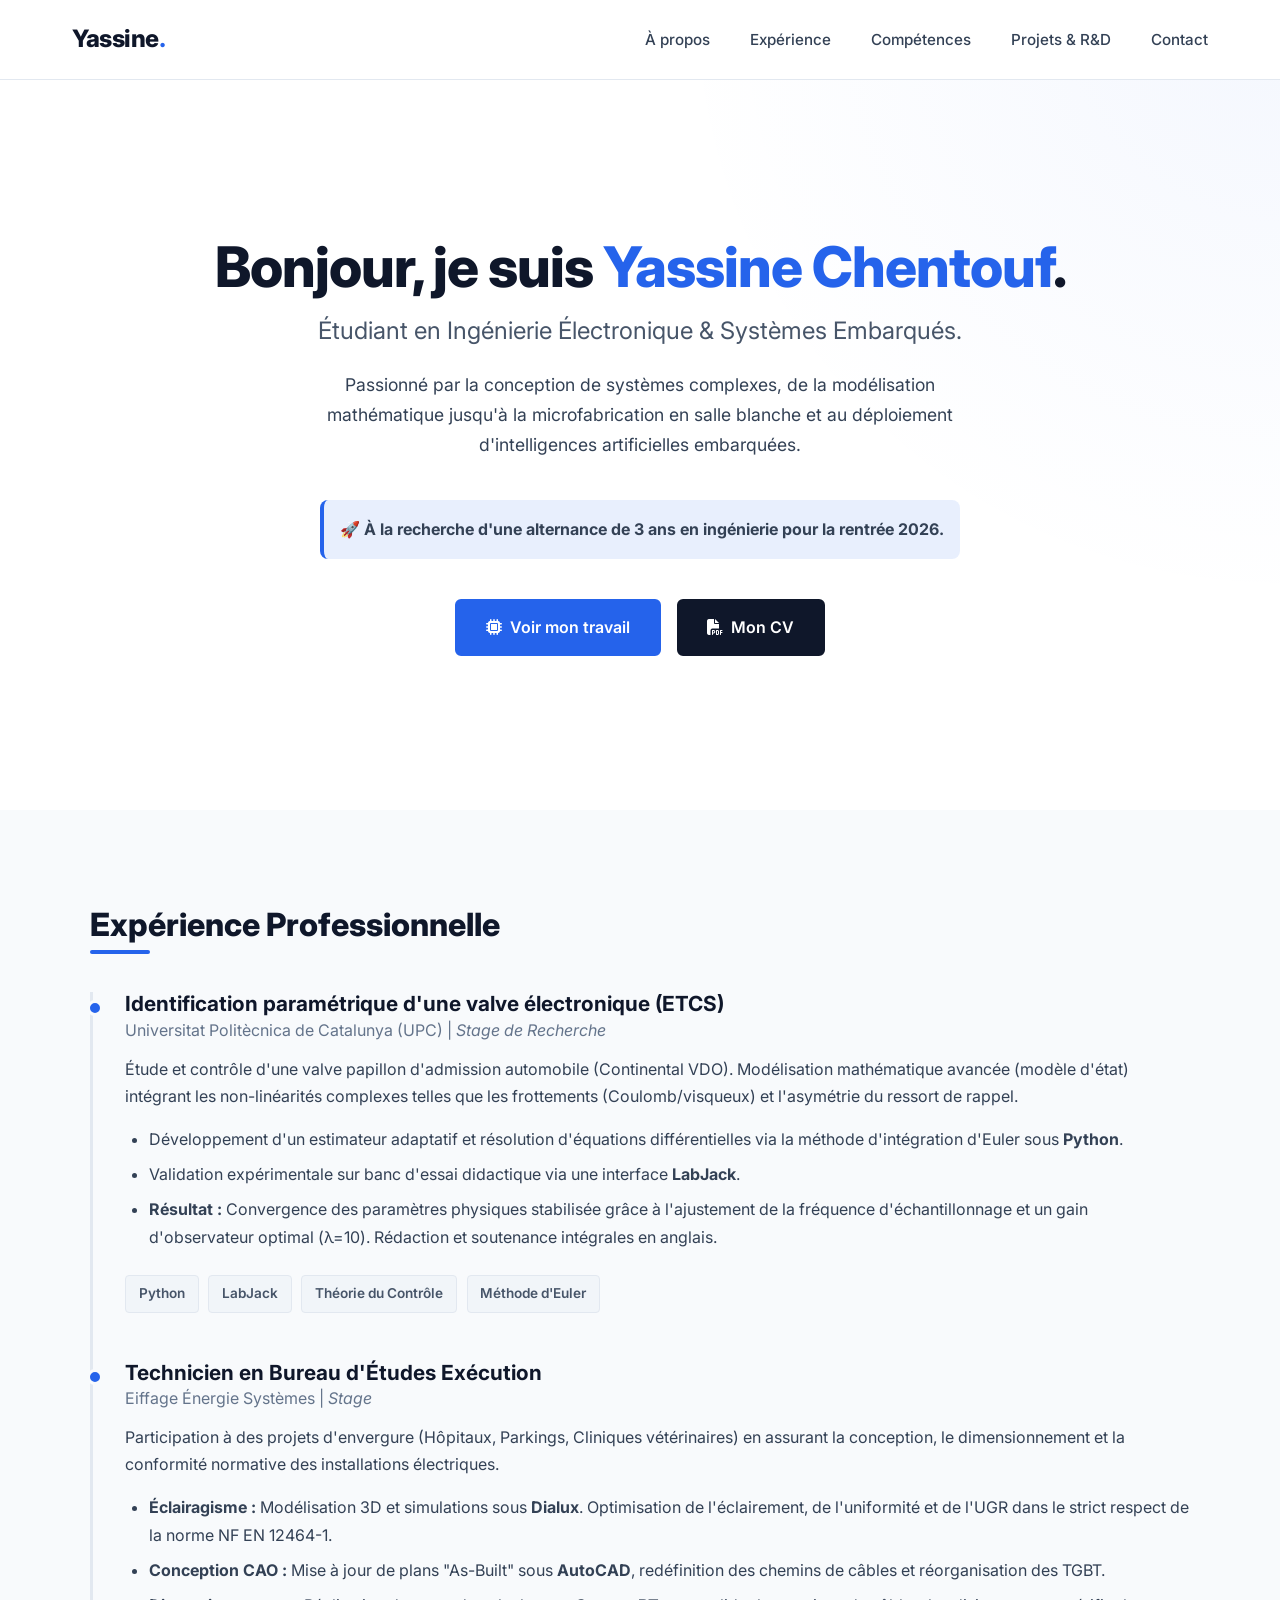
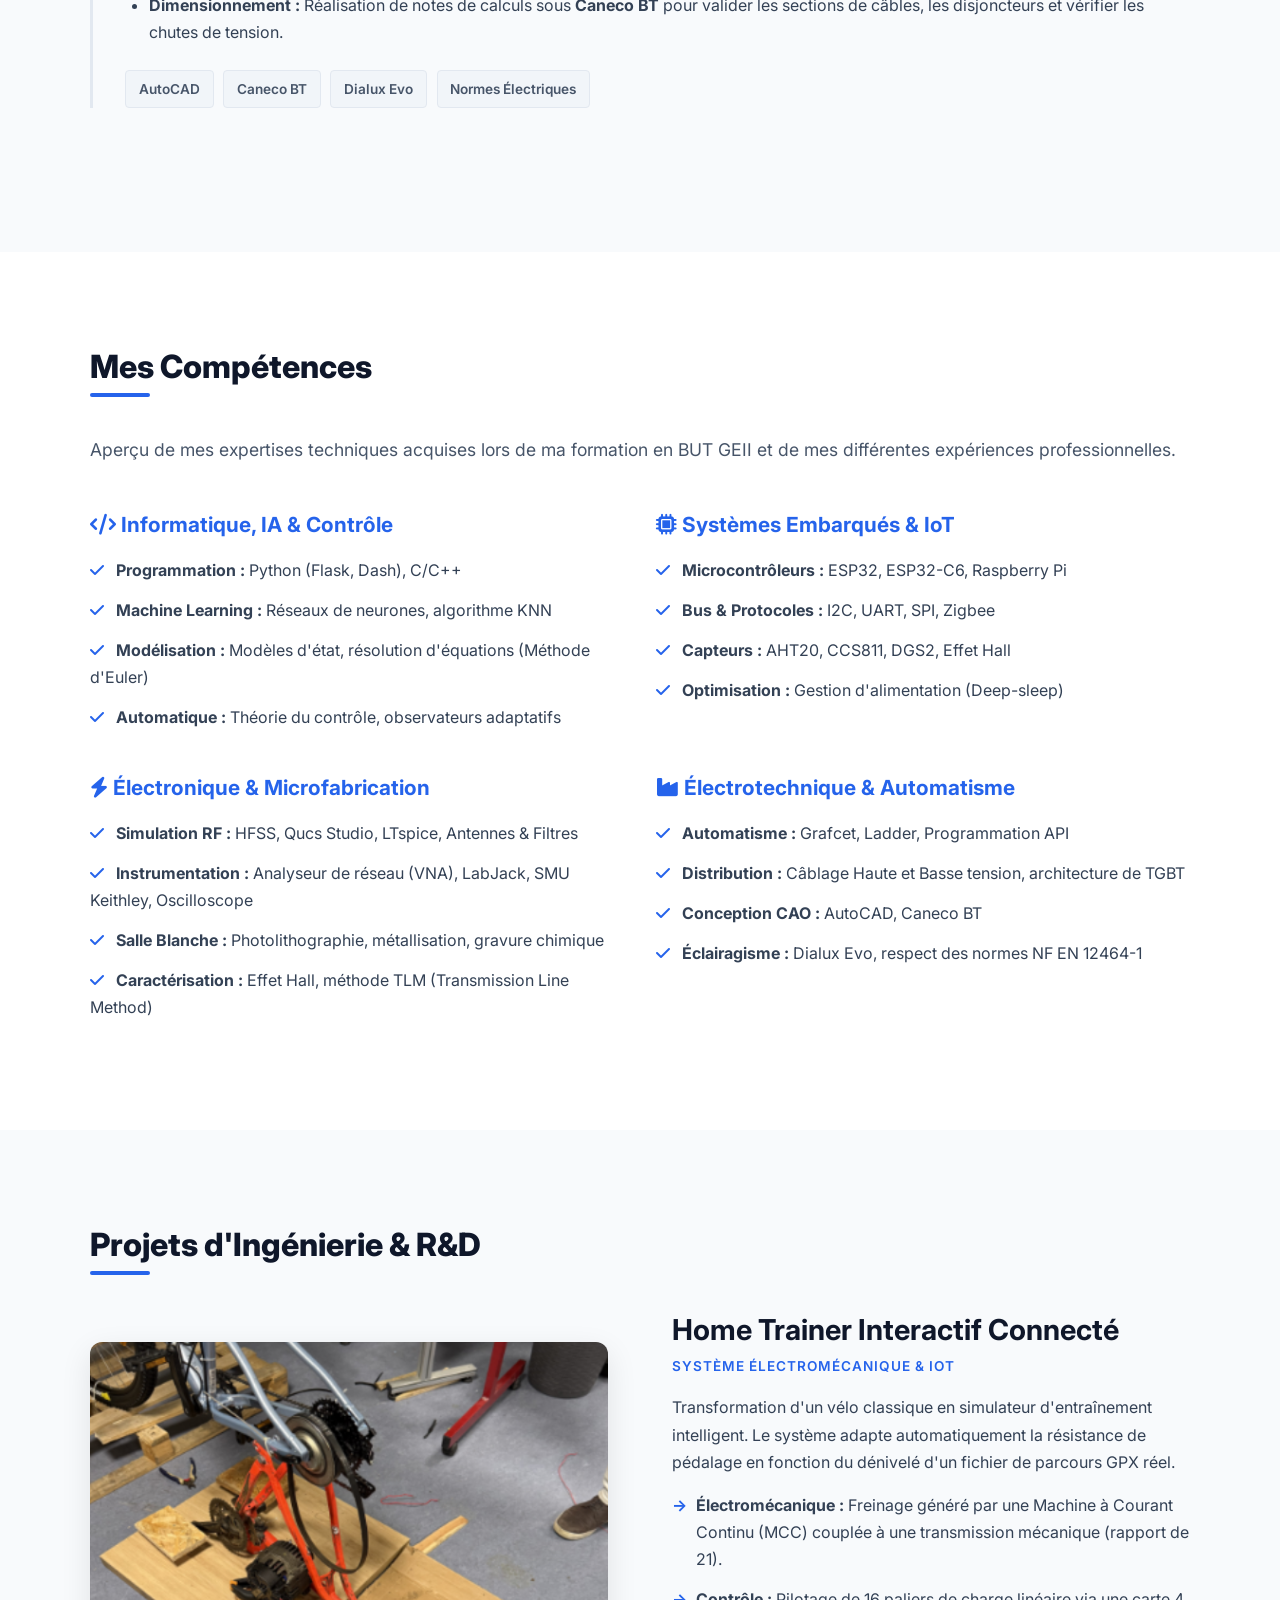
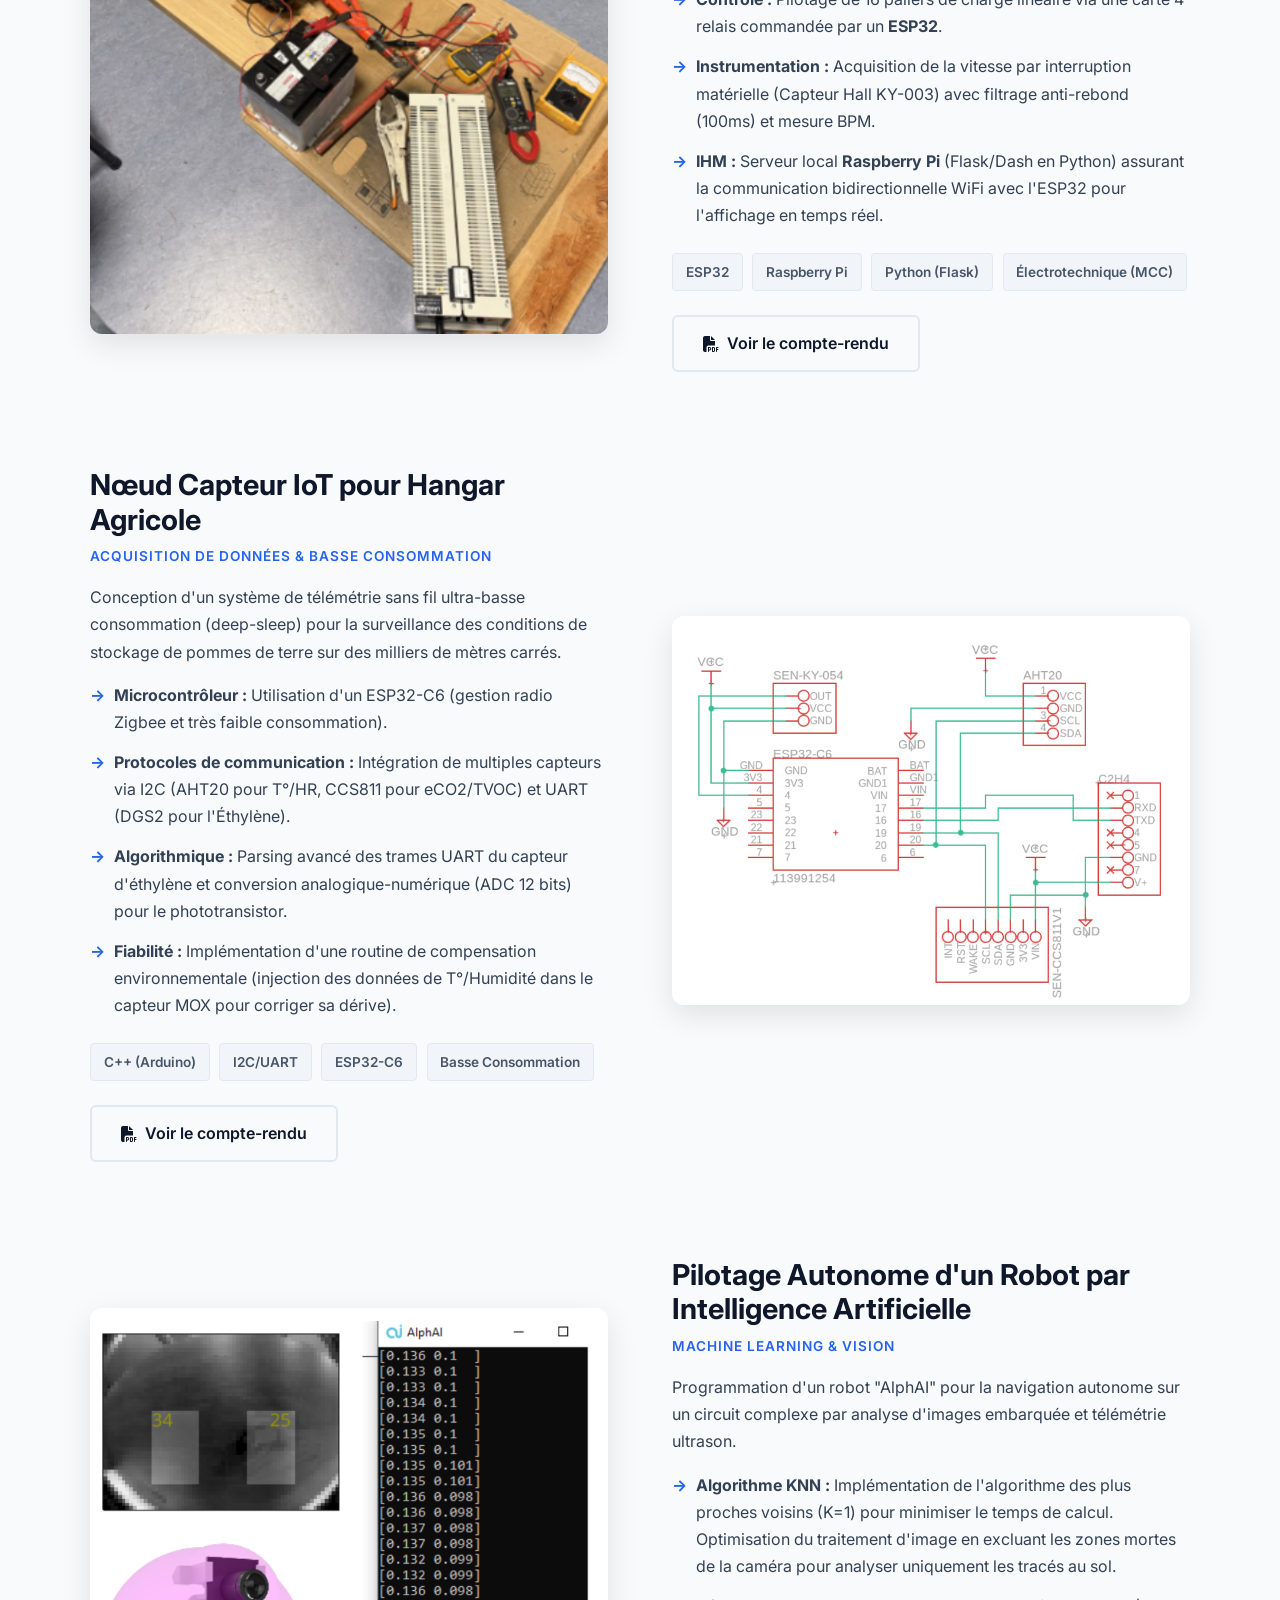
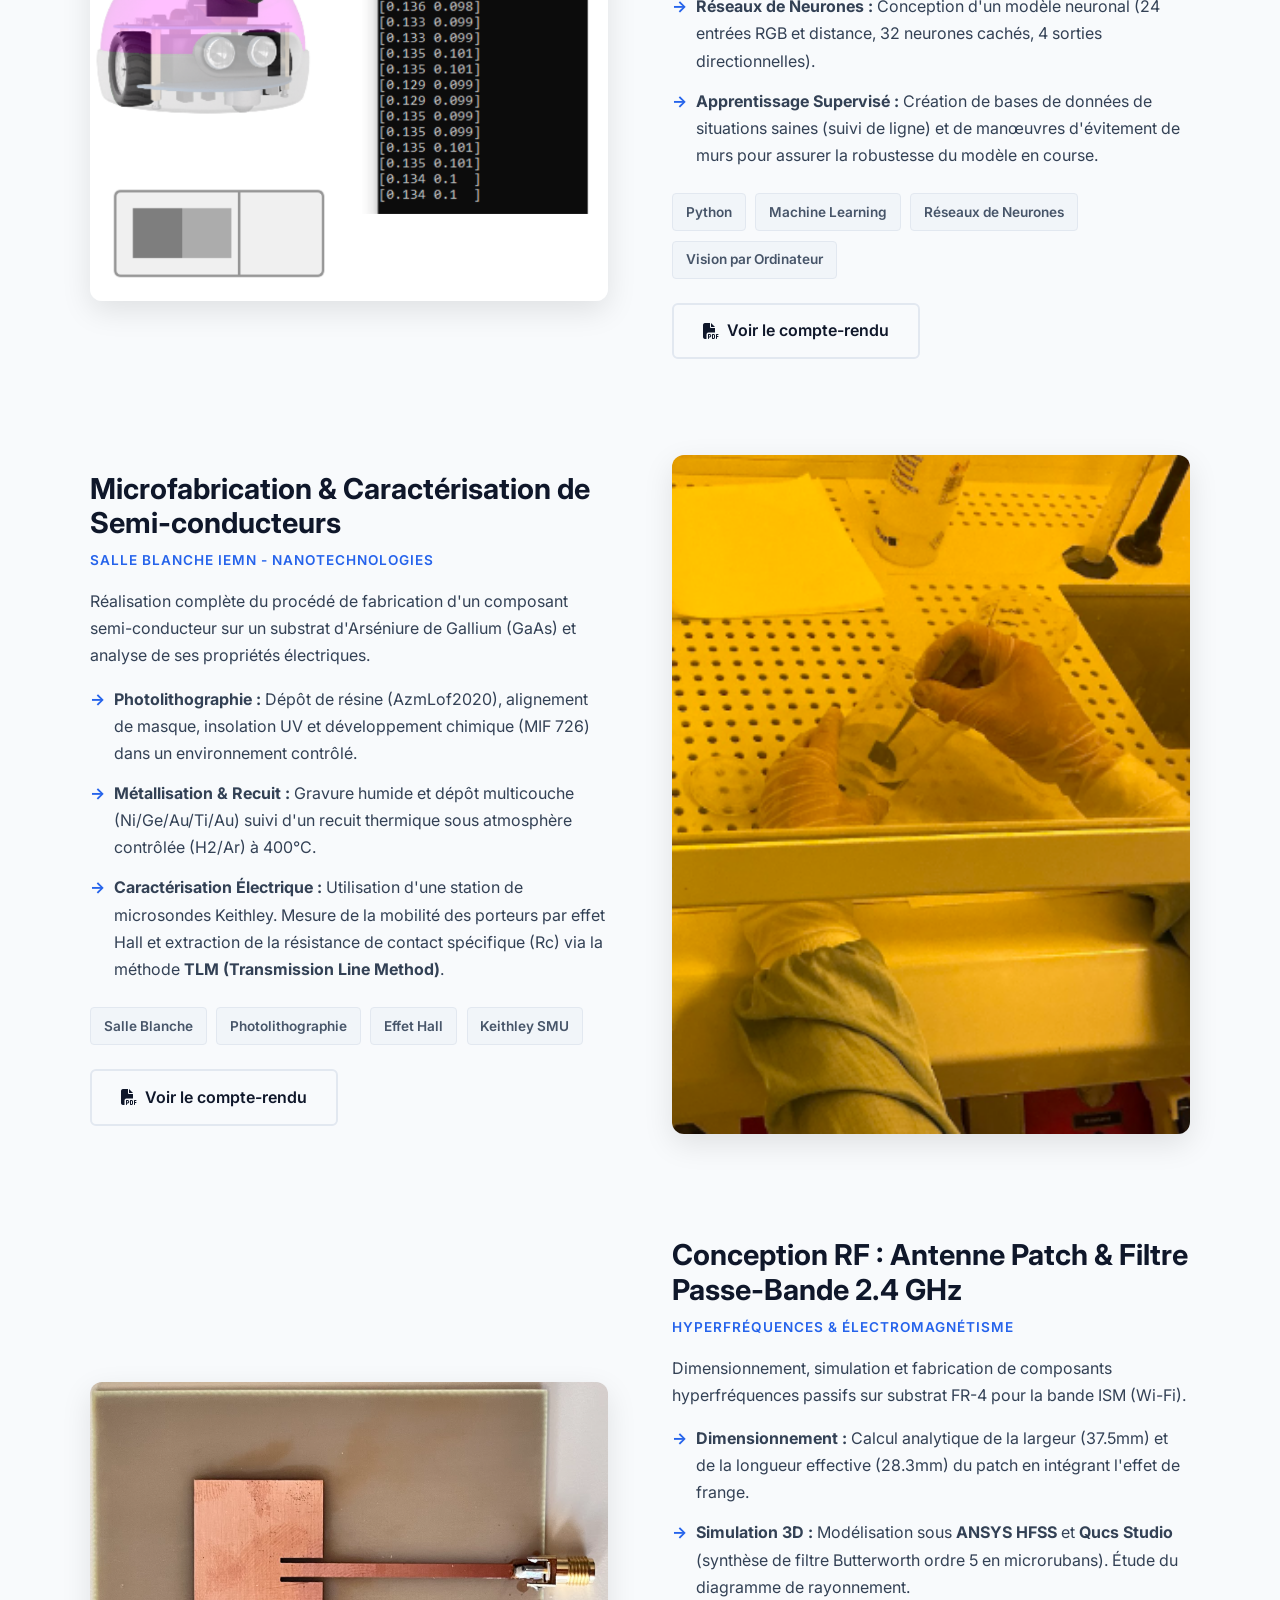
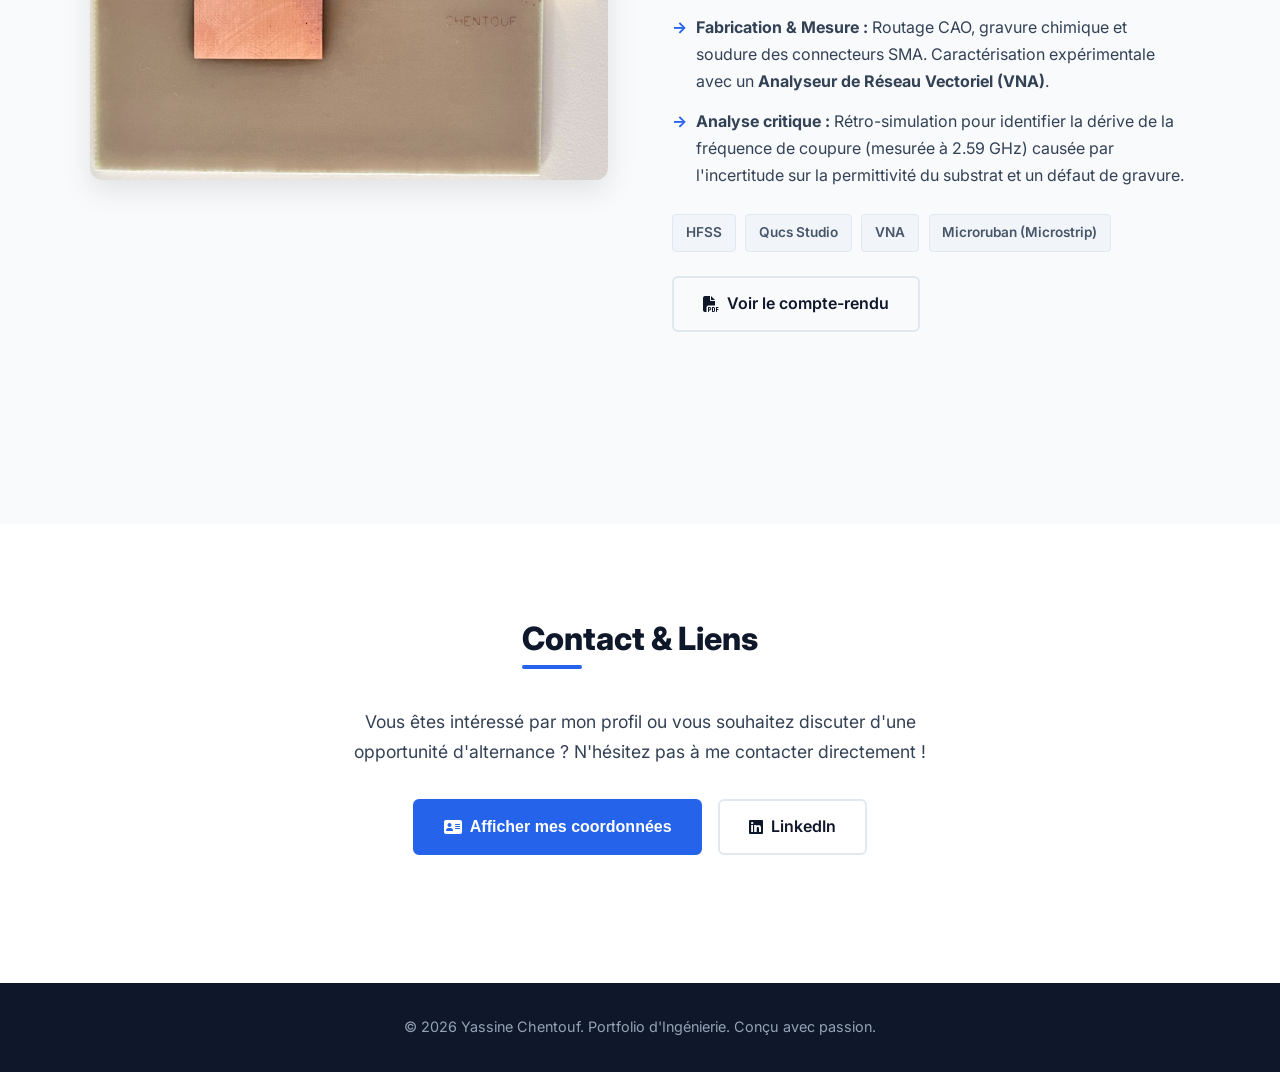
==== index.html @ f40adfb7 "Update index.html" ====
<!DOCTYPE html>
<html lang="fr">
<head>
    <meta charset="UTF-8">
    <meta name="viewport" content="width=device-width, initial-scale=1.0">
    <title>Yassine Chentouf | Portfolio Ingénierie</title>
    <!-- Police d'écriture moderne -->
    <link href="https://fonts.googleapis.com/css2?family=Inter:wght@300;400;600;800&display=swap" rel="stylesheet">
    <!-- Icônes -->
    <link rel="stylesheet" href="https://cdnjs.cloudflare.com/ajax/libs/font-awesome/6.4.0/css/all.min.css">
    <link rel="stylesheet" href="style.css">
</head>
<body>

    <!-- Navigation -->
    <nav class="navbar">
        <div class="nav-container">
            <a href="#home" class="logo">Yassine<span>.</span></a>
            <ul class="nav-links">
                <li><a href="#about">À propos</a></li>
                <li><a href="#experience">Expérience</a></li>
                <li><a href="#skills">Compétences</a></li>
                <li><a href="#projects">Projets & R&D</a></li>
                <li><a href="#contact">Contact</a></li>
            </ul>
        </div>
    </nav>

    <!-- Hero Section -->
    <section id="home" class="hero">
        <div class="hero-content">
            <h1>Bonjour, je suis <span class="highlight">Yassine Chentouf</span>.</h1>
            <h2>Étudiant en Ingénierie Électronique & Systèmes Embarqués.</h2>
            <p>
                Passionné par la conception de systèmes complexes, de la modélisation mathématique jusqu'à la microfabrication en salle blanche et au déploiement d'intelligences artificielles embarquées.
            </p>
            <div style="background: rgba(37, 99, 235, 0.1); padding: 1rem; border-radius: 8px; border-left: 4px solid var(--accent-color); margin-bottom: 2.5rem; display: inline-block; text-align: left;">
                <strong>🚀 À la recherche d'une alternance de 3 ans en ingénierie pour la rentrée 2026.</strong>
            </div>
            <div class="hero-actions">
                <a href="#projects" class="btn btn-primary"><i class="fa-solid fa-microchip"></i> Voir mon travail</a>
                <a href="CV_Yassine_Chentouf.pdf" target="_blank" class="btn btn-secondary"><i class="fa-solid fa-file-pdf"></i> Mon CV</a>
            </div>
        </div>
    </section>

    <!-- Expériences Section -->
    <section id="experience" class="section bg-light">
        <div class="section-container">
            <h3 class="section-title">Expérience Professionnelle</h3>
            
            <div class="timeline">
                <!-- Expérience 1 -->
                <div class="timeline-item">
                    <div class="timeline-dot"></div>
                    <div class="timeline-content">
                        <h4>Identification paramétrique d'une valve électronique (ETCS)</h4>
                        <h5>Universitat Politècnica de Catalunya (UPC) | <em>Stage de Recherche</em></h5>
                        <p>Étude et contrôle d'une valve papillon d'admission automobile (Continental VDO). Modélisation mathématique avancée (modèle d'état) intégrant les non-linéarités complexes telles que les frottements (Coulomb/visqueux) et l'asymétrie du ressort de rappel.</p>
                        <ul>
                            <li>Développement d'un estimateur adaptatif et résolution d'équations différentielles via la méthode d'intégration d'Euler sous <strong>Python</strong>.</li>
                            <li>Validation expérimentale sur banc d'essai didactique via une interface <strong>LabJack</strong>.</li>
                            <li><strong>Résultat :</strong> Convergence des paramètres physiques stabilisée grâce à l'ajustement de la fréquence d'échantillonnage et un gain d'observateur optimal (λ=10). Rédaction et soutenance intégrales en anglais.</li>
                        </ul>
                        <div class="tech-stack">
                            <span>Python</span><span>LabJack</span><span>Théorie du Contrôle</span><span>Méthode d'Euler</span>
                        </div>
                    </div>
                </div>

                <!-- Expérience 2 -->
                <div class="timeline-item">
                    <div class="timeline-dot"></div>
                    <div class="timeline-content">
                        <h4>Technicien en Bureau d'Études Exécution</h4>
                        <h5>Eiffage Énergie Systèmes | <em>Stage</em></h5>
                        <p>Participation à des projets d'envergure (Hôpitaux, Parkings, Cliniques vétérinaires) en assurant la conception, le dimensionnement et la conformité normative des installations électriques.</p>
                        <ul>
                            <li><strong>Éclairagisme :</strong> Modélisation 3D et simulations sous <strong>Dialux</strong>. Optimisation de l'éclairement, de l'uniformité et de l'UGR dans le strict respect de la norme NF EN 12464-1.</li>
                            <li><strong>Conception CAO :</strong> Mise à jour de plans "As-Built" sous <strong>AutoCAD</strong>, redéfinition des chemins de câbles et réorganisation des TGBT.</li>
                            <li><strong>Dimensionnement :</strong> Réalisation de notes de calculs sous <strong>Caneco BT</strong> pour valider les sections de câbles, les disjoncteurs et vérifier les chutes de tension.</li>
                        </ul>
                        <div class="tech-stack">
                            <span>AutoCAD</span><span>Caneco BT</span><span>Dialux Evo</span><span>Normes Électriques</span>
                        </div>
                    </div>
                </div>
            </div>
        </div>
    </section>

    <!-- Compétences Section -->
    <section id="skills" class="section">
        <div class="section-container">
            <h3 class="section-title">Mes Compétences</h3>
            <p style="margin-bottom: 3rem; font-size: 1.1rem; color: #475569;">
                Aperçu de mes expertises techniques acquises lors de ma formation en BUT GEII et de mes différentes expériences professionnelles.
            </p>
            
            <!-- Affichage en grille symétrique -->
            <div style="display: grid; grid-template-columns: repeat(auto-fit, minmax(350px, 1fr)); gap: 2rem;">
                
                <!-- Carte 1 : Informatique & IA -->
                <div class="card" style="margin-bottom: 0;">
                    <h4 style="margin-bottom: 1.2rem; color: var(--accent-color); font-size: 1.3rem;"><i class="fa-solid fa-code"></i> Informatique, IA & Contrôle</h4>
                    <ul style="list-style-type: none; padding: 0;">
                        <li style="margin-bottom: 0.8rem;"><i class="fa-solid fa-check" style="color: var(--accent-color); margin-right: 8px;"></i> <strong>Programmation :</strong> Python (Flask, Dash), C/C++</li>
                        <li style="margin-bottom: 0.8rem;"><i class="fa-solid fa-check" style="color: var(--accent-color); margin-right: 8px;"></i> <strong>Machine Learning :</strong> Réseaux de neurones, algorithme KNN</li>
                        <li style="margin-bottom: 0.8rem;"><i class="fa-solid fa-check" style="color: var(--accent-color); margin-right: 8px;"></i> <strong>Modélisation :</strong> Modèles d'état, résolution d'équations (Méthode d'Euler)</li>
                        <li style="margin-bottom: 0.8rem;"><i class="fa-solid fa-check" style="color: var(--accent-color); margin-right: 8px;"></i> <strong>Automatique :</strong> Théorie du contrôle, observateurs adaptatifs</li>
                    </ul>
                </div>

                <!-- Carte 2 : Systèmes Embarqués -->
                <div class="card" style="margin-bottom: 0;">
                    <h4 style="margin-bottom: 1.2rem; color: var(--accent-color); font-size: 1.3rem;"><i class="fa-solid fa-microchip"></i> Systèmes Embarqués & IoT</h4>
                    <ul style="list-style-type: none; padding: 0;">
                        <li style="margin-bottom: 0.8rem;"><i class="fa-solid fa-check" style="color: var(--accent-color); margin-right: 8px;"></i> <strong>Microcontrôleurs :</strong> ESP32, ESP32-C6, Raspberry Pi</li>
                        <li style="margin-bottom: 0.8rem;"><i class="fa-solid fa-check" style="color: var(--accent-color); margin-right: 8px;"></i> <strong>Bus & Protocoles :</strong> I2C, UART, SPI, Zigbee</li>
                        <li style="margin-bottom: 0.8rem;"><i class="fa-solid fa-check" style="color: var(--accent-color); margin-right: 8px;"></i> <strong>Capteurs :</strong> AHT20, CCS811, DGS2, Effet Hall</li>
                        <li style="margin-bottom: 0.8rem;"><i class="fa-solid fa-check" style="color: var(--accent-color); margin-right: 8px;"></i> <strong>Optimisation :</strong> Gestion d'alimentation (Deep-sleep)</li>
                    </ul>
                </div>

                <!-- Carte 3 : Électronique RF -->
                <div class="card" style="margin-bottom: 0;">
                    <h4 style="margin-bottom: 1.2rem; color: var(--accent-color); font-size: 1.3rem;"><i class="fa-solid fa-bolt"></i> Électronique & Microfabrication</h4>
                    <ul style="list-style-type: none; padding: 0;">
                        <li style="margin-bottom: 0.8rem;"><i class="fa-solid fa-check" style="color: var(--accent-color); margin-right: 8px;"></i> <strong>Simulation RF :</strong> HFSS, Qucs Studio, LTspice, Antennes & Filtres</li>
                        <li style="margin-bottom: 0.8rem;"><i class="fa-solid fa-check" style="color: var(--accent-color); margin-right: 8px;"></i> <strong>Instrumentation :</strong> Analyseur de réseau (VNA), LabJack, SMU Keithley, Oscilloscope</li>
                        <li style="margin-bottom: 0.8rem;"><i class="fa-solid fa-check" style="color: var(--accent-color); margin-right: 8px;"></i> <strong>Salle Blanche :</strong> Photolithographie, métallisation, gravure chimique</li>
                        <li style="margin-bottom: 0.8rem;"><i class="fa-solid fa-check" style="color: var(--accent-color); margin-right: 8px;"></i> <strong>Caractérisation :</strong> Effet Hall, méthode TLM (Transmission Line Method)</li>
                    </ul>
                </div>

                <!-- Carte 4 : Électrotechnique -->
                <div class="card" style="margin-bottom: 0;">
                    <h4 style="margin-bottom: 1.2rem; color: var(--accent-color); font-size: 1.3rem;"><i class="fa-solid fa-industry"></i> Électrotechnique & Automatisme</h4>
                    <ul style="list-style-type: none; padding: 0;">
                        <li style="margin-bottom: 0.8rem;"><i class="fa-solid fa-check" style="color: var(--accent-color); margin-right: 8px;"></i> <strong>Automatisme :</strong> Grafcet, Ladder, Programmation API</li>
                        <li style="margin-bottom: 0.8rem;"><i class="fa-solid fa-check" style="color: var(--accent-color); margin-right: 8px;"></i> <strong>Distribution :</strong> Câblage Haute et Basse tension, architecture de TGBT</li>
                        <li style="margin-bottom: 0.8rem;"><i class="fa-solid fa-check" style="color: var(--accent-color); margin-right: 8px;"></i> <strong>Conception CAO :</strong> AutoCAD, Caneco BT</li>
                        <li style="margin-bottom: 0.8rem;"><i class="fa-solid fa-check" style="color: var(--accent-color); margin-right: 8px;"></i> <strong>Éclairagisme :</strong> Dialux Evo, respect des normes NF EN 12464-1</li>
                    </ul>
                </div>
                
            </div>
        </div>
    </section>

    <!-- Projets Section -->
    <section id="projects" class="section bg-light">
        <div class="section-container">
            <h3 class="section-title">Projets d'Ingénierie & R&D</h3>

            <!-- Projet 1 : Home Trainer -->
            <div class="project-showcase">
                <div class="project-image">
                    <img src="projet-hometrainer.png" alt="Home Trainer Interactif" style="width: 100%; border-radius: 12px; box-shadow: 0 10px 30px rgba(0,0,0,0.1);">
                </div>
                <div class="project-info">
                    <h4>Home Trainer Interactif Connecté</h4>
                    <p class="project-subtitle">Système Électromécanique & IoT</p>
                    <p>Transformation d'un vélo classique en simulateur d'entraînement intelligent. Le système adapte automatiquement la résistance de pédalage en fonction du dénivelé d'un fichier de parcours GPX réel.</p>
                    <ul class="project-details">
                        <li><strong>Électromécanique :</strong> Freinage généré par une Machine à Courant Continu (MCC) couplée à une transmission mécanique (rapport de 21).</li>
                        <li><strong>Contrôle :</strong> Pilotage de 16 paliers de charge linéaire via une carte 4 relais commandée par un <strong>ESP32</strong>.</li>
                        <li><strong>Instrumentation :</strong> Acquisition de la vitesse par interruption matérielle (Capteur Hall KY-003) avec filtrage anti-rebond (100ms) et mesure BPM.</li>
                        <li><strong>IHM :</strong> Serveur local <strong>Raspberry Pi</strong> (Flask/Dash en Python) assurant la communication bidirectionnelle WiFi avec l'ESP32 pour l'affichage en temps réel.</li>
                    </ul>
                    <div class="tech-stack">
                        <span>ESP32</span><span>Raspberry Pi</span><span>Python (Flask)</span><span>Électrotechnique (MCC)</span>
                    </div>
                    <div style="margin-top: 1.5rem;">
                        <a href="rapport-hometrainer.pdf" target="_blank" class="btn btn-outline"><i class="fa-solid fa-file-pdf"></i> Voir le compte-rendu</a>
                    </div>
                </div>
            </div>

            <!-- Projet 2 : Capteur Hangar -->
            <div class="project-showcase reverse">
                <div class="project-image">
                    <img src="projet-capteur-iot.png" alt="PCB du Capteur IoT" style="width: 100%; border-radius: 12px; box-shadow: 0 10px 30px rgba(0,0,0,0.1);">
                </div>
                <div class="project-info">
                    <h4>Nœud Capteur IoT pour Hangar Agricole</h4>
                    <p class="project-subtitle">Acquisition de données & Basse Consommation</p>
                    <p>Conception d'un système de télémétrie sans fil ultra-basse consommation (deep-sleep) pour la surveillance des conditions de stockage de pommes de terre sur des milliers de mètres carrés.</p>
                    <ul class="project-details">
                        <li><strong>Microcontrôleur :</strong> Utilisation d'un ESP32-C6 (gestion radio Zigbee et très faible consommation).</li>
                        <li><strong>Protocoles de communication :</strong> Intégration de multiples capteurs via I2C (AHT20 pour T°/HR, CCS811 pour eCO2/TVOC) et UART (DGS2 pour l'Éthylène).</li>
                        <li><strong>Algorithmique :</strong> Parsing avancé des trames UART du capteur d'éthylène et conversion analogique-numérique (ADC 12 bits) pour le phototransistor.</li>
                        <li><strong>Fiabilité :</strong> Implémentation d'une routine de compensation environnementale (injection des données de T°/Humidité dans le capteur MOX pour corriger sa dérive).</li>
                    </ul>
                    <div class="tech-stack">
                        <span>C++ (Arduino)</span><span>I2C/UART</span><span>ESP32-C6</span><span>Basse Consommation</span>
                    </div>
                    <div style="margin-top: 1.5rem;">
                        <a href="rapport-capteur-iot.pdf" target="_blank" class="btn btn-outline"><i class="fa-solid fa-file-pdf"></i> Voir le compte-rendu</a>
                    </div>
                </div>
            </div>

            <!-- Projet 3 : Robot IA AlphAI -->
            <div class="project-showcase">
                <div class="project-image">
                    <img src="projet-robot-ia.png" alt="Robot IA AlphAI" style="width: 100%; border-radius: 12px; box-shadow: 0 10px 30px rgba(0,0,0,0.1);">
                </div>
                <div class="project-info">
                    <h4>Pilotage Autonome d'un Robot par Intelligence Artificielle</h4>
                    <p class="project-subtitle">Machine Learning & Vision</p>
                    <p>Programmation d'un robot "AlphAI" pour la navigation autonome sur un circuit complexe par analyse d'images embarquée et télémétrie ultrason.</p>
                    <ul class="project-details">
                        <li><strong>Algorithme KNN :</strong> Implémentation de l'algorithme des plus proches voisins (K=1) pour minimiser le temps de calcul. Optimisation du traitement d'image en excluant les zones mortes de la caméra pour analyser uniquement les tracés au sol.</li>
                        <li><strong>Réseaux de Neurones :</strong> Conception d'un modèle neuronal (24 entrées RGB et distance, 32 neurones cachés, 4 sorties directionnelles).</li>
                        <li><strong>Apprentissage Supervisé :</strong> Création de bases de données de situations saines (suivi de ligne) et de manœuvres d'évitement de murs pour assurer la robustesse du modèle en course.</li>
                    </ul>
                    <div class="tech-stack">
                        <span>Python</span><span>Machine Learning</span><span>Réseaux de Neurones</span><span>Vision par Ordinateur</span>
                    </div>
                    <div style="margin-top: 1.5rem;">
                        <a href="rapport-robot-ia.pdf" target="_blank" class="btn btn-outline"><i class="fa-solid fa-file-pdf"></i> Voir le compte-rendu</a>
                    </div>
                </div>
            </div>

            <!-- Projet 4 : Salle Blanche (Télémètre) -->
            <div class="project-showcase reverse">
                <div class="project-image">
                    <img src="projet-microfabrication.png" alt="Microfabrication en salle blanche" style="width: 100%; border-radius: 12px; box-shadow: 0 10px 30px rgba(0,0,0,0.1);">
                </div>
                <div class="project-info">
                    <h4>Microfabrication & Caractérisation de Semi-conducteurs</h4>
                    <p class="project-subtitle">Salle Blanche IEMN - Nanotechnologies</p>
                    <p>Réalisation complète du procédé de fabrication d'un composant semi-conducteur sur un substrat d'Arséniure de Gallium (GaAs) et analyse de ses propriétés électriques.</p>
                    <ul class="project-details">
                        <li><strong>Photolithographie :</strong> Dépôt de résine (AzmLof2020), alignement de masque, insolation UV et développement chimique (MIF 726) dans un environnement contrôlé.</li>
                        <li><strong>Métallisation & Recuit :</strong> Gravure humide et dépôt multicouche (Ni/Ge/Au/Ti/Au) suivi d'un recuit thermique sous atmosphère contrôlée (H2/Ar) à 400°C.</li>
                        <li><strong>Caractérisation Électrique :</strong> Utilisation d'une station de microsondes Keithley. Mesure de la mobilité des porteurs par effet Hall et extraction de la résistance de contact spécifique (Rc) via la méthode <strong>TLM (Transmission Line Method)</strong>.</li>
                    </ul>
                    <div class="tech-stack">
                        <span>Salle Blanche</span><span>Photolithographie</span><span>Effet Hall</span><span>Keithley SMU</span>
                    </div>
                    <div style="margin-top: 1.5rem;">
                        <a href="rapport-microfabrication.pdf" target="_blank" class="btn btn-outline"><i class="fa-solid fa-file-pdf"></i> Voir le compte-rendu</a>
                    </div>
                </div>
            </div>

            <!-- Projet 5 : Antenne RF & Filtre -->
            <div class="project-showcase">
                <div class="project-image">
                    <img src="projet-antenne-rf.png" alt="Conception Antenne HFSS" style="width: 100%; border-radius: 12px; box-shadow: 0 10px 30px rgba(0,0,0,0.1);">
                </div>
                <div class="project-info">
                    <h4>Conception RF : Antenne Patch & Filtre Passe-Bande 2.4 GHz</h4>
                    <p class="project-subtitle">Hyperfréquences & Électromagnétisme</p>
                    <p>Dimensionnement, simulation et fabrication de composants hyperfréquences passifs sur substrat FR-4 pour la bande ISM (Wi-Fi).</p>
                    <ul class="project-details">
                        <li><strong>Dimensionnement :</strong> Calcul analytique de la largeur (37.5mm) et de la longueur effective (28.3mm) du patch en intégrant l'effet de frange.</li>
                        <li><strong>Simulation 3D :</strong> Modélisation sous <strong>ANSYS HFSS</strong> et <strong>Qucs Studio</strong> (synthèse de filtre Butterworth ordre 5 en microrubans). Étude du diagramme de rayonnement.</li>
                        <li><strong>Fabrication & Mesure :</strong> Routage CAO, gravure chimique et soudure des connecteurs SMA. Caractérisation expérimentale avec un <strong>Analyseur de Réseau Vectoriel (VNA)</strong>.</li>
                        <li><strong>Analyse critique :</strong> Rétro-simulation pour identifier la dérive de la fréquence de coupure (mesurée à 2.59 GHz) causée par l'incertitude sur la permittivité du substrat et un défaut de gravure.</li>
                    </ul>
                    <div class="tech-stack">
                        <span>HFSS</span><span>Qucs Studio</span><span>VNA</span><span>Microruban (Microstrip)</span>
                    </div>
                    <div style="margin-top: 1.5rem;">
                        <a href="rapport-antenne-rf.pdf" target="_blank" class="btn btn-outline"><i class="fa-solid fa-file-pdf"></i> Voir le compte-rendu</a>
                    </div>
                </div>
            </div>

        </div>
    </section>

    <!-- Contact Section -->
    <section id="contact" class="section">
        <div class="section-container" style="text-align: center;">
            <h3 class="section-title">Contact & Liens</h3>
            <p style="max-width: 600px; margin: 0 auto 2rem auto; font-size: 1.1rem;">
                Vous êtes intéressé par mon profil ou vous souhaitez discuter d'une opportunité d'alternance ? N'hésitez pas à me contacter directement !
            </p>
            
            <div class="contact-links" style="margin-bottom: 2rem;">
                <!-- Bouton qui révèle les informations de contact -->
                <button onclick="document.getElementById('contact-info').style.display='block'" class="btn btn-primary"><i class="fa-solid fa-address-card"></i> Afficher mes coordonnées</button>
                <a href="https://www.linkedin.com/in/yassine-chen/" target="_blank" class="btn btn-outline"><i class="fa-brands fa-linkedin"></i> LinkedIn</a>
            </div>

            <!-- La zone d'information masquée qui apparaîtra au clic -->
            <div id="contact-info" style="display: none; background: #f8fafc; padding: 1.5rem; border-radius: 8px; box-shadow: 0 4px 6px rgba(0,0,0,0.05); max-width: 400px; margin: 0 auto; border: 1px solid #e2e8f0; text-align: left;">
                <p style="margin-bottom: 0.8rem; font-size: 1.1rem;"><i class="fa-solid fa-envelope" style="color: #2563eb; margin-right: 10px;"></i> <strong>Email :</strong> <a href="mailto:yassine2004chentouf@gmail.com" style="color: #334155; text-decoration: none;">yassine2004chentouf@gmail.com</a></p>
                <p style="font-size: 1.1rem;"><i class="fa-solid fa-phone" style="color: #2563eb; margin-right: 10px;"></i> <strong>Téléphone :</strong> 07 45 64 99 28</p>
            </div>
        </div>
    </section>

    <!-- Footer -->
    <footer>
        <p>&copy; 2026 Yassine Chentouf. Portfolio d'Ingénierie. Conçu avec passion.</p>
    </footer>

    <!-- Script pour le menu sticky et le scroll doux -->
    <script>
        window.addEventListener('scroll', function() {
            const navbar = document.querySelector('.navbar');
            if (window.scrollY > 50) {
                navbar.style.background = 'rgba(255, 255, 255, 0.98)';
                navbar.style.boxShadow = '0 2px 10px rgba(0,0,0,0.1)';
            } else {
                navbar.style.background = '#ffffff';
                navbar.style.boxShadow = 'none';
            }
        });
    </script>
</body>
</html>
---- style.css ----
/* Variables CSS */
:root {
    --primary-color: #0f172a;      /* Bleu nuit très sombre (texte principal) */
    --accent-color: #2563eb;       /* Bleu roi technique */
    --accent-hover: #1d4ed8;
    --bg-color: #ffffff;
    --bg-light: #f8fafc;           /* Gris très très clair pour séparer les sections */
    --text-color: #334155;         /* Gris ardoise pour les paragraphes (lisibilité) */
    --border-color: #e2e8f0;
    --placeholder-bg: #f1f5f9;
    --placeholder-border: #cbd5e1;
    --transition: all 0.3s ease;
}

* {
    margin: 0;
    padding: 0;
    box-sizing: border-box;
    scroll-behavior: smooth; /* Pour le défilement fluide */
}

body {
    font-family: 'Inter', sans-serif;
    color: var(--text-color);
    background-color: var(--bg-color);
    line-height: 1.7;
    overflow-x: hidden;
}

/* Typographie de base */
h1, h2, h3, h4, h5 {
    color: var(--primary-color);
    line-height: 1.2;
}

/* NAVBAR */
.navbar {
    position: fixed;
    top: 0;
    width: 100%;
    background: var(--bg-color);
    z-index: 1000;
    transition: var(--transition);
    border-bottom: 1px solid var(--border-color);
}

.nav-container {
    max-width: 1200px;
    margin: 0 auto;
    padding: 1.2rem 2rem;
    display: flex;
    justify-content: space-between;
    align-items: center;
}

.logo {
    font-size: 1.5rem;
    font-weight: 800;
    color: var(--primary-color);
    text-decoration: none;
    letter-spacing: -0.5px;
}

.logo span {
    color: var(--accent-color);
}

.nav-links {
    list-style: none;
    display: flex;
    gap: 2.5rem;
}

.nav-links a {
    text-decoration: none;
    color: var(--text-color);
    font-weight: 500;
    font-size: 0.95rem;
    transition: var(--transition);
}

.nav-links a:hover {
    color: var(--accent-color);
}

/* HERO SECTION */
.hero {
    min-height: 90vh;
    display: flex;
    align-items: center;
    justify-content: center;
    padding: 0 2rem;
    background: radial-gradient(circle at top right, rgba(37, 99, 235, 0.05), transparent 40%);
}

.hero-content {
    max-width: 900px;
    text-align: center;
    margin-top: 5rem;
}

.hero h1 {
    font-size: 3.5rem;
    font-weight: 800;
    margin-bottom: 1rem;
    letter-spacing: -1px;
}

.highlight {
    color: var(--accent-color);
}

.hero h2 {
    font-size: 1.5rem;
    font-weight: 400;
    color: #475569;
    margin-bottom: 1.5rem;
}

.hero p {
    font-size: 1.1rem;
    max-width: 700px;
    margin: 0 auto 2.5rem auto;
    color: var(--text-color);
}

/* BOUTONS */
.btn {
    display: inline-flex;
    align-items: center;
    gap: 0.5rem;
    padding: 0.8rem 1.8rem;
    border-radius: 6px;
    font-weight: 600;
    font-size: 1rem;
    text-decoration: none;
    transition: var(--transition);
    cursor: pointer;
}

.btn-primary {
    background-color: var(--accent-color);
    color: white;
    border: 2px solid var(--accent-color);
}

.btn-primary:hover {
    background-color: var(--accent-hover);
    border-color: var(--accent-hover);
    transform: translateY(-2px);
}

.btn-secondary {
    background-color: var(--primary-color);
    color: white;
    border: 2px solid var(--primary-color);
}

.btn-secondary:hover {
    background-color: #1e293b;
    border-color: #1e293b;
    transform: translateY(-2px);
}

.btn-outline {
    background-color: transparent;
    color: var(--primary-color);
    border: 2px solid var(--border-color);
}

.btn-outline:hover {
    border-color: var(--primary-color);
    transform: translateY(-2px);
}

.hero-actions {
    display: flex;
    justify-content: center;
    gap: 1rem;
}

/* SECTIONS STRUCTURE */
.section {
    padding: 6rem 2rem;
}

.bg-light {
    background-color: var(--bg-light);
}

.section-container {
    max-width: 1100px;
    margin: 0 auto;
}

.section-title {
    font-size: 2rem;
    font-weight: 800;
    margin-bottom: 3rem;
    position: relative;
    display: inline-block;
}

.section-title::after {
    content: '';
    position: absolute;
    bottom: -10px;
    left: 0;
    width: 60px;
    height: 4px;
    background-color: var(--accent-color);
    border-radius: 2px;
}

/* TIMELINE (EXPÉRIENCES) */
.timeline {
    position: relative;
    padding-left: 2rem;
    border-left: 3px solid var(--border-color);
}

.timeline-item {
    position: relative;
    margin-bottom: 3rem;
}

.timeline-dot {
    position: absolute;
    left: -2.4rem;
    top: 0.5rem;
    width: 16px;
    height: 16px;
    background-color: var(--accent-color);
    border-radius: 50%;
    border: 3px solid var(--bg-light);
}

.timeline-content h4 {
    font-size: 1.3rem;
    margin-bottom: 0.2rem;
}

.timeline-content h5 {
    font-size: 1rem;
    font-weight: 400;
    color: #64748b;
    margin-bottom: 1rem;
}

.timeline-content ul {
    margin-top: 1rem;
    margin-left: 1.5rem;
    color: var(--text-color);
}

.timeline-content li {
    margin-bottom: 0.5rem;
}

/* PROJECT SHOWCASE (Le coeur du design de Nathan Hoong) */
.project-showcase {
    display: flex;
    align-items: center;
    gap: 4rem;
    margin-bottom: 6rem;
}

/* Classe pour inverser le layout 1 fois sur 2 */
.project-showcase.reverse {
    flex-direction: row-reverse;
}

.project-image {
    flex: 1;
    width: 100%;
}

/* LA ZONE GRISÉE MAGIQUE POUR TES PHOTOS */
.placeholder-box {
    width: 100%;
    aspect-ratio: 16/10;
    background: linear-gradient(135deg, var(--placeholder-bg) 0%, #e2e8f0 100%);
    border: 2px dashed var(--placeholder-border);
    border-radius: 12px;
    display: flex;
    flex-direction: column;
    align-items: center;
    justify-content: center;
    color: #64748b;
    font-family: monospace;
    font-size: 1.1rem;
    text-align: center;
    padding: 2rem;
    transition: var(--transition);
}

.placeholder-box i {
    font-size: 3rem;
    margin-bottom: 1rem;
    color: var(--placeholder-border);
}

.placeholder-box:hover {
    border-color: var(--accent-color);
    color: var(--accent-color);
}

.project-info {
    flex: 1;
}

.project-info h4 {
    font-size: 1.8rem;
    margin-bottom: 0.5rem;
}

.project-subtitle {
    font-weight: 600;
    color: var(--accent-color);
    margin-bottom: 1rem;
    text-transform: uppercase;
    letter-spacing: 1px;
    font-size: 0.85rem;
}

.project-details {
    list-style: none;
    margin-top: 1rem;
    margin-bottom: 1.5rem;
}

.project-details li {
    position: relative;
    padding-left: 1.5rem;
    margin-bottom: 0.8rem;
}

.project-details li::before {
    content: '→';
    position: absolute;
    left: 0;
    color: var(--accent-color);
    font-weight: bold;
}

/* TECH STACK TAGS */
.tech-stack {
    display: flex;
    flex-wrap: wrap;
    gap: 0.6rem;
    margin-top: 1.5rem;
}

.tech-stack span {
    background-color: #f1f5f9;
    color: #475569;
    padding: 0.4rem 0.8rem;
    border-radius: 4px;
    font-size: 0.85rem;
    font-weight: 600;
    border: 1px solid var(--border-color);
}

/* CONTACT LINKS */
.contact-links {
    display: flex;
    justify-content: center;
    gap: 1rem;
    flex-wrap: wrap;
}

/* FOOTER */
footer {
    background-color: var(--primary-color);
    color: #94a3b8;
    text-align: center;
    padding: 2rem;
    font-size: 0.9rem;
}

/* RESPONSIVE DESIGN (Mobile & Tablet) */
@media (max-width: 900px) {
    .project-showcase, .project-showcase.reverse {
        flex-direction: column;
        gap: 2rem;
    }
    
    .hero h1 {
        font-size: 2.5rem;
    }
    
    .hero-actions {
        flex-direction: column;
    }
}

@media (max-width: 768px) {
    .nav-links {
        display: none; /* Cache le menu sur smartphone pour l'instant */
    }
    
    .section {
        padding: 4rem 1.5rem;
    }
}
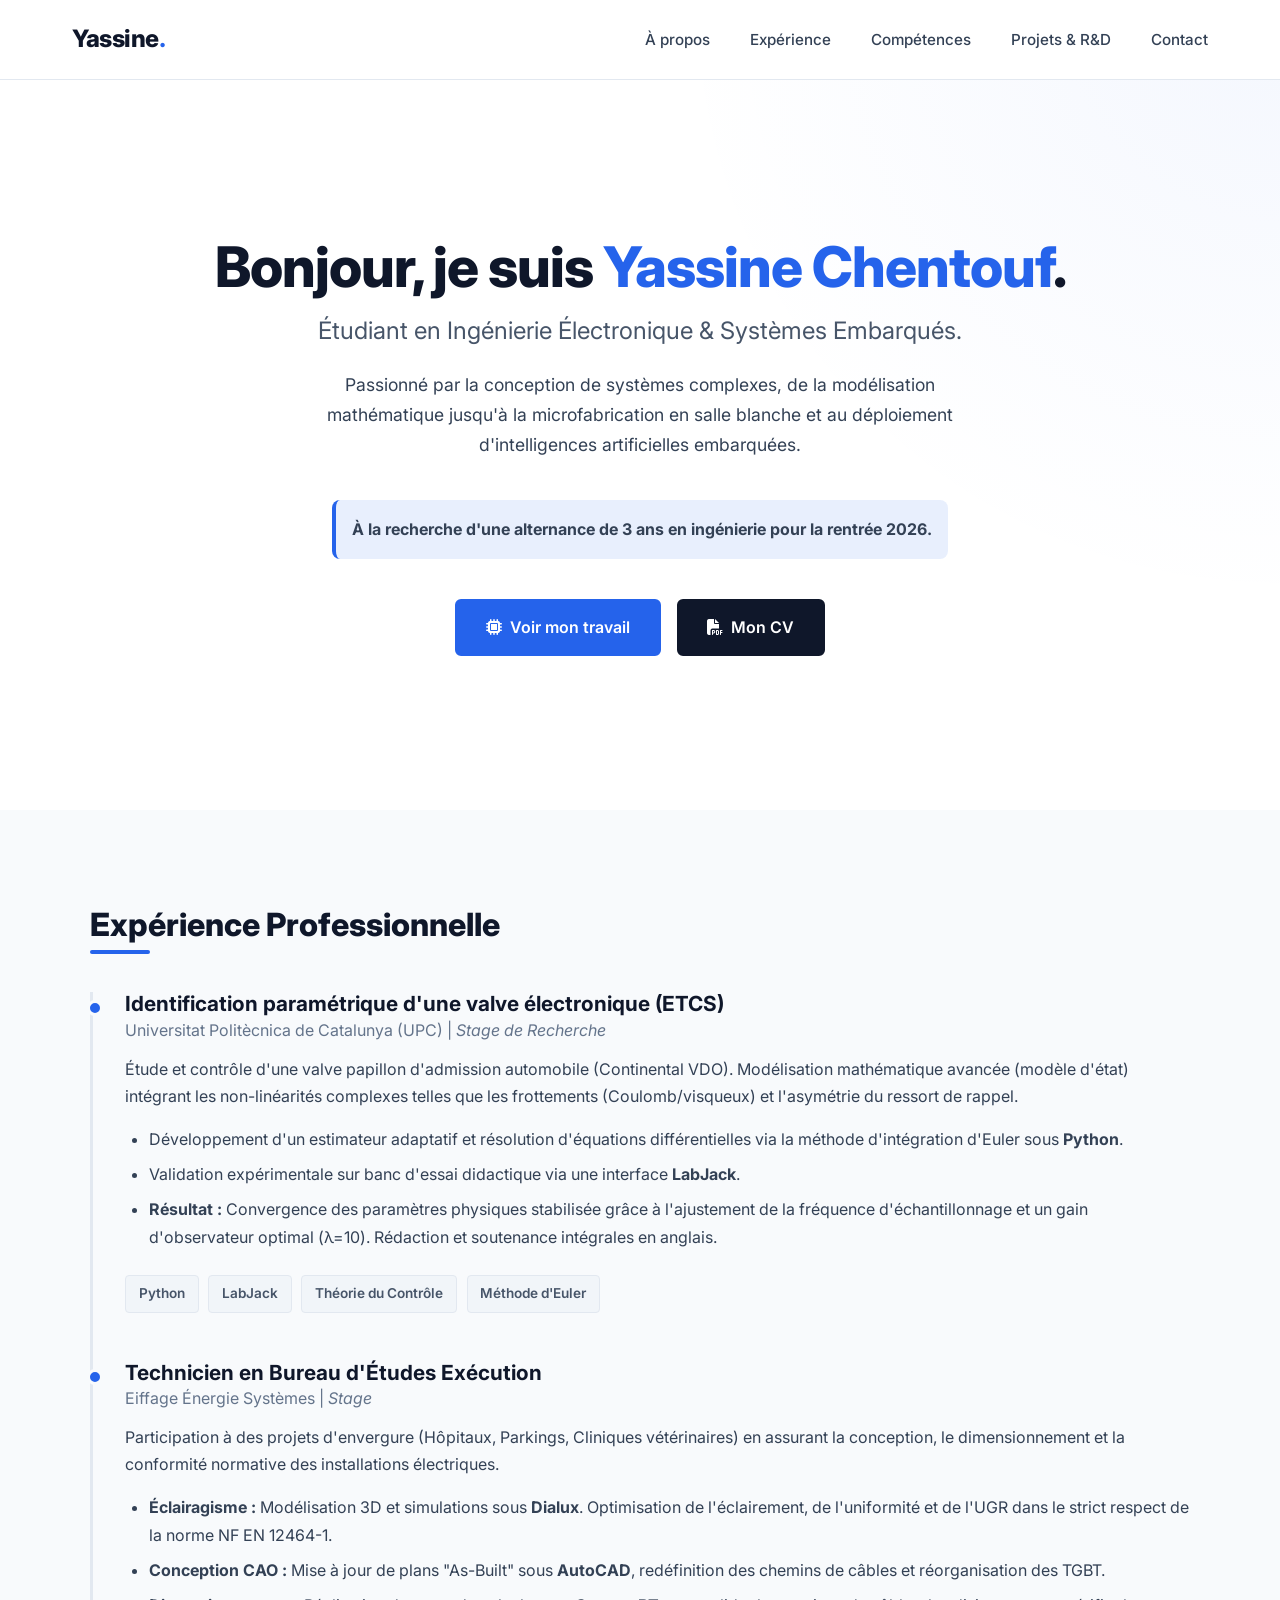
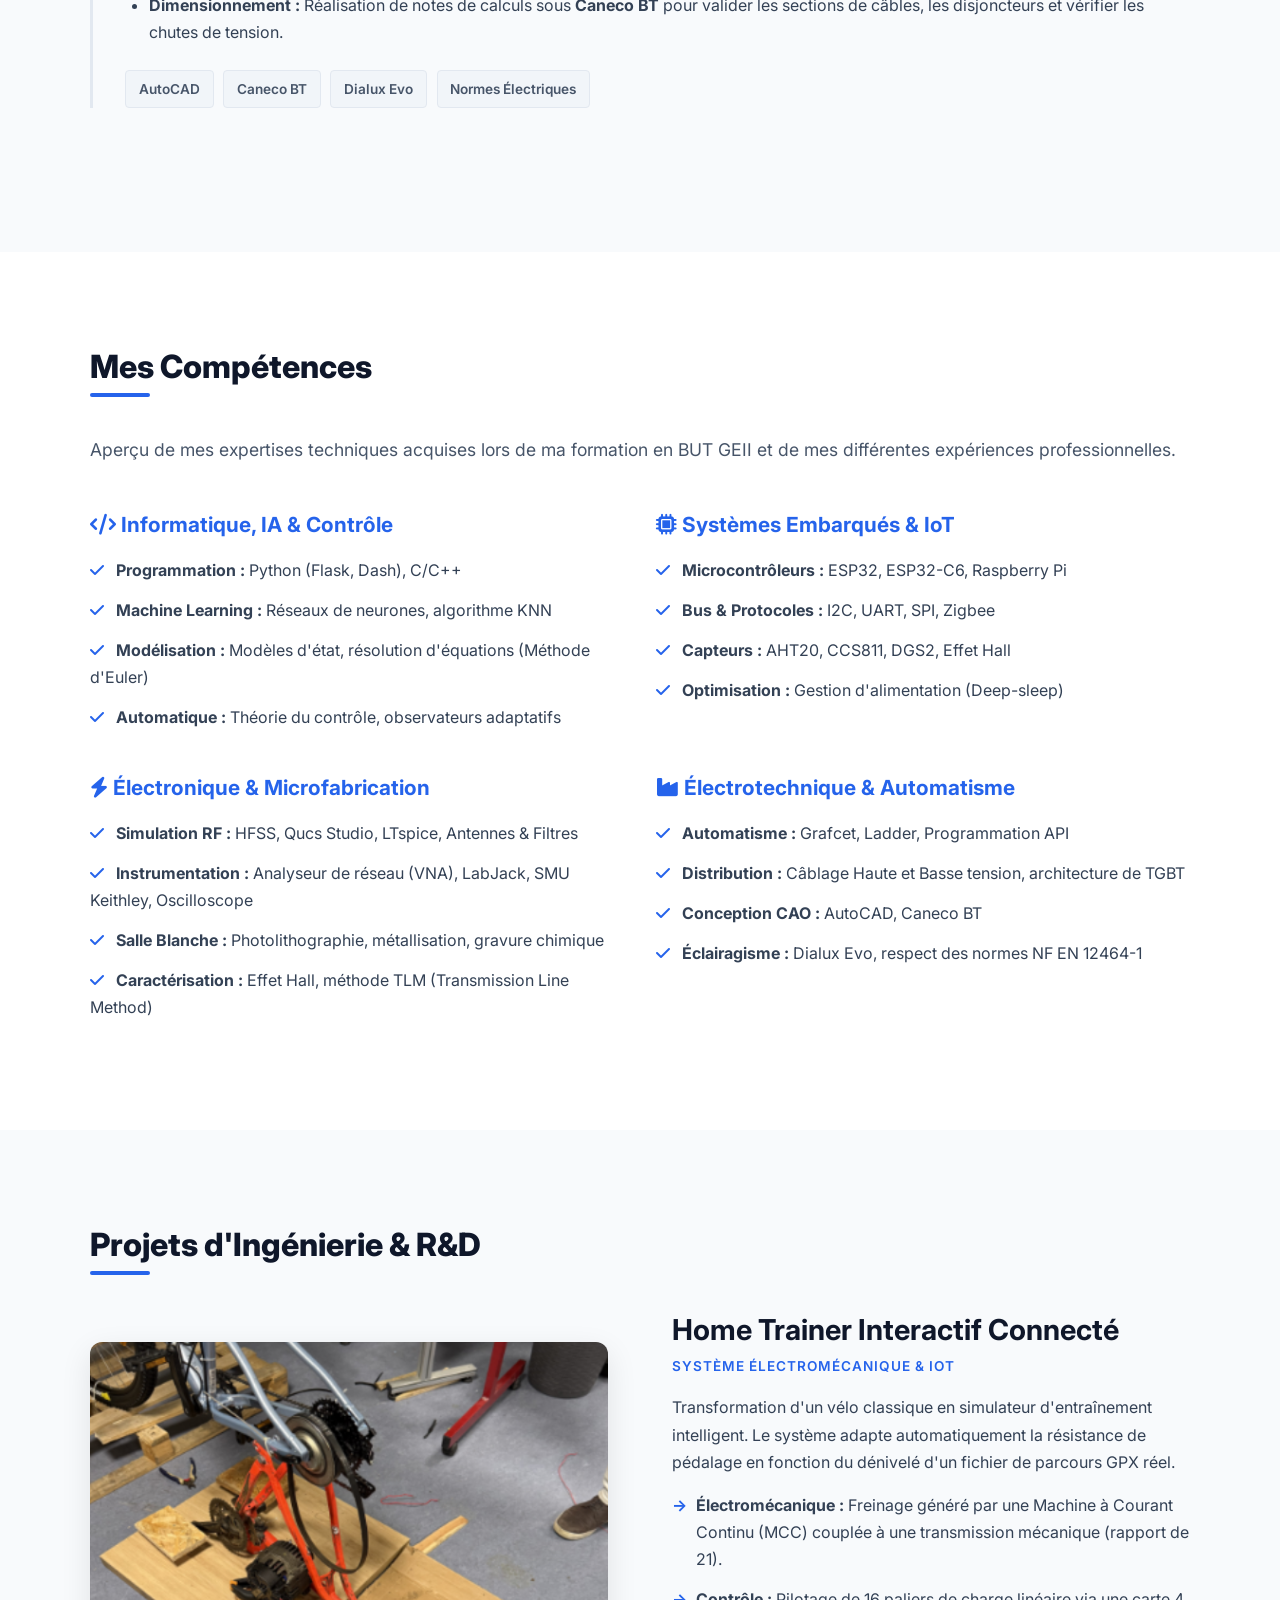
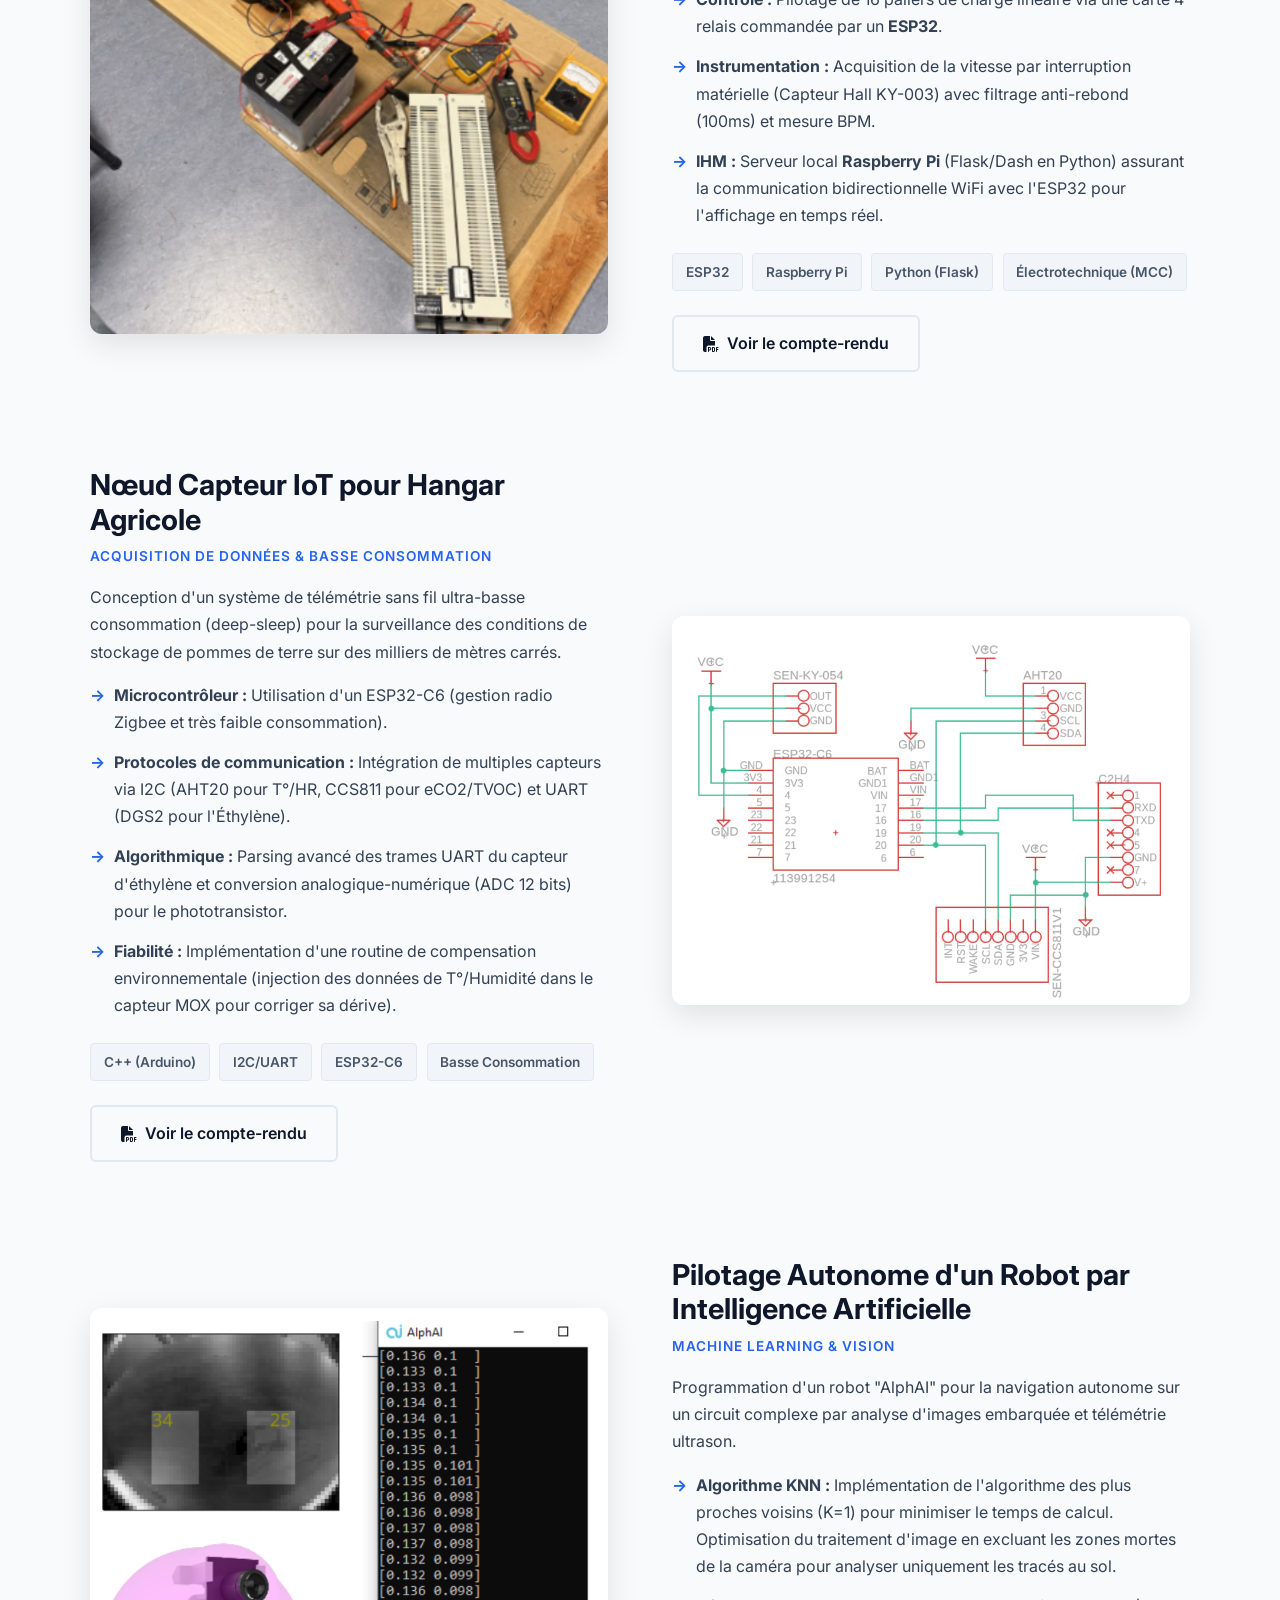
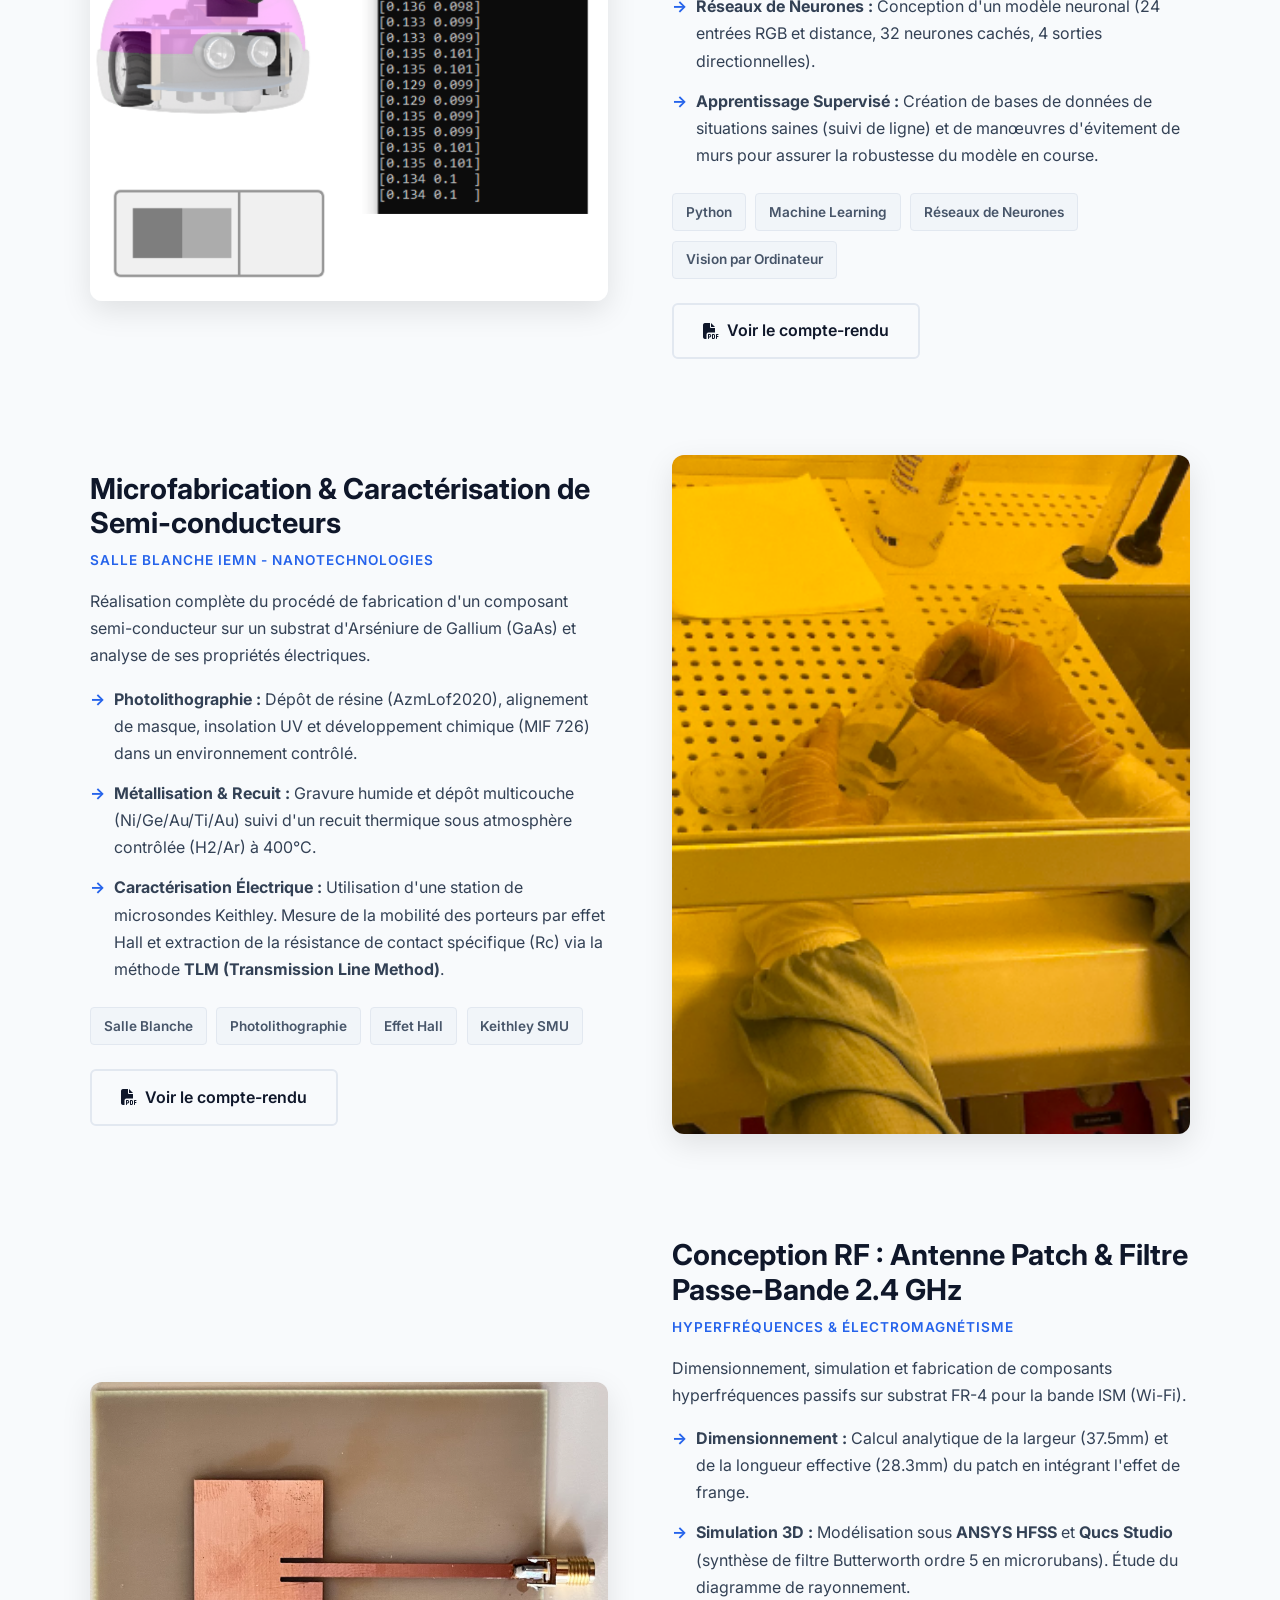
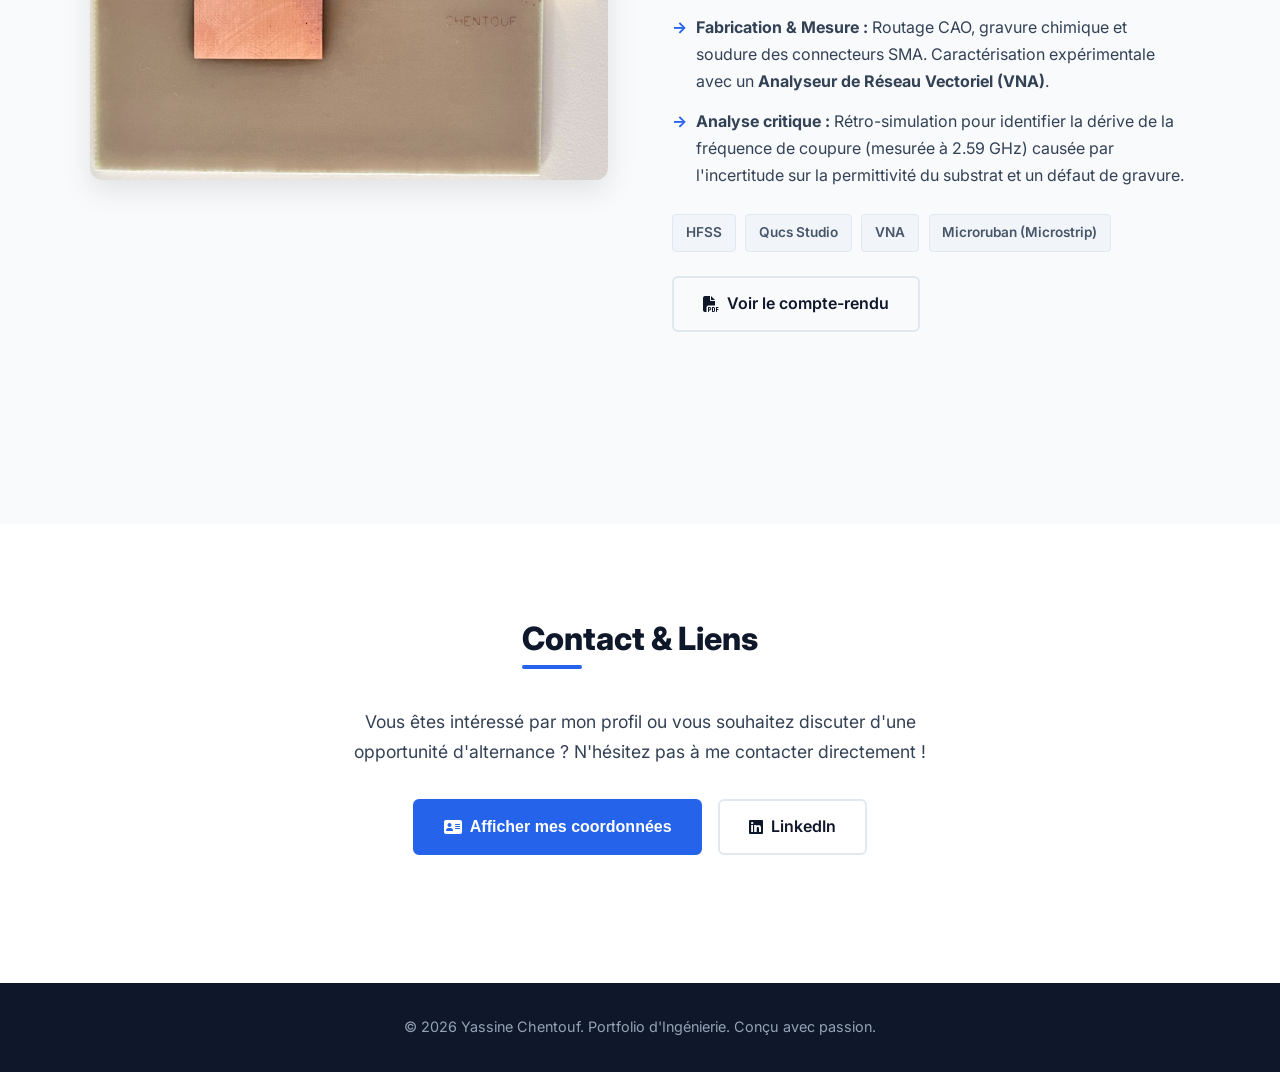
==== commit 78ef5489: "Update index.html" ====
--- a/index.html
+++ b/index.html
@@ -35,7 +35,7 @@
                 Passionné par la conception de systèmes complexes, de la modélisation mathématique jusqu'à la microfabrication en salle blanche et au déploiement d'intelligences artificielles embarquées.
             </p>
             <div style="background: rgba(37, 99, 235, 0.1); padding: 1rem; border-radius: 8px; border-left: 4px solid var(--accent-color); margin-bottom: 2.5rem; display: inline-block; text-align: left;">
-                <strong>🚀 À la recherche d'une alternance de 3 ans en ingénierie pour la rentrée 2026.</strong>
+                <strong>À la recherche d'une alternance de 3 ans en ingénierie pour la rentrée 2026.</strong>
             </div>
             <div class="hero-actions">
                 <a href="#projects" class="btn btn-primary"><i class="fa-solid fa-microchip"></i> Voir mon travail</a>
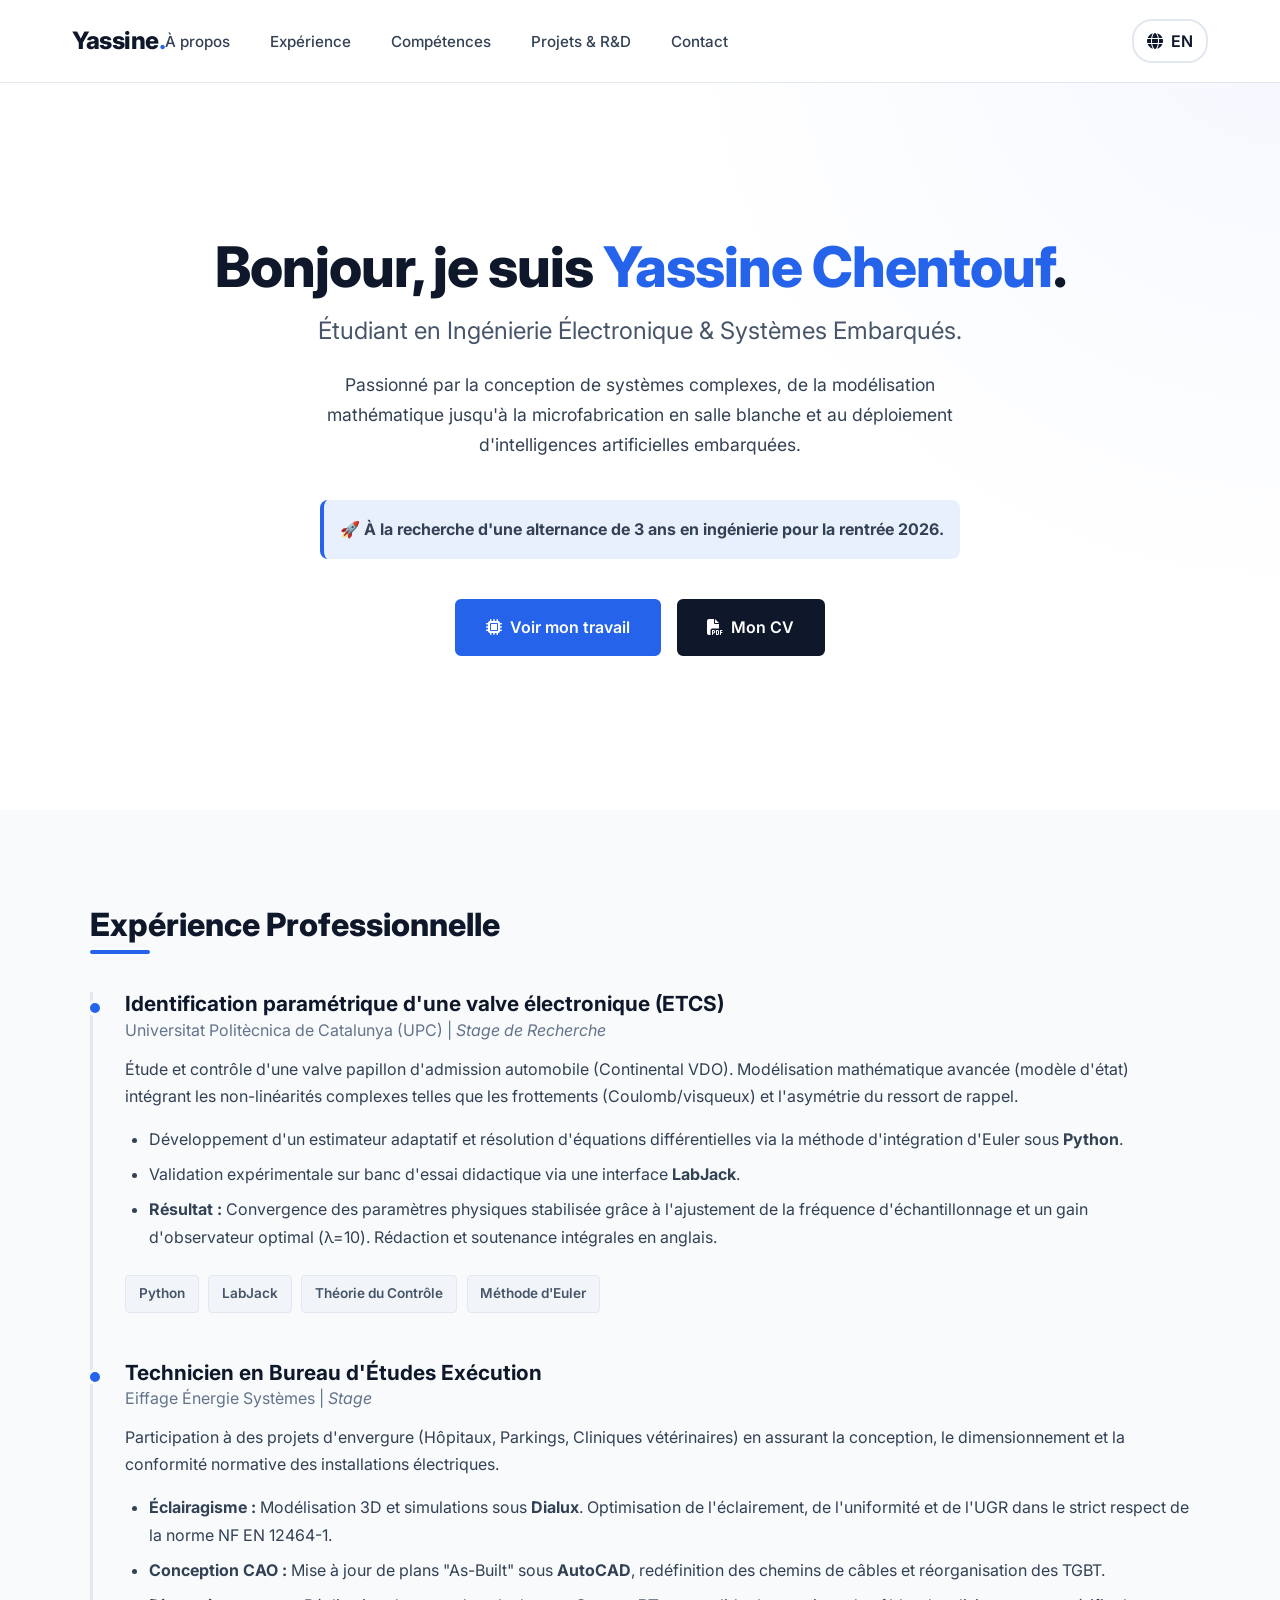
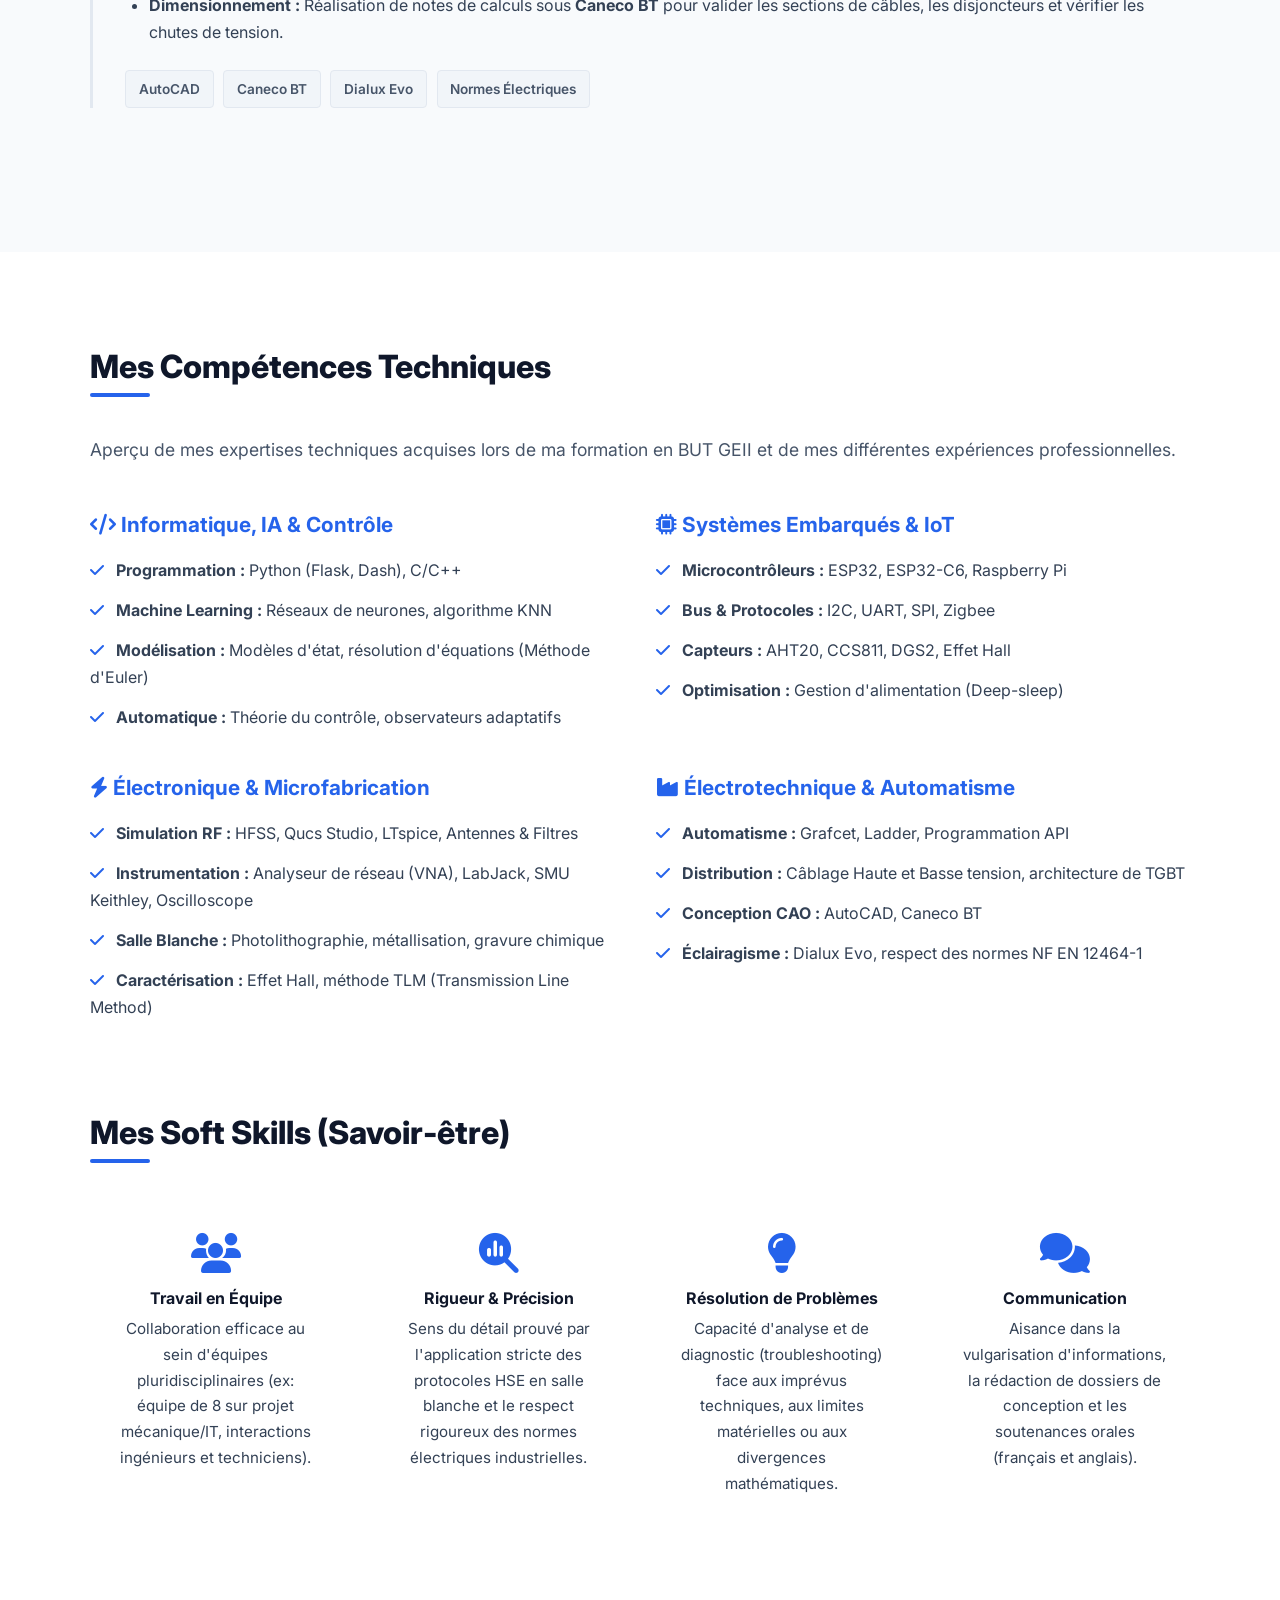
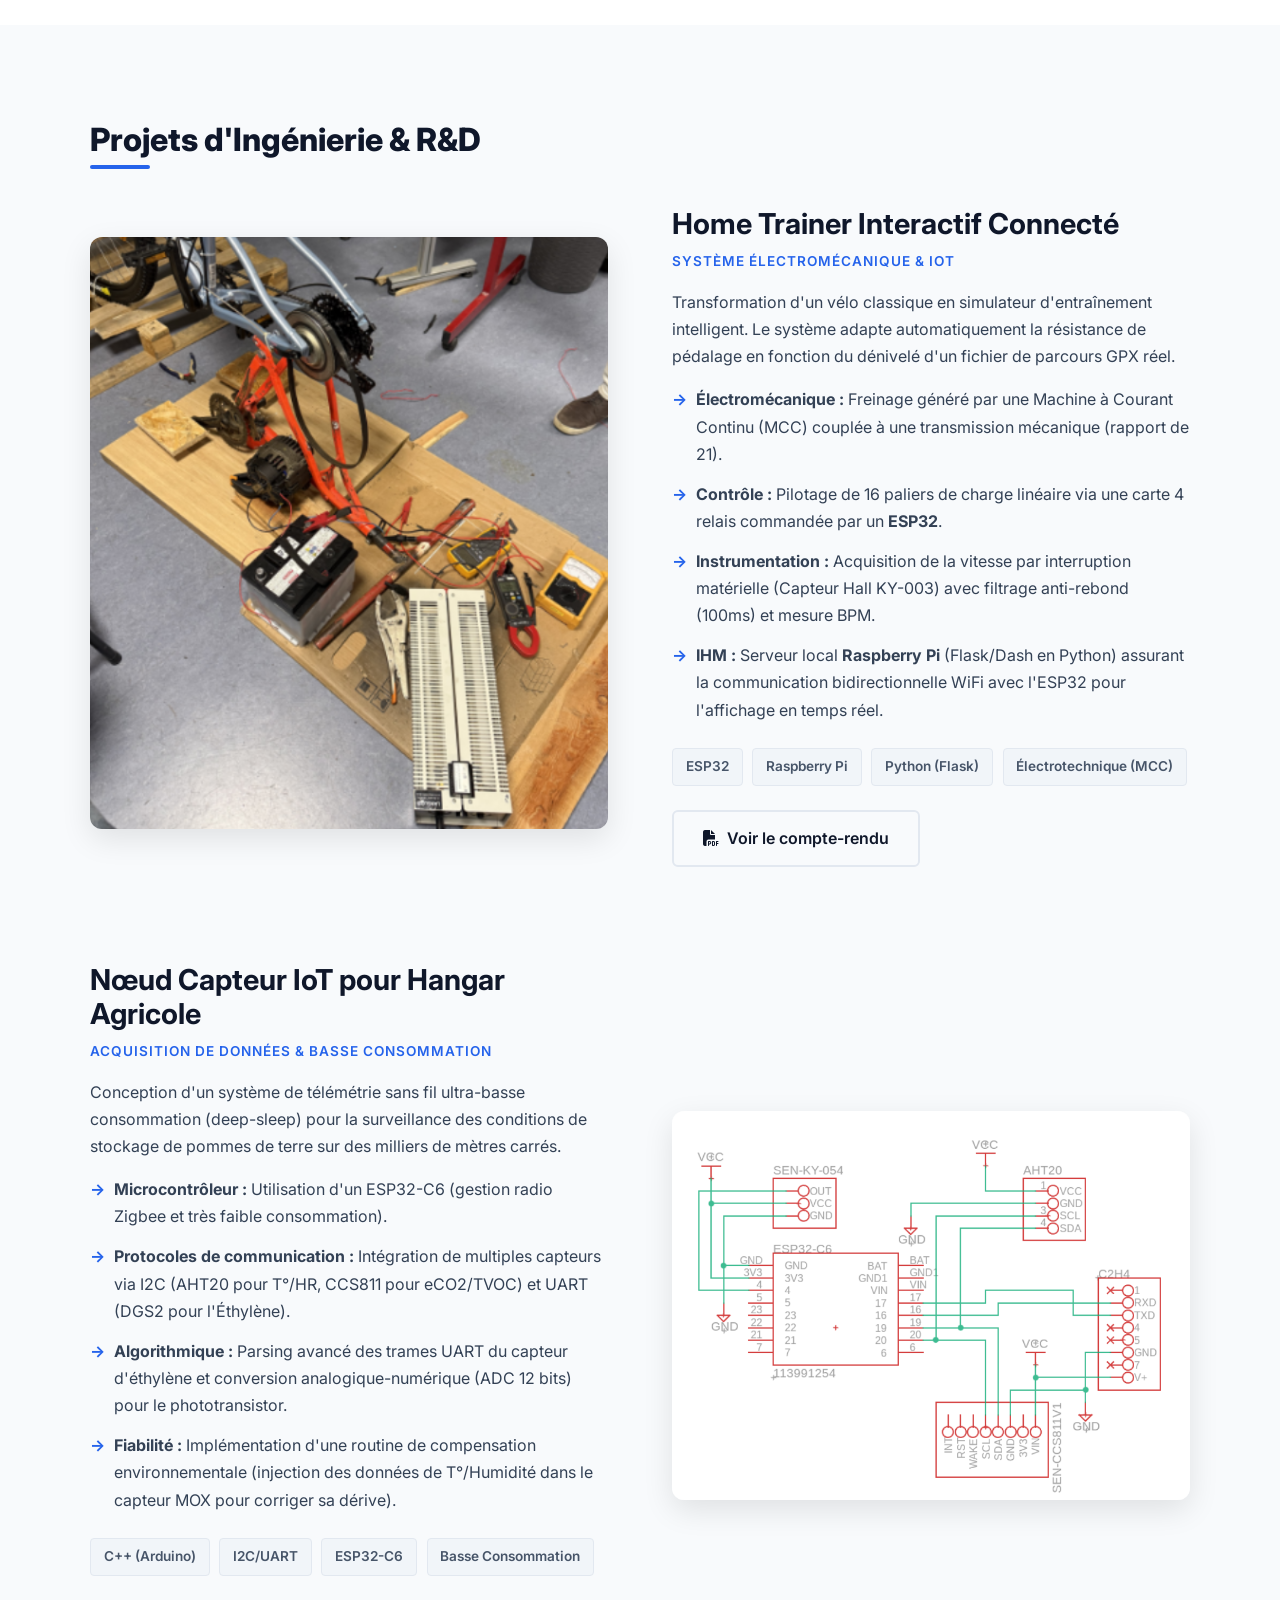
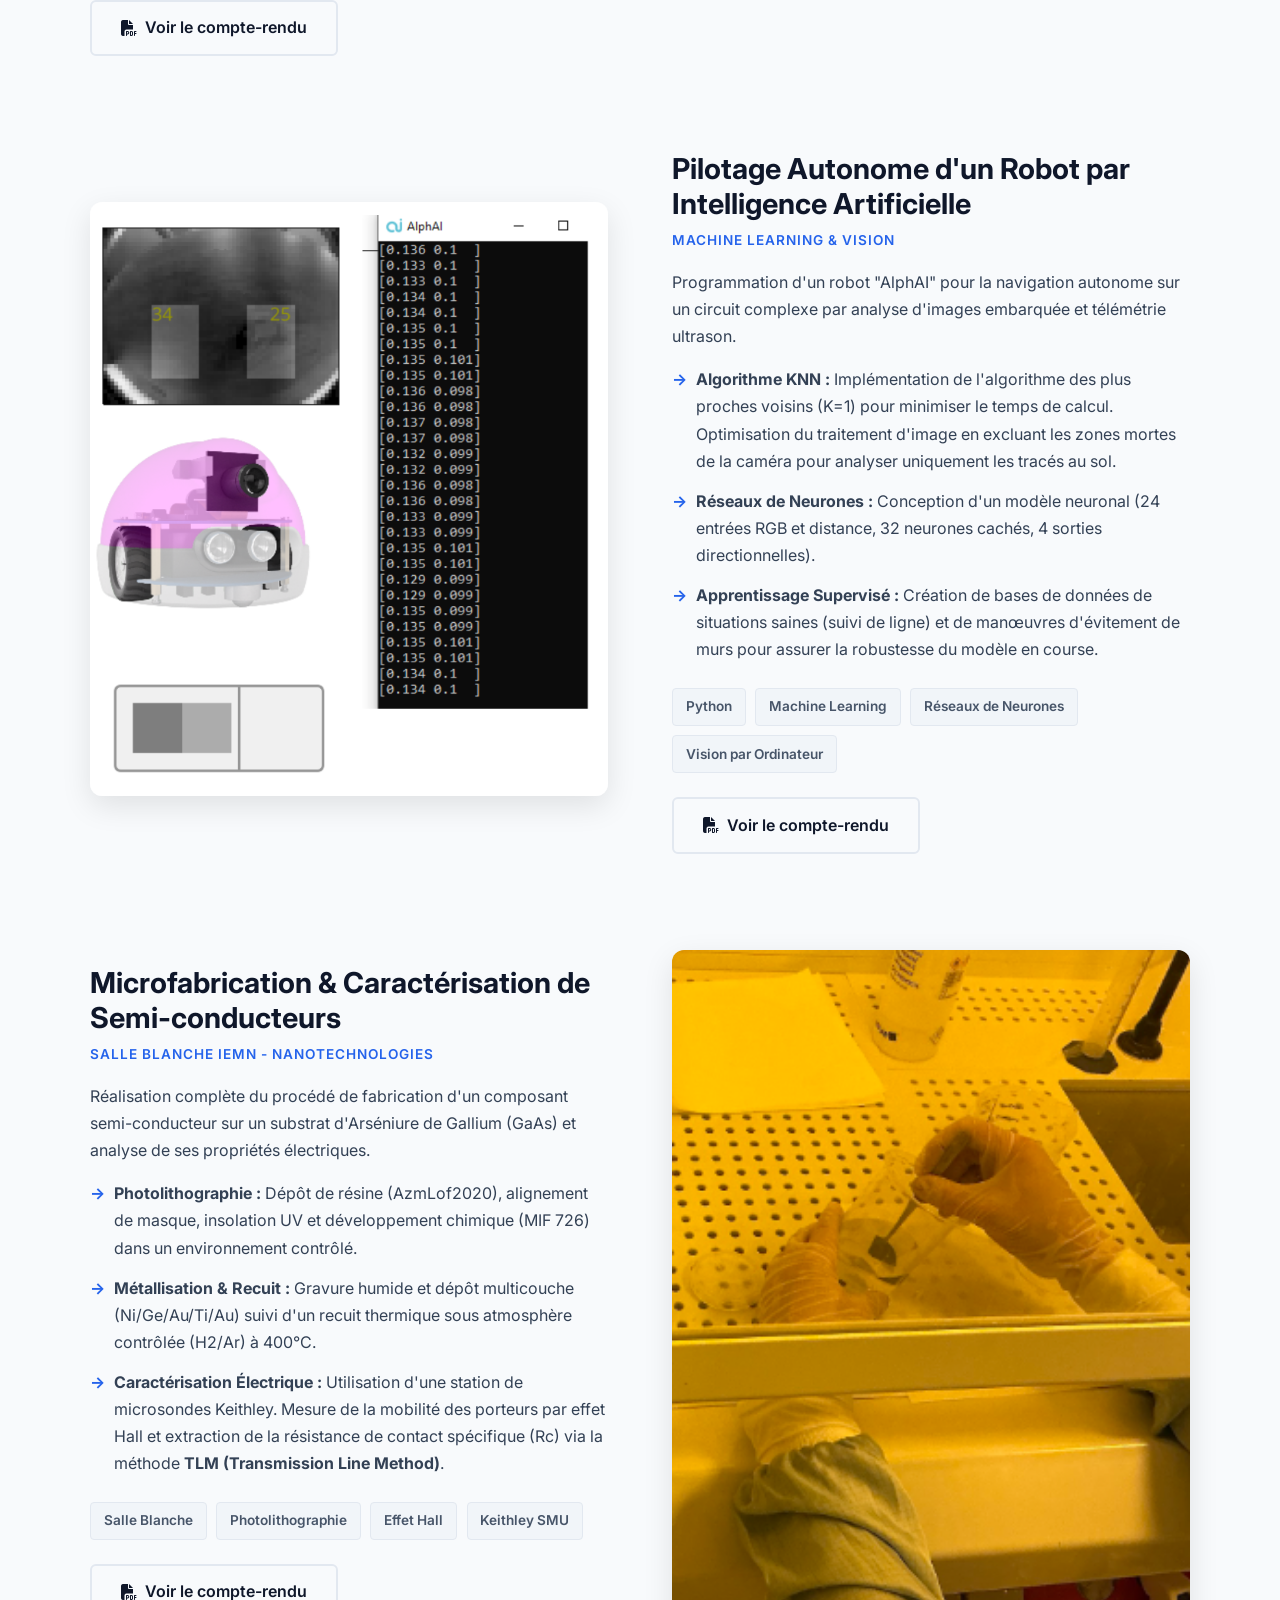
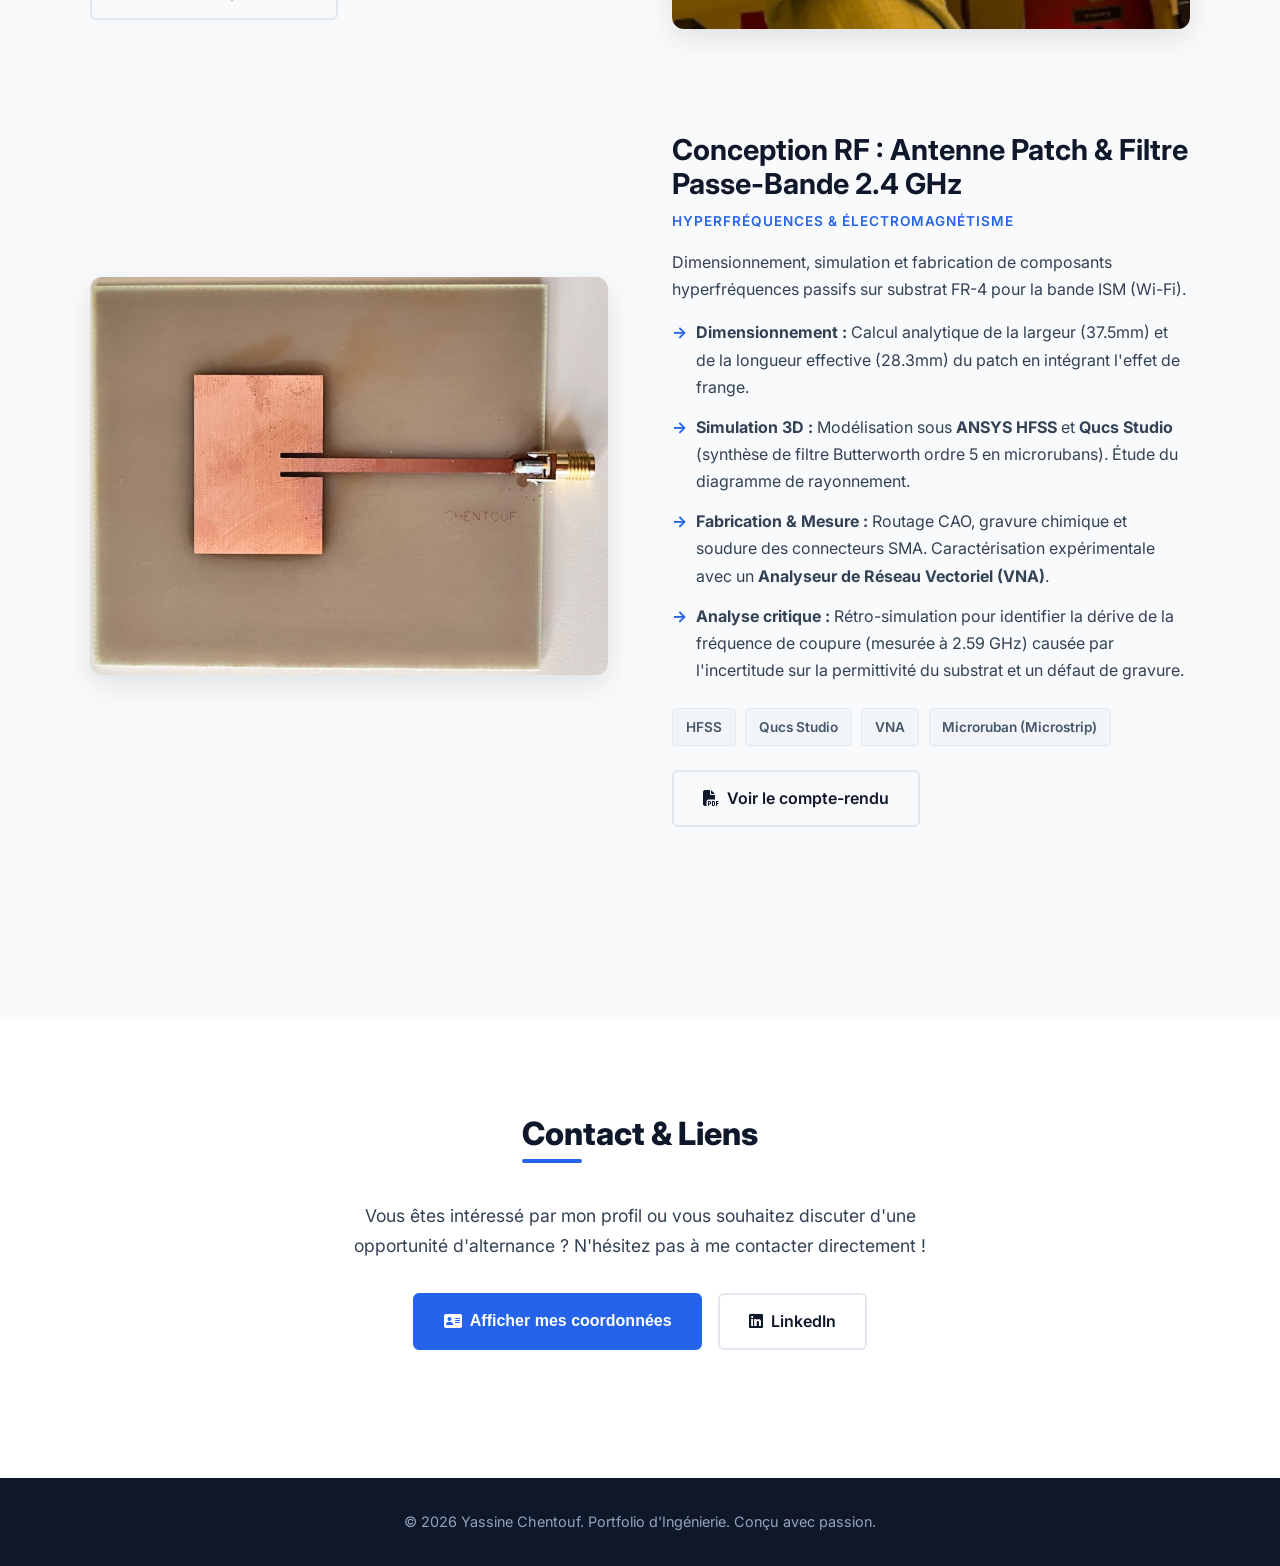
==== commit 7f77f077: "Update index.html" ====
--- a/index.html
+++ b/index.html
@@ -9,6 +9,29 @@
     <!-- Icônes -->
     <link rel="stylesheet" href="https://cdnjs.cloudflare.com/ajax/libs/font-awesome/6.4.0/css/all.min.css">
     <link rel="stylesheet" href="style.css">
+    <style>
+        /* Style ajouté pour le bouton de langue */
+        .lang-toggle {
+            display: flex;
+            align-items: center;
+            gap: 0.5rem;
+            text-decoration: none;
+            color: var(--primary-color);
+            font-weight: 600;
+            padding: 0.4rem 0.8rem;
+            border: 2px solid var(--border-color);
+            border-radius: 20px;
+            transition: var(--transition);
+            margin-left: auto; /* Pousse le bouton à droite */
+        }
+        .lang-toggle:hover {
+            border-color: var(--accent-color);
+            color: var(--accent-color);
+        }
+        @media (max-width: 768px) {
+            .lang-toggle { margin-left: 1rem; }
+        }
+    </style>
 </head>
 <body>
 
@@ -23,6 +46,8 @@
                 <li><a href="#projects">Projets & R&D</a></li>
                 <li><a href="#contact">Contact</a></li>
             </ul>
+            <!-- Bouton Langue -->
+            <a href="#" class="lang-toggle" title="Switch to English version"><i class="fa-solid fa-globe"></i> EN</a>
         </div>
     </nav>
 
@@ -35,7 +60,7 @@
                 Passionné par la conception de systèmes complexes, de la modélisation mathématique jusqu'à la microfabrication en salle blanche et au déploiement d'intelligences artificielles embarquées.
             </p>
             <div style="background: rgba(37, 99, 235, 0.1); padding: 1rem; border-radius: 8px; border-left: 4px solid var(--accent-color); margin-bottom: 2.5rem; display: inline-block; text-align: left;">
-                <strong>À la recherche d'une alternance de 3 ans en ingénierie pour la rentrée 2026.</strong>
+                <strong>🚀 À la recherche d'une alternance de 3 ans en ingénierie pour la rentrée 2026.</strong>
             </div>
             <div class="hero-actions">
                 <a href="#projects" class="btn btn-primary"><i class="fa-solid fa-microchip"></i> Voir mon travail</a>
@@ -92,7 +117,7 @@
     <!-- Compétences Section -->
     <section id="skills" class="section">
         <div class="section-container">
-            <h3 class="section-title">Mes Compétences</h3>
+            <h3 class="section-title">Mes Compétences Techniques</h3>
             <p style="margin-bottom: 3rem; font-size: 1.1rem; color: #475569;">
                 Aperçu de mes expertises techniques acquises lors de ma formation en BUT GEII et de mes différentes expériences professionnelles.
             </p>
@@ -143,6 +168,36 @@
                         <li style="margin-bottom: 0.8rem;"><i class="fa-solid fa-check" style="color: var(--accent-color); margin-right: 8px;"></i> <strong>Éclairagisme :</strong> Dialux Evo, respect des normes NF EN 12464-1</li>
                     </ul>
                 </div>
+            </div>
+
+            <!-- Ajout des Soft Skills -->
+            <h3 class="section-title" style="margin-top: 5rem;">Mes Soft Skills (Savoir-être)</h3>
+            
+            <div style="display: grid; grid-template-columns: repeat(auto-fit, minmax(220px, 1fr)); gap: 2rem;">
+                
+                <div class="card" style="text-align: center; padding: 2rem 1.5rem; margin-bottom: 0;">
+                    <i class="fa-solid fa-users" style="font-size: 2.5rem; color: var(--accent-color); margin-bottom: 1rem;"></i>
+                    <h4 style="margin-bottom: 0.5rem; color: var(--primary-color);">Travail en Équipe</h4>
+                    <p style="font-size: 0.95rem; color: var(--text-color);">Collaboration efficace au sein d'équipes pluridisciplinaires (ex: équipe de 8 sur projet mécanique/IT, interactions ingénieurs et techniciens).</p>
+                </div>
+
+                <div class="card" style="text-align: center; padding: 2rem 1.5rem; margin-bottom: 0;">
+                    <i class="fa-solid fa-magnifying-glass-chart" style="font-size: 2.5rem; color: var(--accent-color); margin-bottom: 1rem;"></i>
+                    <h4 style="margin-bottom: 0.5rem; color: var(--primary-color);">Rigueur & Précision</h4>
+                    <p style="font-size: 0.95rem; color: var(--text-color);">Sens du détail prouvé par l'application stricte des protocoles HSE en salle blanche et le respect rigoureux des normes électriques industrielles.</p>
+                </div>
+
+                <div class="card" style="text-align: center; padding: 2rem 1.5rem; margin-bottom: 0;">
+                    <i class="fa-solid fa-lightbulb" style="font-size: 2.5rem; color: var(--accent-color); margin-bottom: 1rem;"></i>
+                    <h4 style="margin-bottom: 0.5rem; color: var(--primary-color);">Résolution de Problèmes</h4>
+                    <p style="font-size: 0.95rem; color: var(--text-color);">Capacité d'analyse et de diagnostic (troubleshooting) face aux imprévus techniques, aux limites matérielles ou aux divergences mathématiques.</p>
+                </div>
+
+                <div class="card" style="text-align: center; padding: 2rem 1.5rem; margin-bottom: 0;">
+                    <i class="fa-solid fa-comments" style="font-size: 2.5rem; color: var(--accent-color); margin-bottom: 1rem;"></i>
+                    <h4 style="margin-bottom: 0.5rem; color: var(--primary-color);">Communication</h4>
+                    <p style="font-size: 0.95rem; color: var(--text-color);">Aisance dans la vulgarisation d'informations, la rédaction de dossiers de conception et les soutenances orales (français et anglais).</p>
+                </div>
                 
             </div>
         </div>
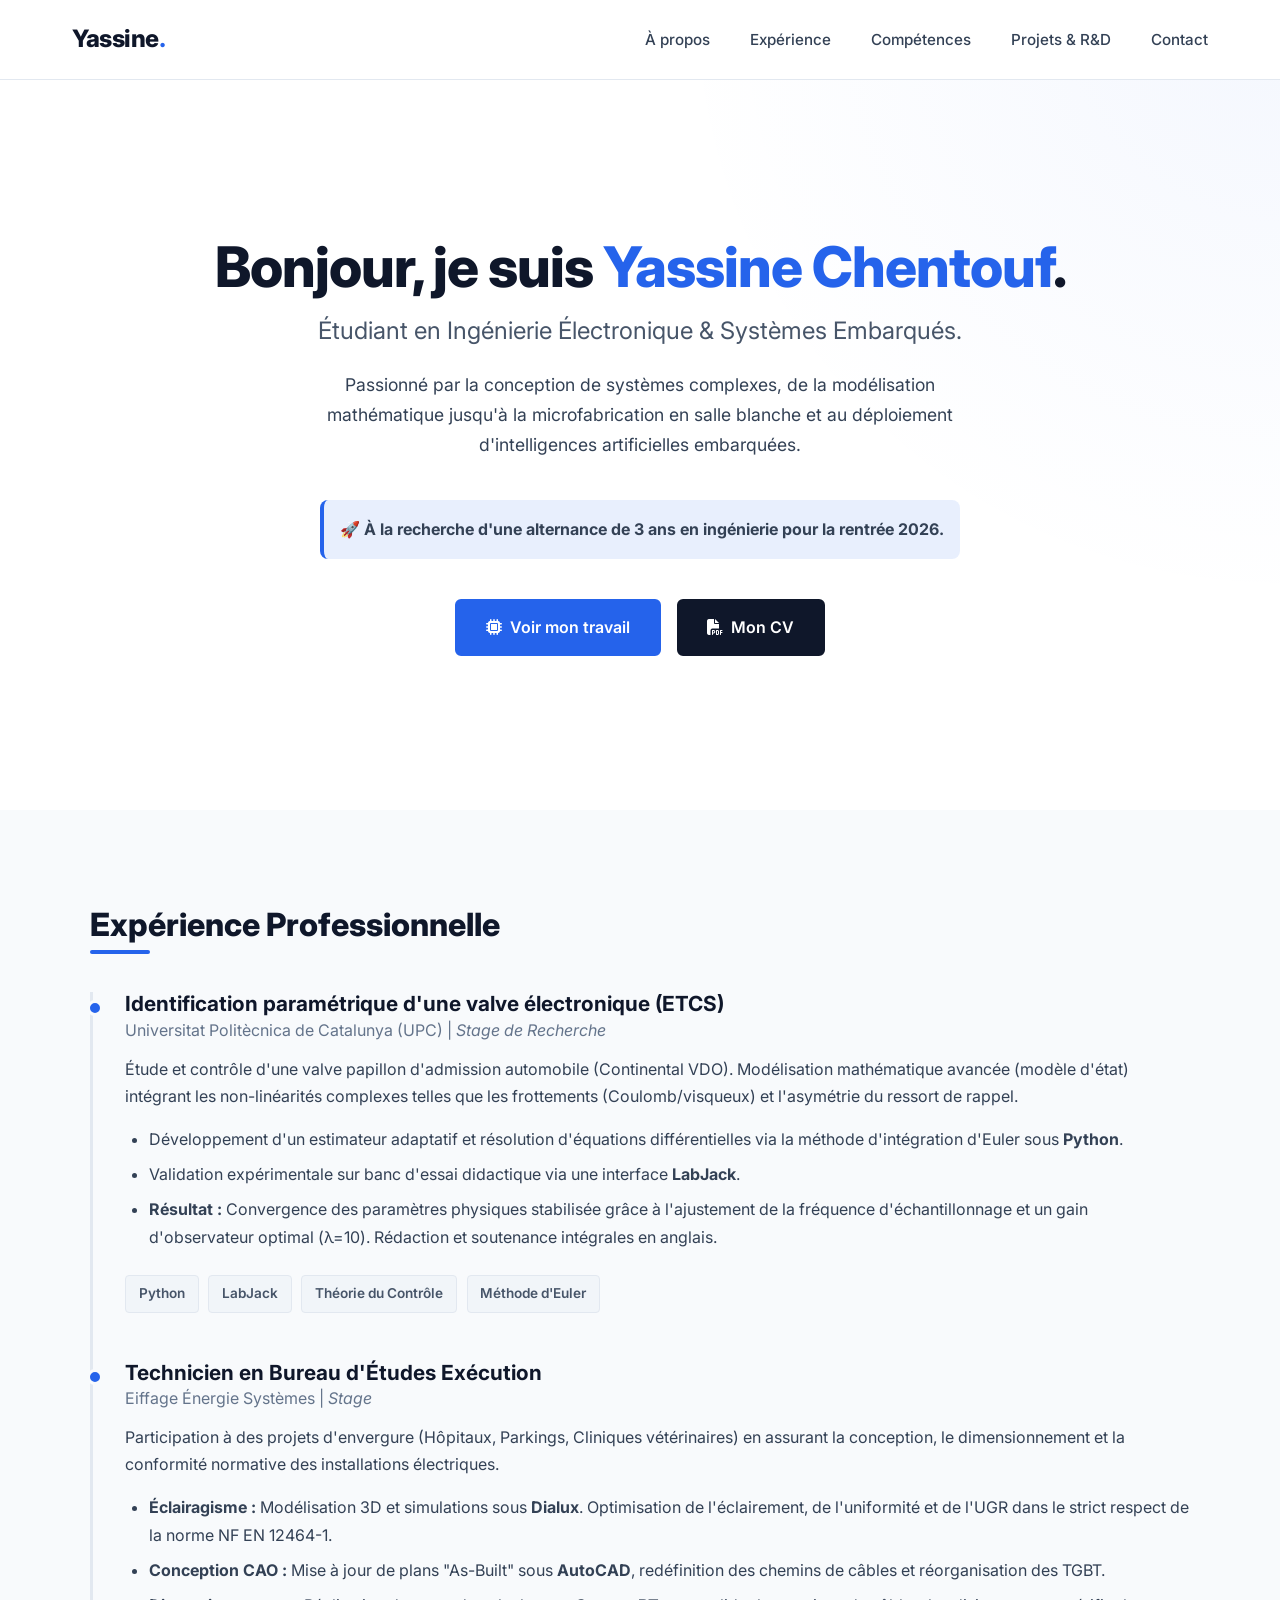
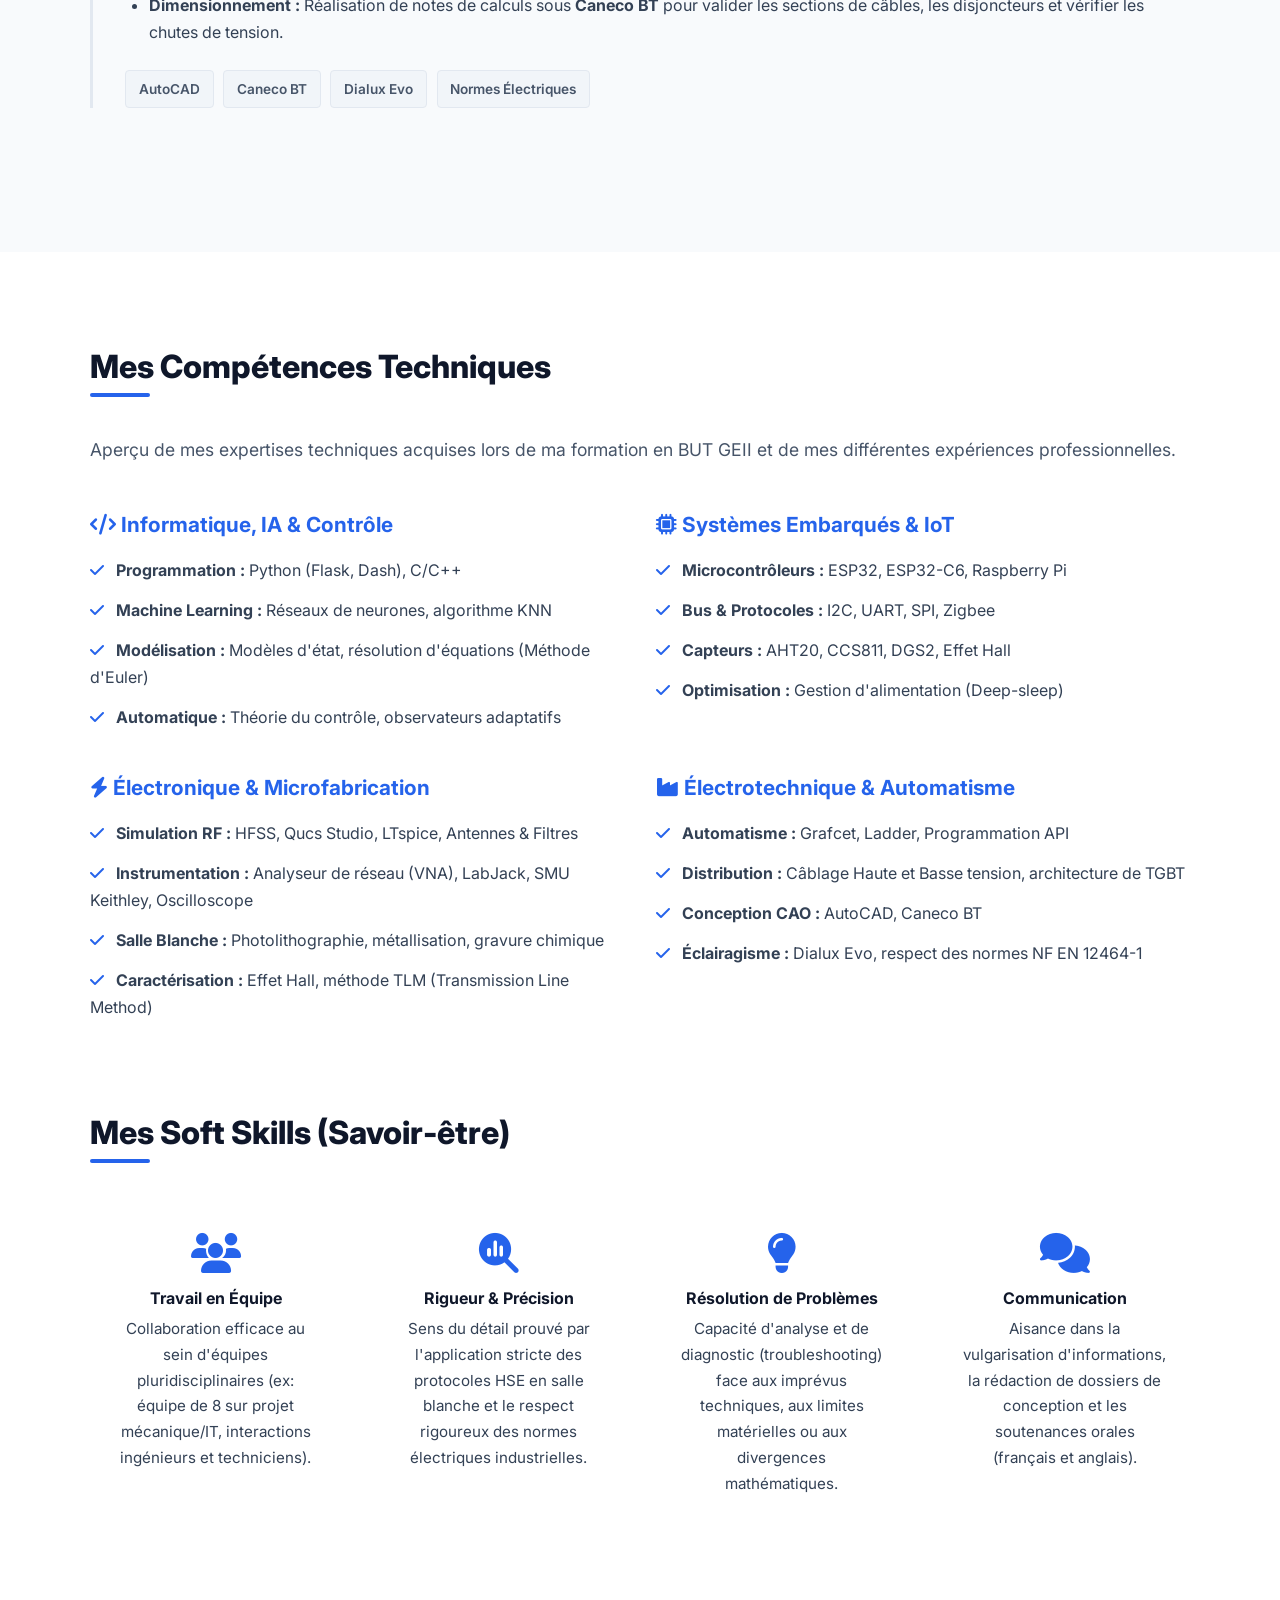
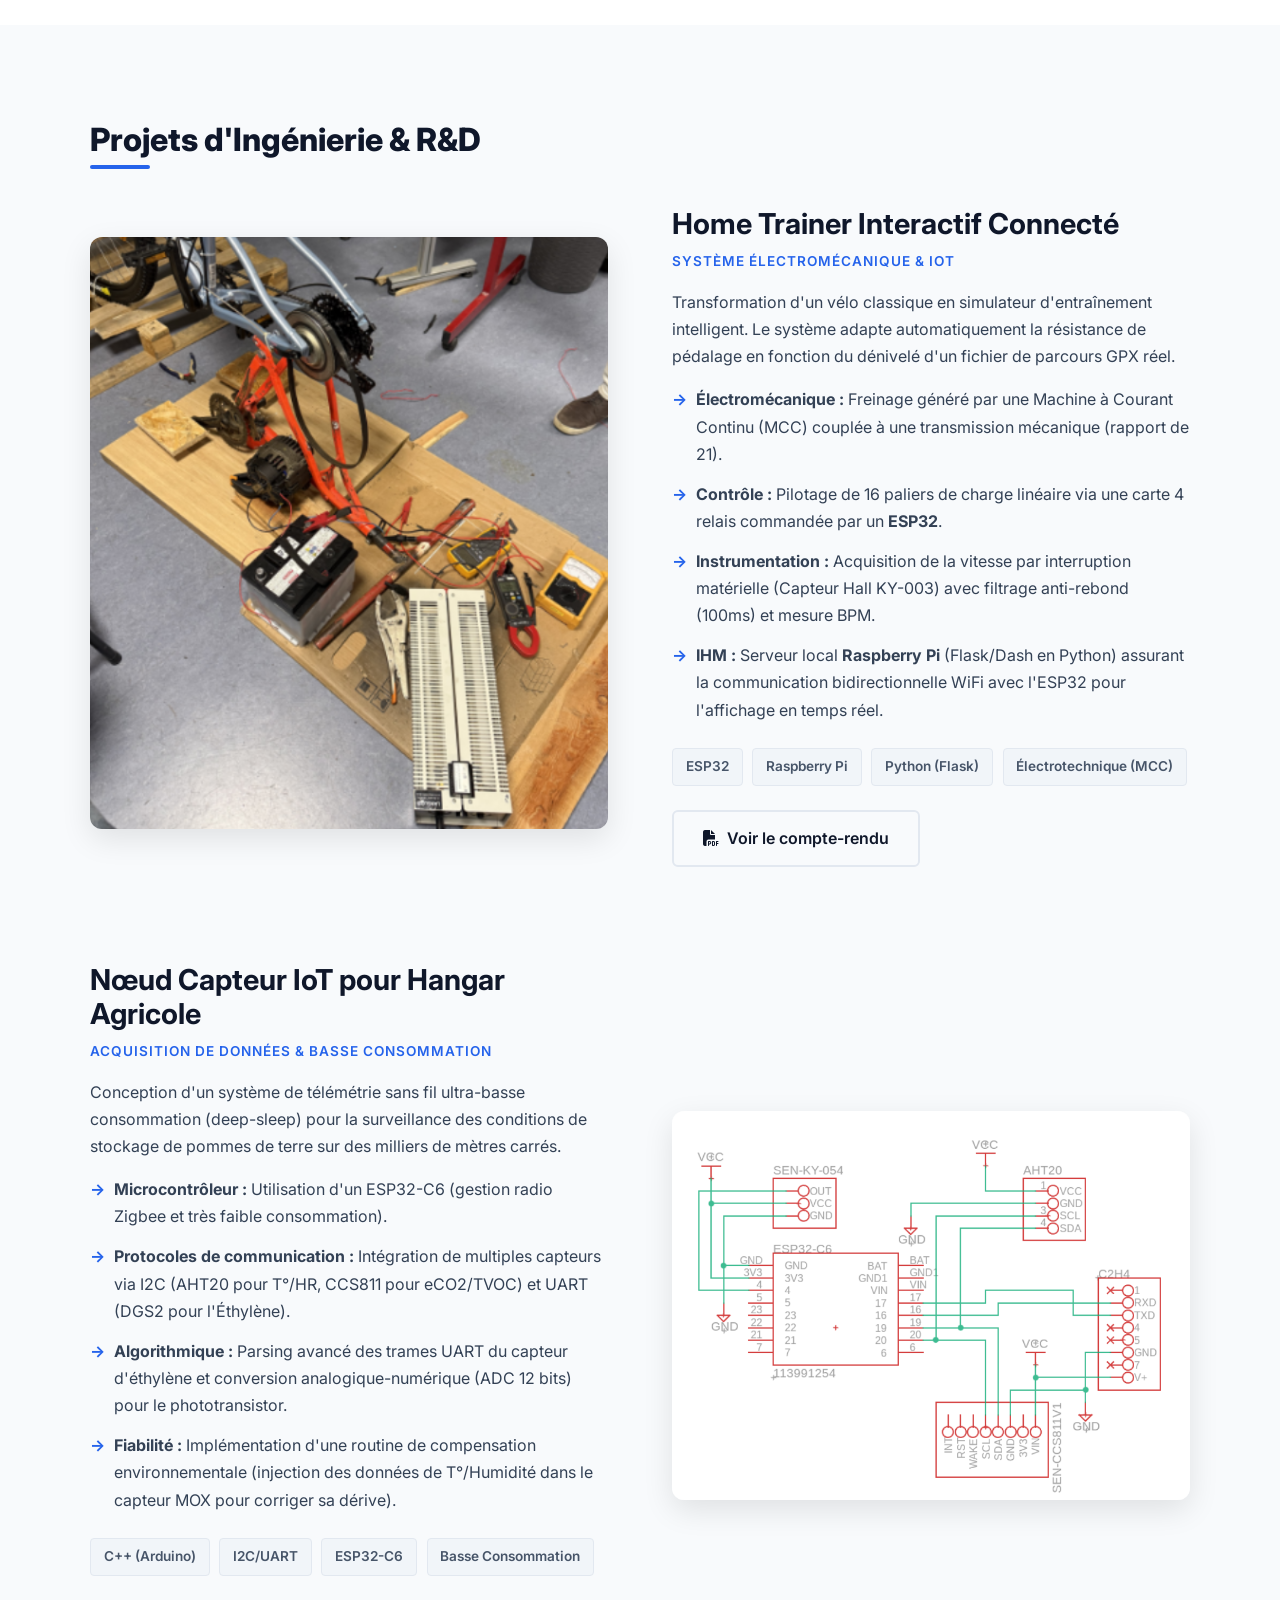
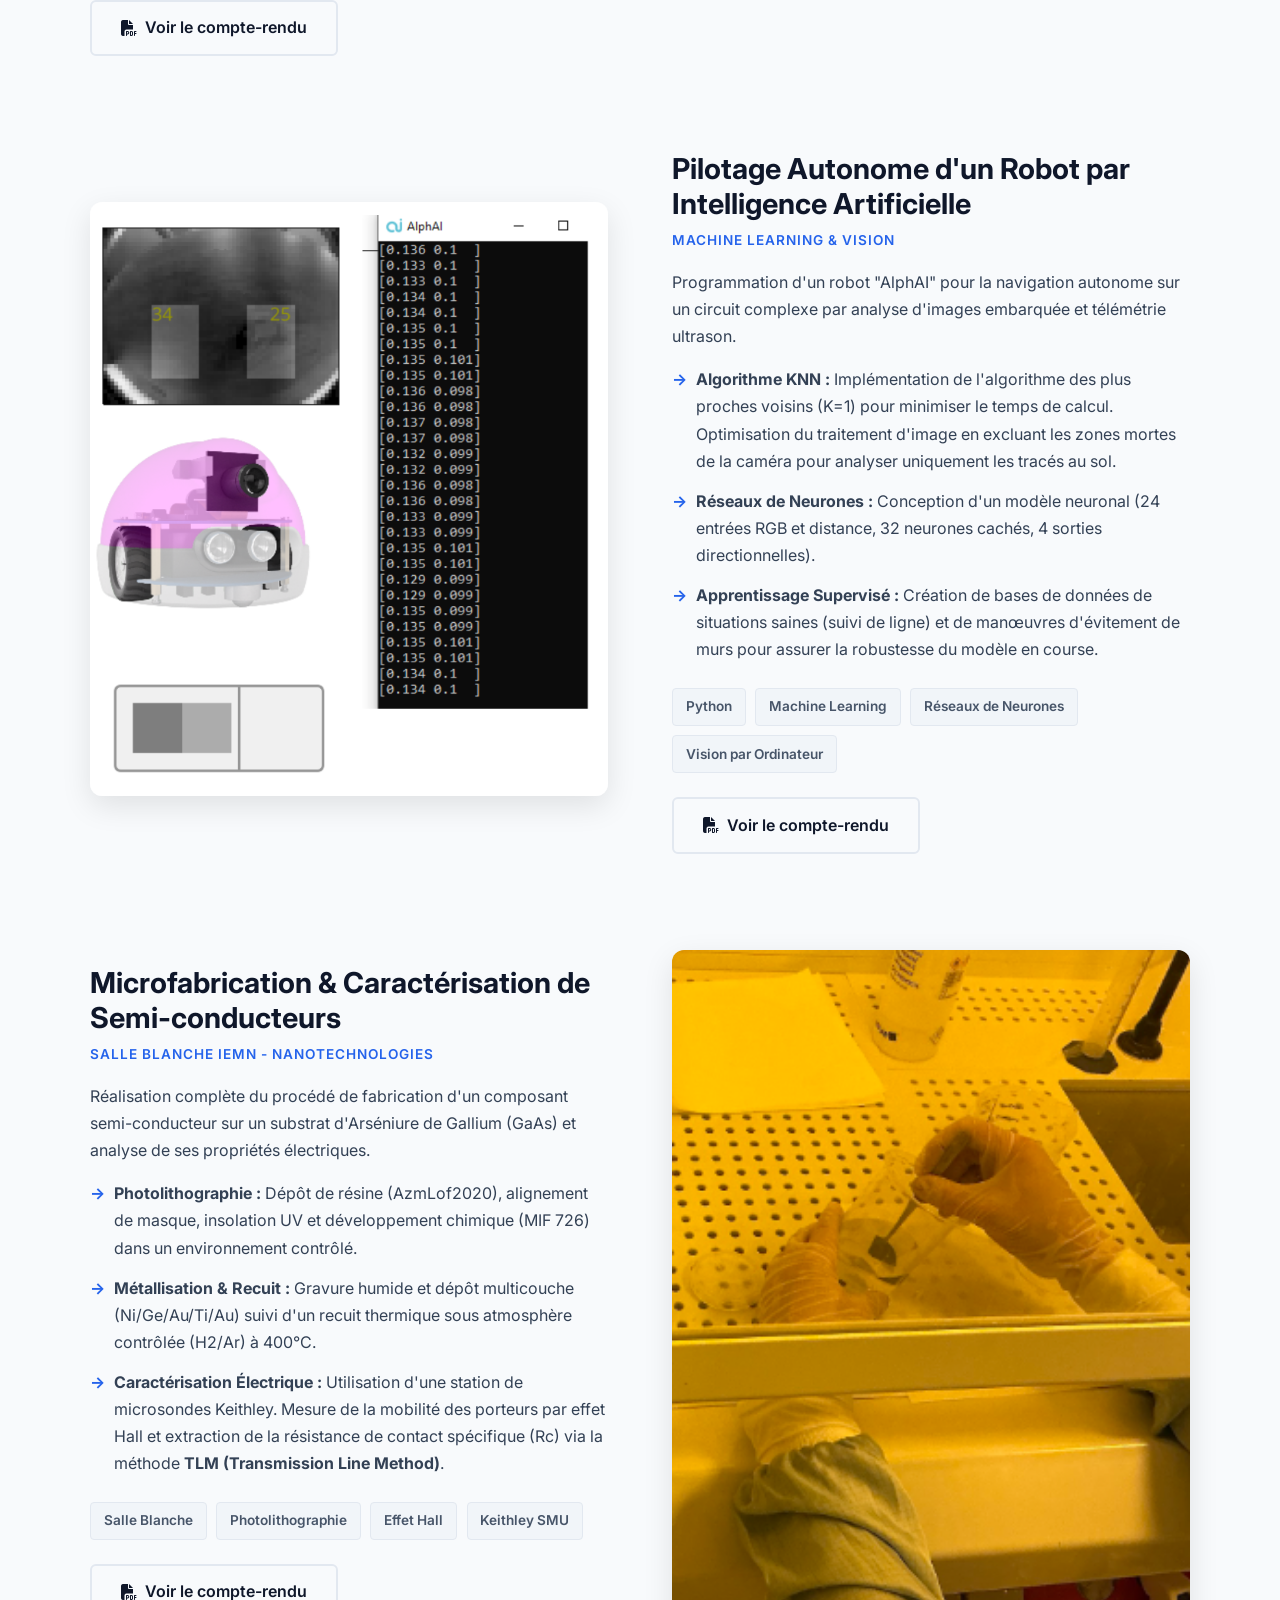
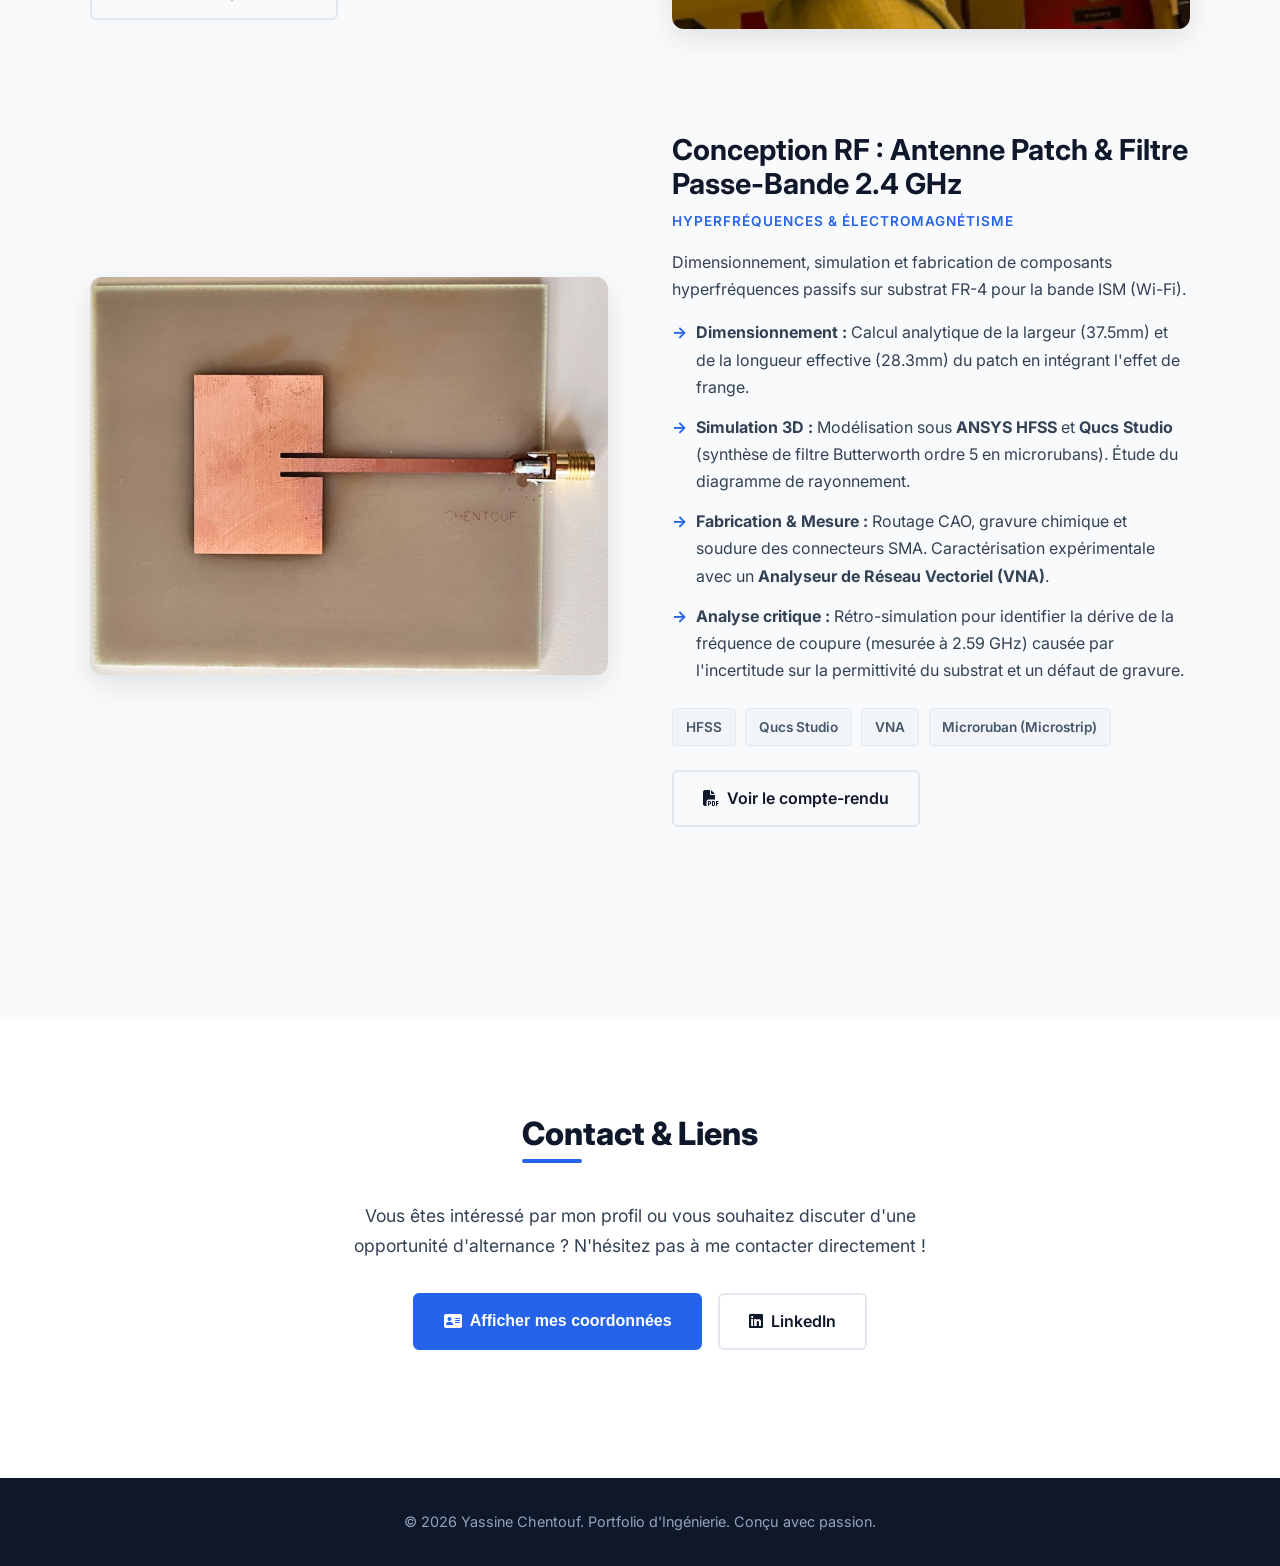
==== commit 92ff7b85: "Update index.html" ====
--- a/index.html
+++ b/index.html
@@ -9,29 +9,6 @@
     <!-- Icônes -->
     <link rel="stylesheet" href="https://cdnjs.cloudflare.com/ajax/libs/font-awesome/6.4.0/css/all.min.css">
     <link rel="stylesheet" href="style.css">
-    <style>
-        /* Style ajouté pour le bouton de langue */
-        .lang-toggle {
-            display: flex;
-            align-items: center;
-            gap: 0.5rem;
-            text-decoration: none;
-            color: var(--primary-color);
-            font-weight: 600;
-            padding: 0.4rem 0.8rem;
-            border: 2px solid var(--border-color);
-            border-radius: 20px;
-            transition: var(--transition);
-            margin-left: auto; /* Pousse le bouton à droite */
-        }
-        .lang-toggle:hover {
-            border-color: var(--accent-color);
-            color: var(--accent-color);
-        }
-        @media (max-width: 768px) {
-            .lang-toggle { margin-left: 1rem; }
-        }
-    </style>
 </head>
 <body>
 
@@ -46,8 +23,6 @@
                 <li><a href="#projects">Projets & R&D</a></li>
                 <li><a href="#contact">Contact</a></li>
             </ul>
-            <!-- Bouton Langue -->
-            <a href="#" class="lang-toggle" title="Switch to English version"><i class="fa-solid fa-globe"></i> EN</a>
         </div>
     </nav>
 
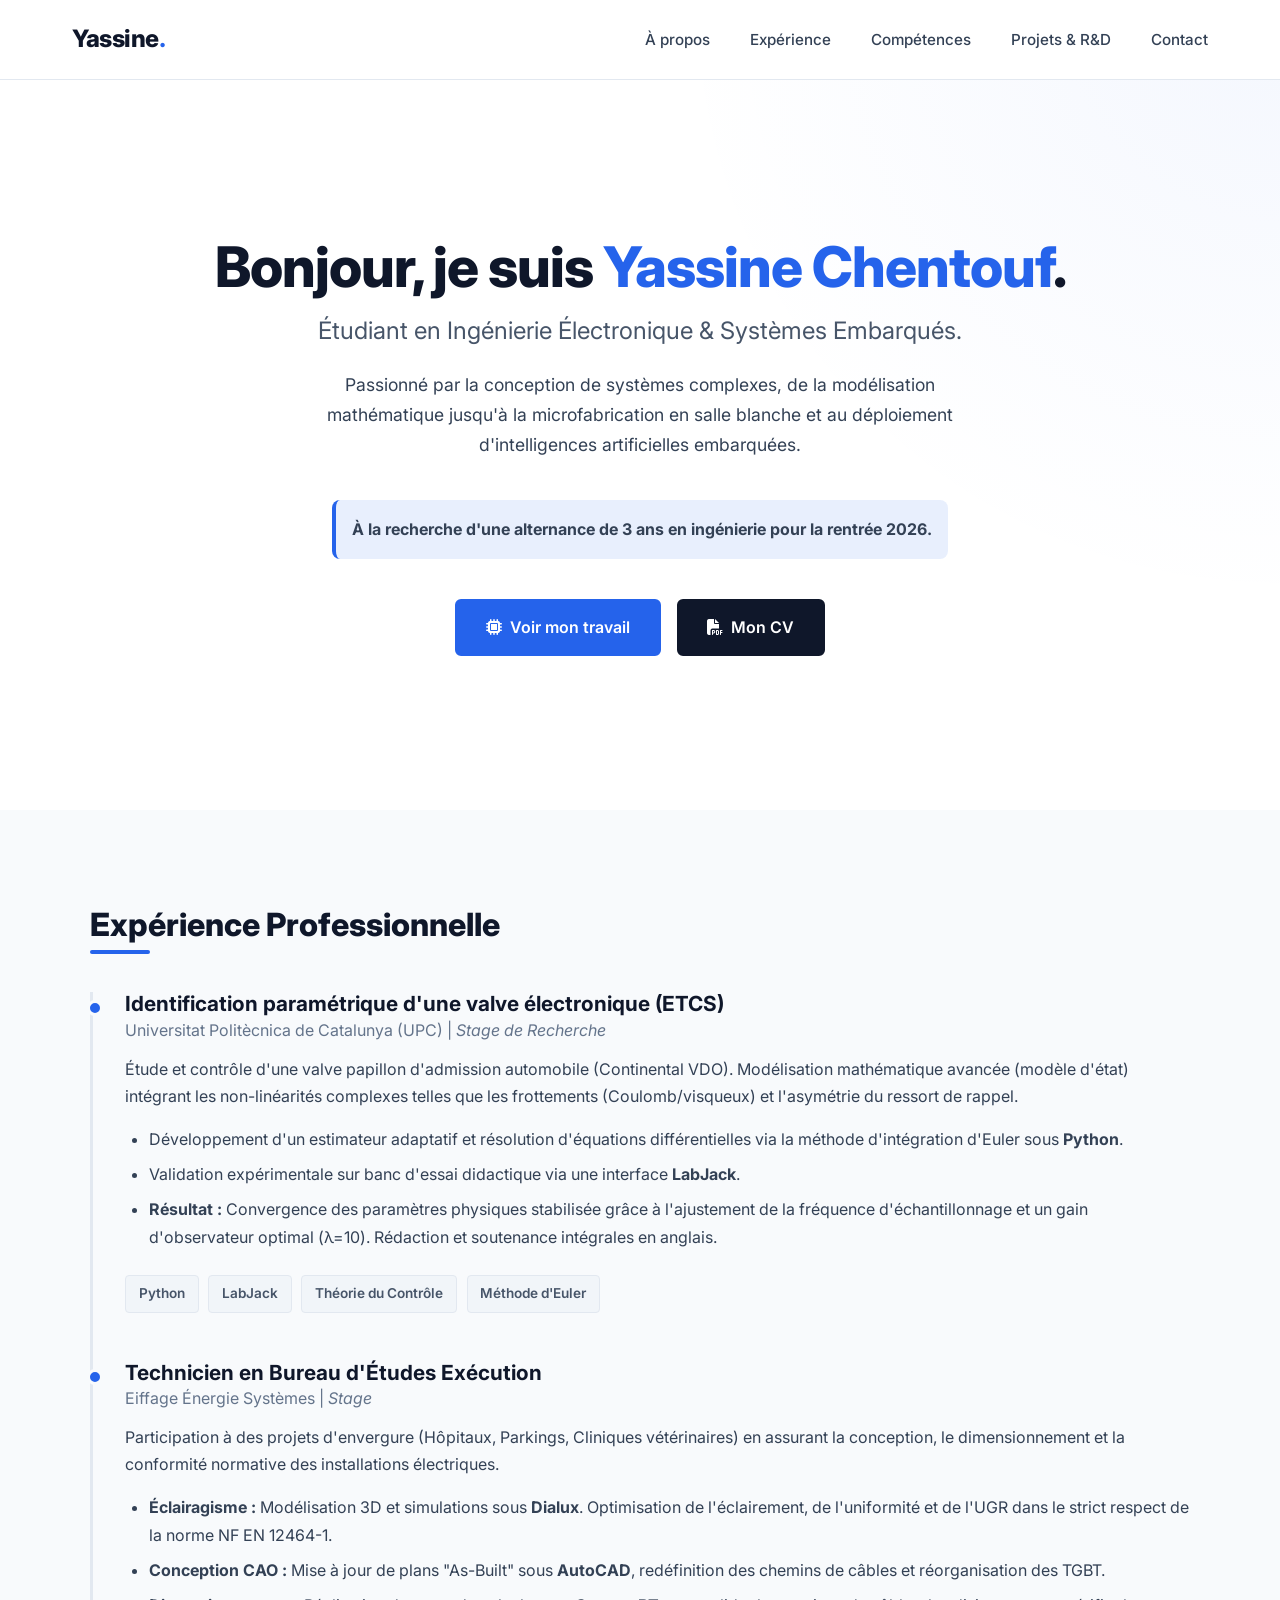
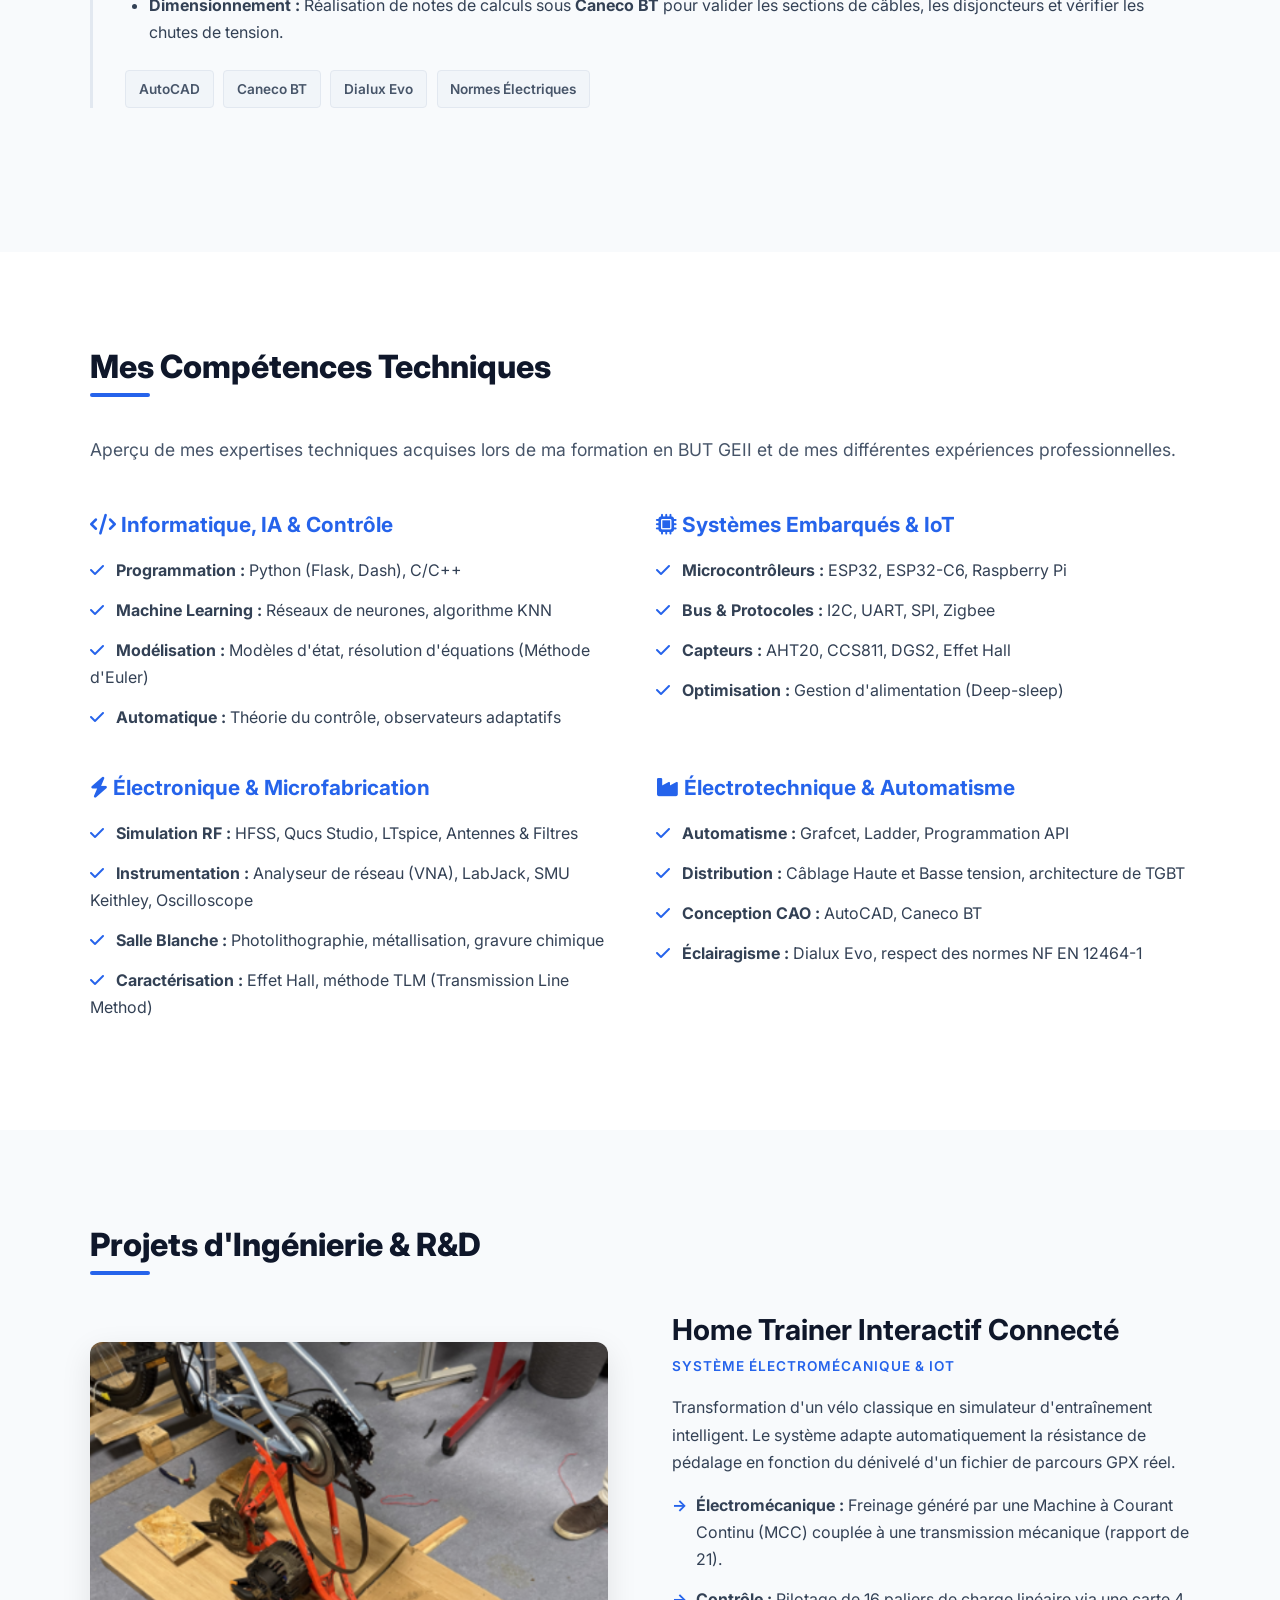
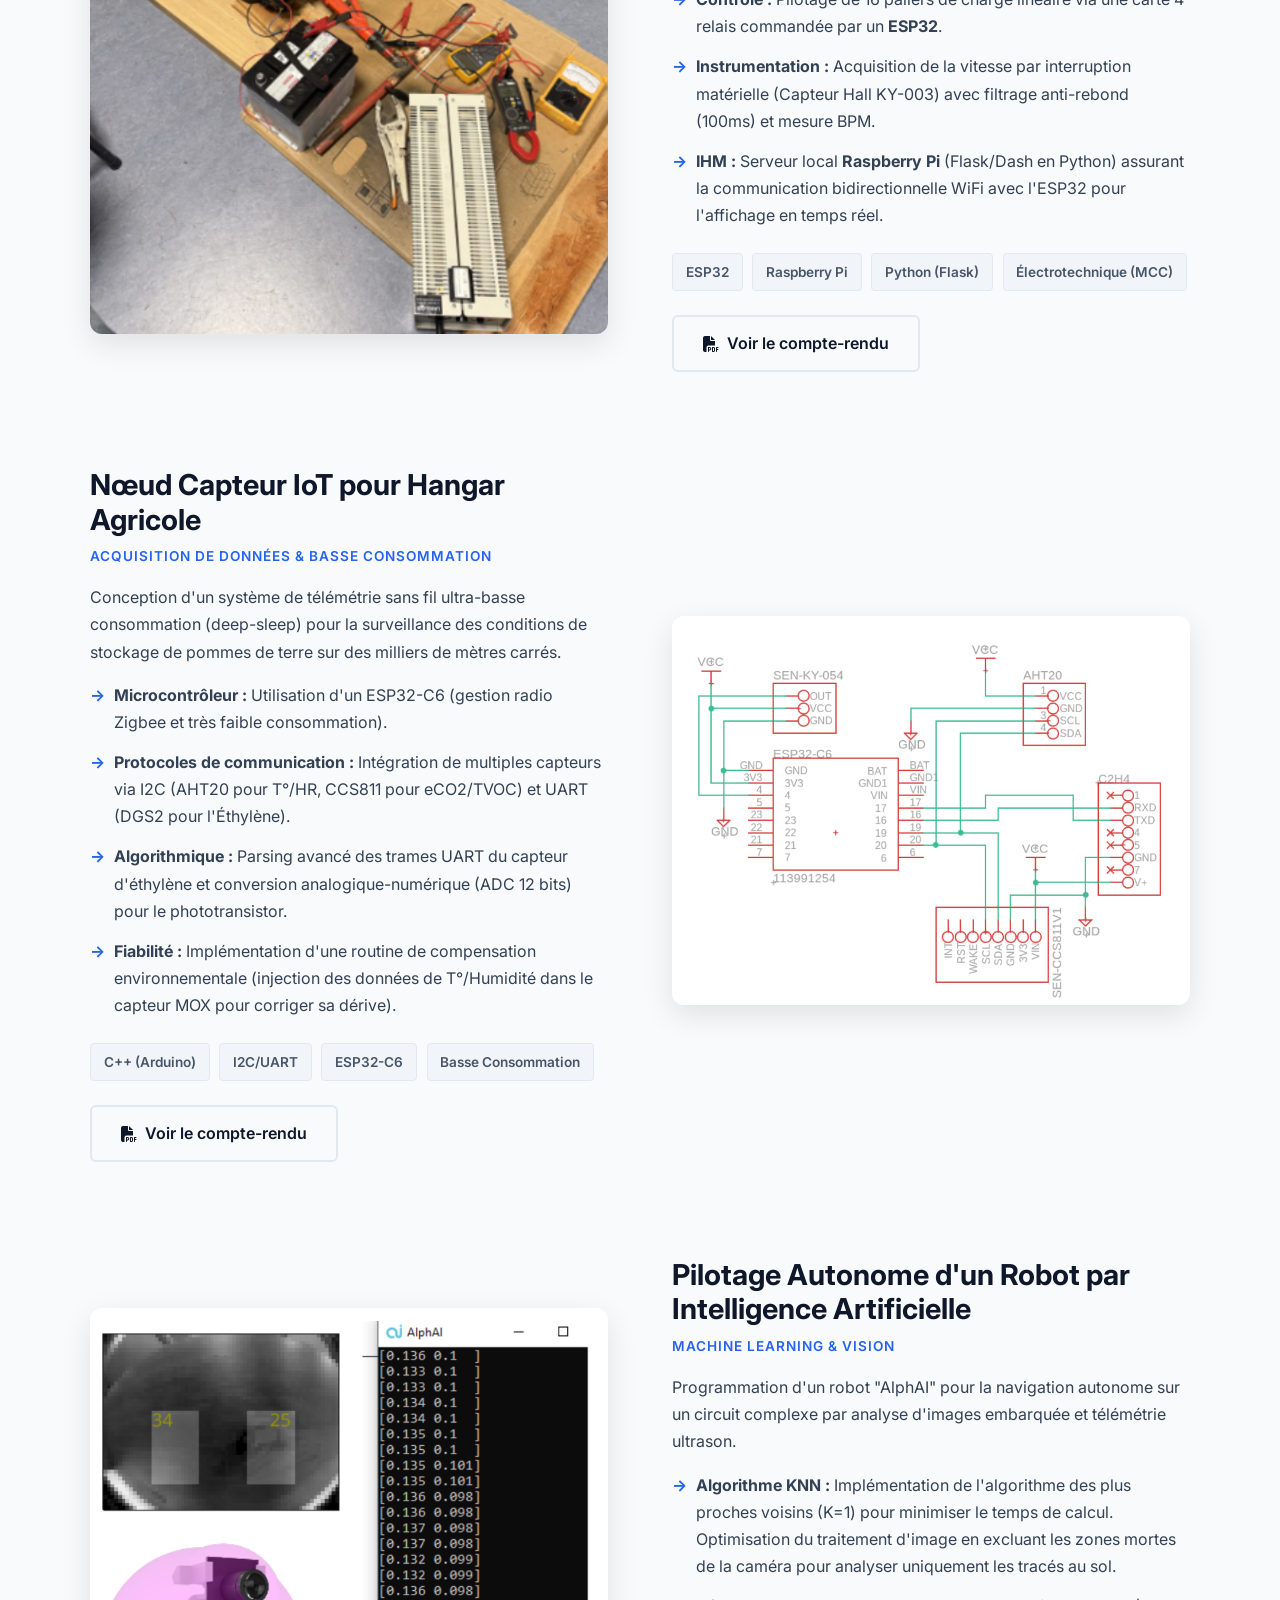
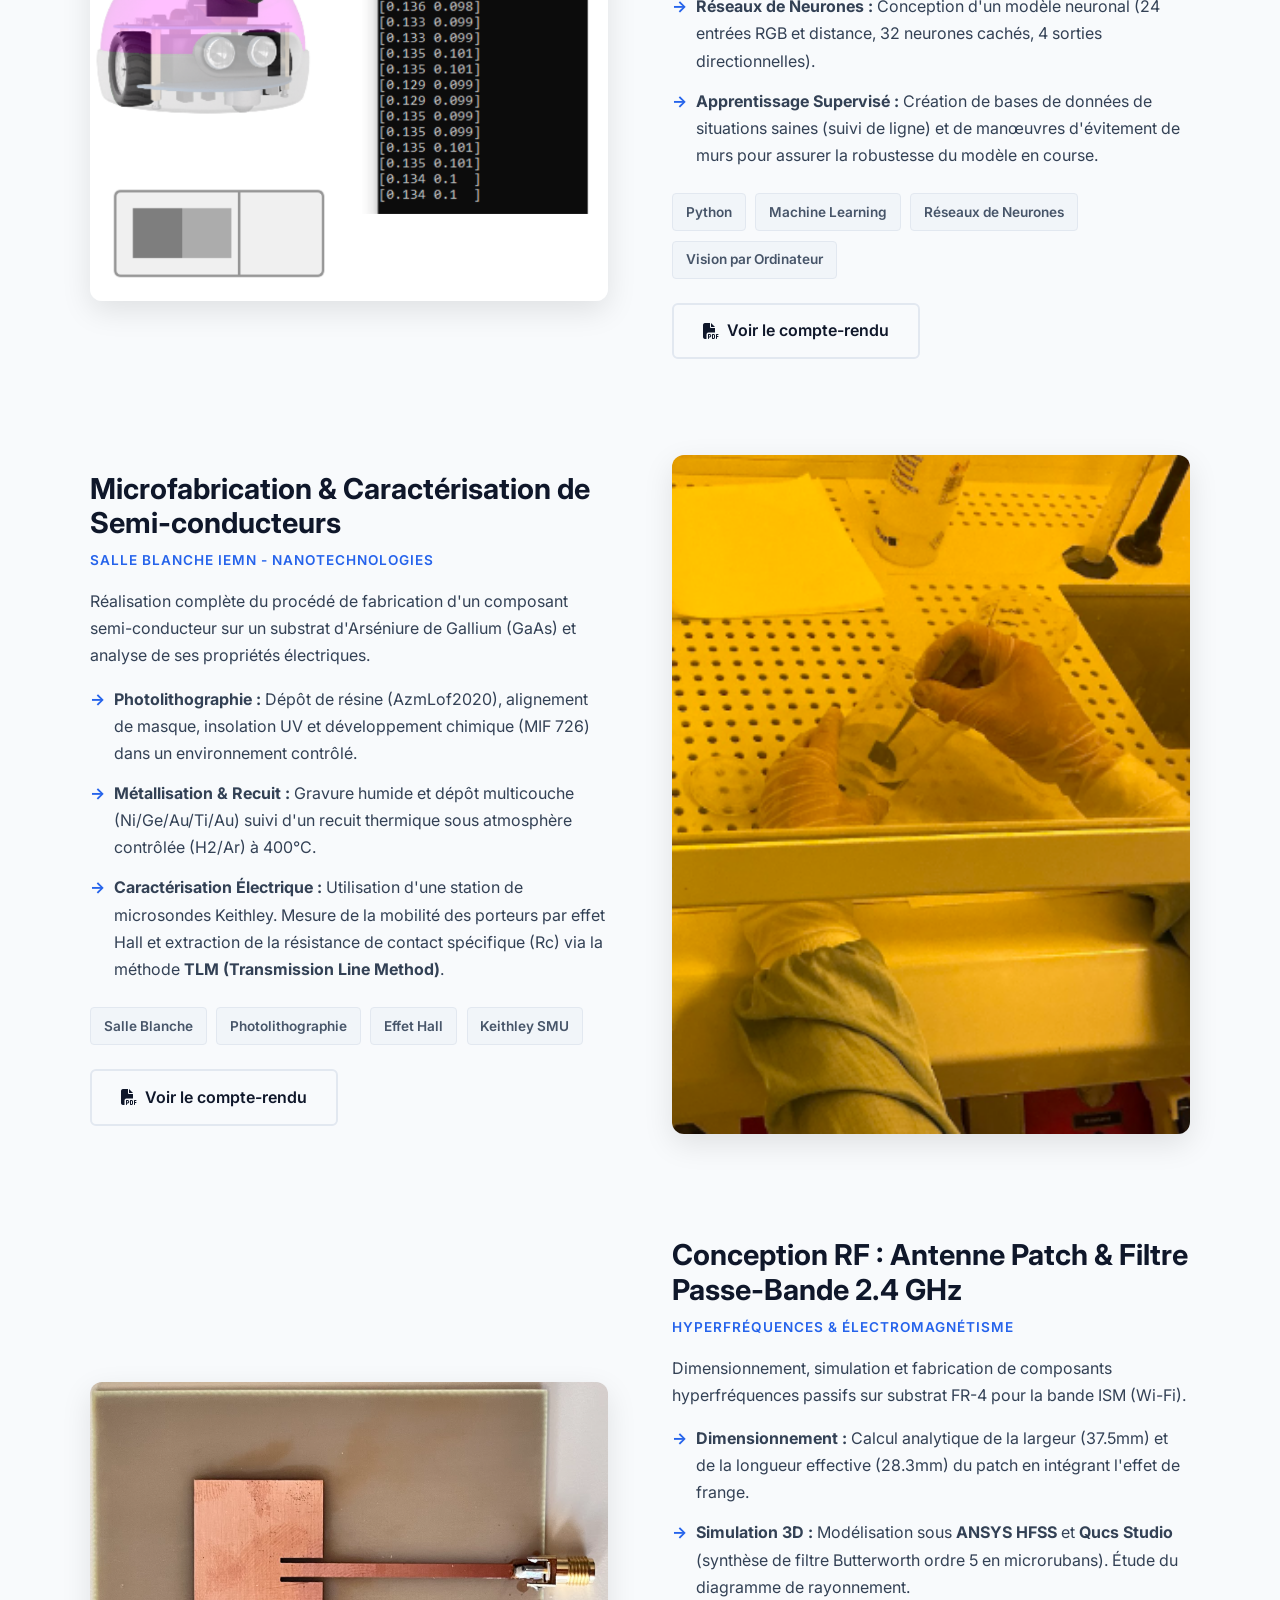
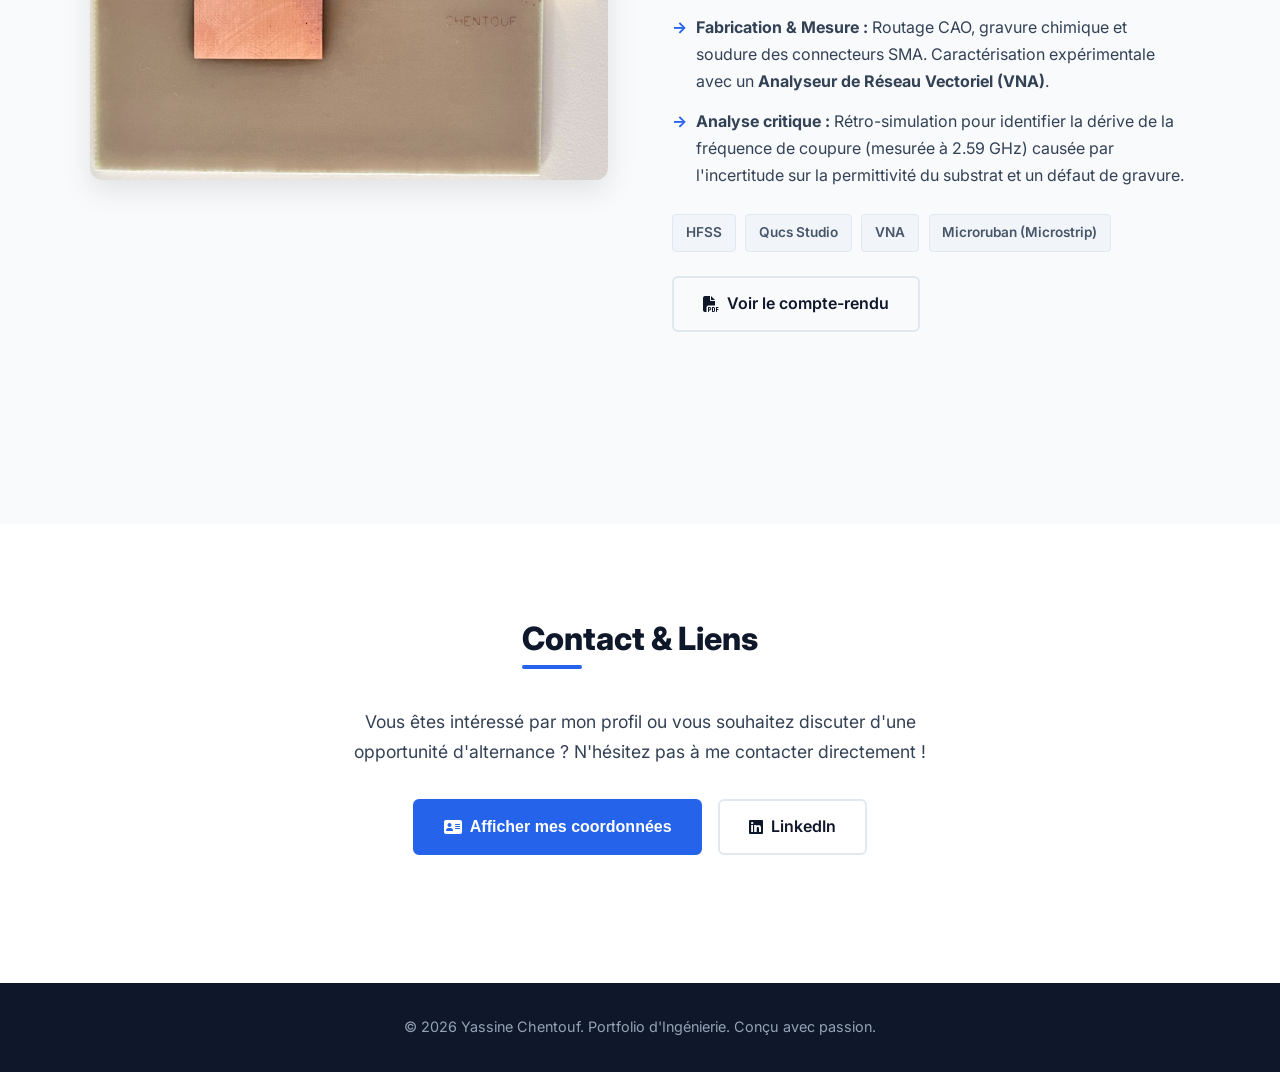
==== commit 0ebf812f: "Update index.html" ====
--- a/index.html
+++ b/index.html
@@ -35,7 +35,7 @@
                 Passionné par la conception de systèmes complexes, de la modélisation mathématique jusqu'à la microfabrication en salle blanche et au déploiement d'intelligences artificielles embarquées.
             </p>
             <div style="background: rgba(37, 99, 235, 0.1); padding: 1rem; border-radius: 8px; border-left: 4px solid var(--accent-color); margin-bottom: 2.5rem; display: inline-block; text-align: left;">
-                <strong>🚀 À la recherche d'une alternance de 3 ans en ingénierie pour la rentrée 2026.</strong>
+                <strong>À la recherche d'une alternance de 3 ans en ingénierie pour la rentrée 2026.</strong>
             </div>
             <div class="hero-actions">
                 <a href="#projects" class="btn btn-primary"><i class="fa-solid fa-microchip"></i> Voir mon travail</a>
@@ -144,37 +144,6 @@
                     </ul>
                 </div>
             </div>
-
-            <!-- Ajout des Soft Skills -->
-            <h3 class="section-title" style="margin-top: 5rem;">Mes Soft Skills (Savoir-être)</h3>
-            
-            <div style="display: grid; grid-template-columns: repeat(auto-fit, minmax(220px, 1fr)); gap: 2rem;">
-                
-                <div class="card" style="text-align: center; padding: 2rem 1.5rem; margin-bottom: 0;">
-                    <i class="fa-solid fa-users" style="font-size: 2.5rem; color: var(--accent-color); margin-bottom: 1rem;"></i>
-                    <h4 style="margin-bottom: 0.5rem; color: var(--primary-color);">Travail en Équipe</h4>
-                    <p style="font-size: 0.95rem; color: var(--text-color);">Collaboration efficace au sein d'équipes pluridisciplinaires (ex: équipe de 8 sur projet mécanique/IT, interactions ingénieurs et techniciens).</p>
-                </div>
-
-                <div class="card" style="text-align: center; padding: 2rem 1.5rem; margin-bottom: 0;">
-                    <i class="fa-solid fa-magnifying-glass-chart" style="font-size: 2.5rem; color: var(--accent-color); margin-bottom: 1rem;"></i>
-                    <h4 style="margin-bottom: 0.5rem; color: var(--primary-color);">Rigueur & Précision</h4>
-                    <p style="font-size: 0.95rem; color: var(--text-color);">Sens du détail prouvé par l'application stricte des protocoles HSE en salle blanche et le respect rigoureux des normes électriques industrielles.</p>
-                </div>
-
-                <div class="card" style="text-align: center; padding: 2rem 1.5rem; margin-bottom: 0;">
-                    <i class="fa-solid fa-lightbulb" style="font-size: 2.5rem; color: var(--accent-color); margin-bottom: 1rem;"></i>
-                    <h4 style="margin-bottom: 0.5rem; color: var(--primary-color);">Résolution de Problèmes</h4>
-                    <p style="font-size: 0.95rem; color: var(--text-color);">Capacité d'analyse et de diagnostic (troubleshooting) face aux imprévus techniques, aux limites matérielles ou aux divergences mathématiques.</p>
-                </div>
-
-                <div class="card" style="text-align: center; padding: 2rem 1.5rem; margin-bottom: 0;">
-                    <i class="fa-solid fa-comments" style="font-size: 2.5rem; color: var(--accent-color); margin-bottom: 1rem;"></i>
-                    <h4 style="margin-bottom: 0.5rem; color: var(--primary-color);">Communication</h4>
-                    <p style="font-size: 0.95rem; color: var(--text-color);">Aisance dans la vulgarisation d'informations, la rédaction de dossiers de conception et les soutenances orales (français et anglais).</p>
-                </div>
-                
-            </div>
         </div>
     </section>
 
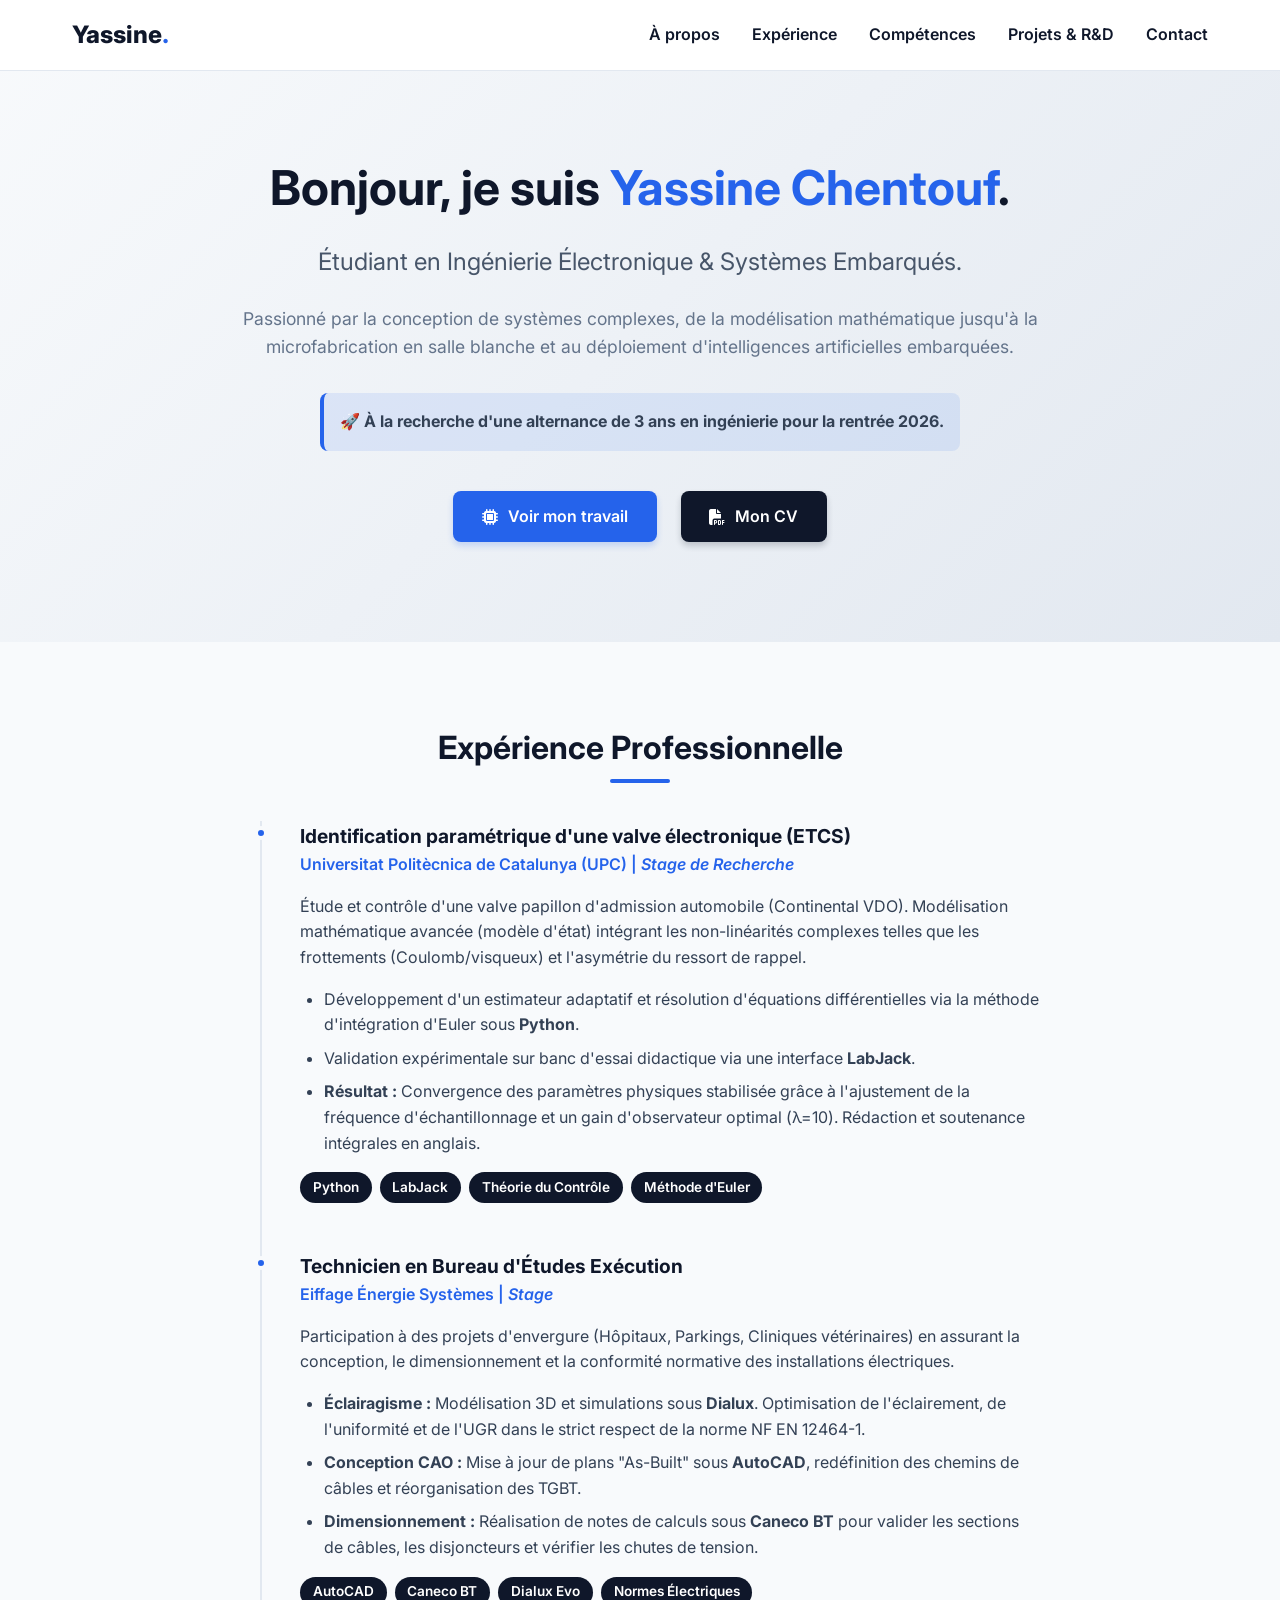
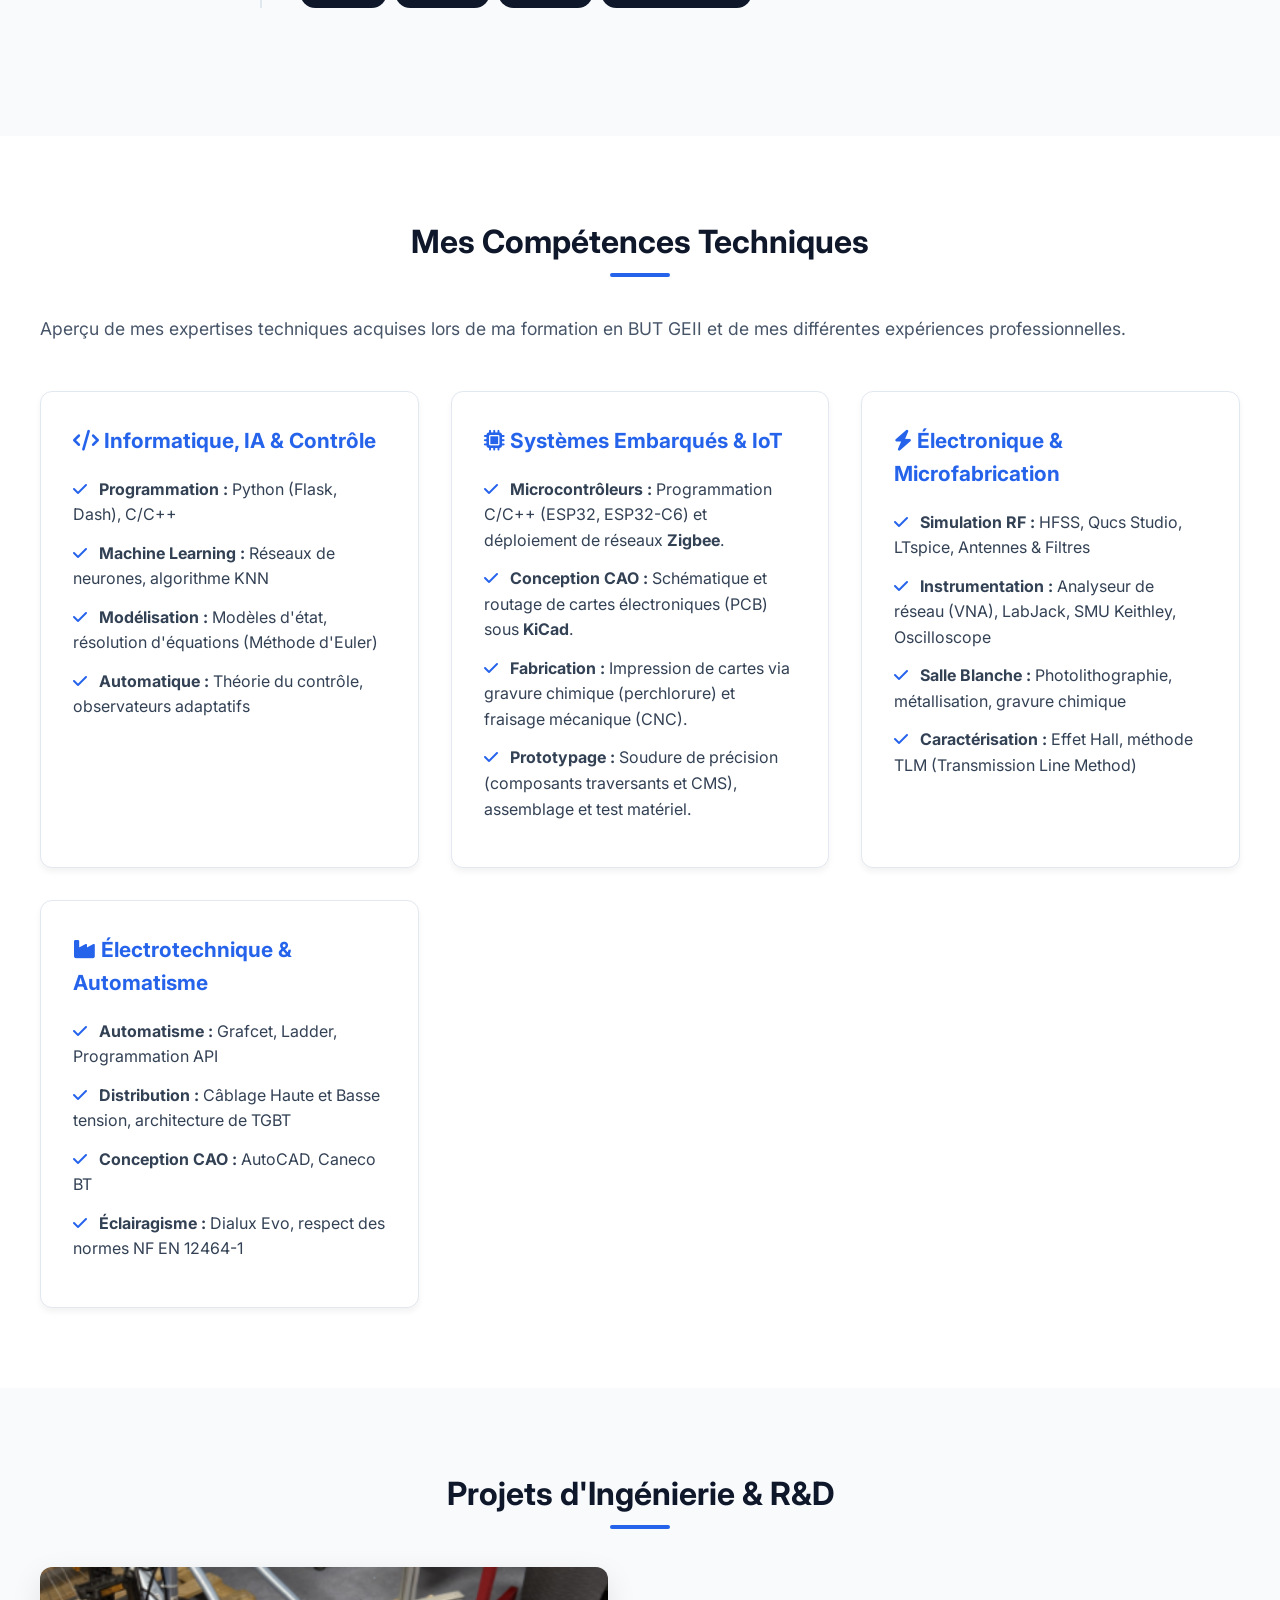
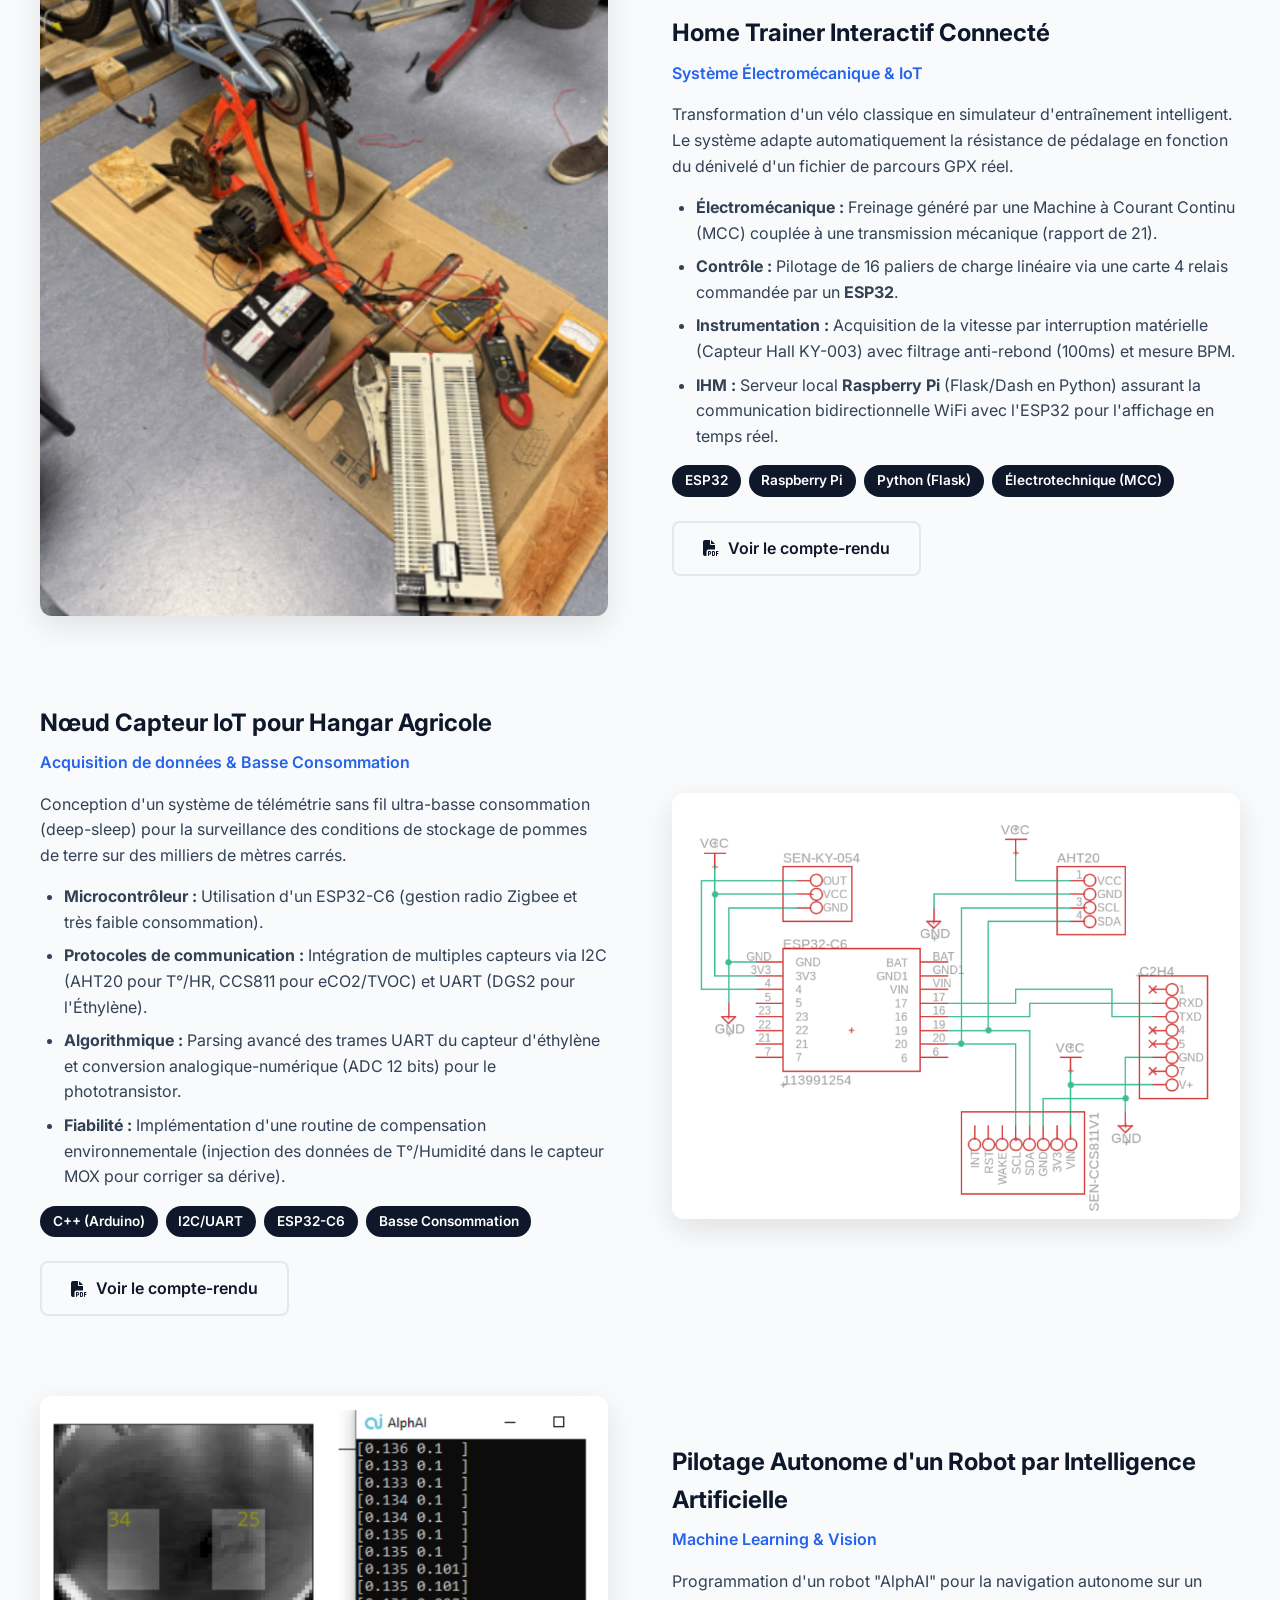
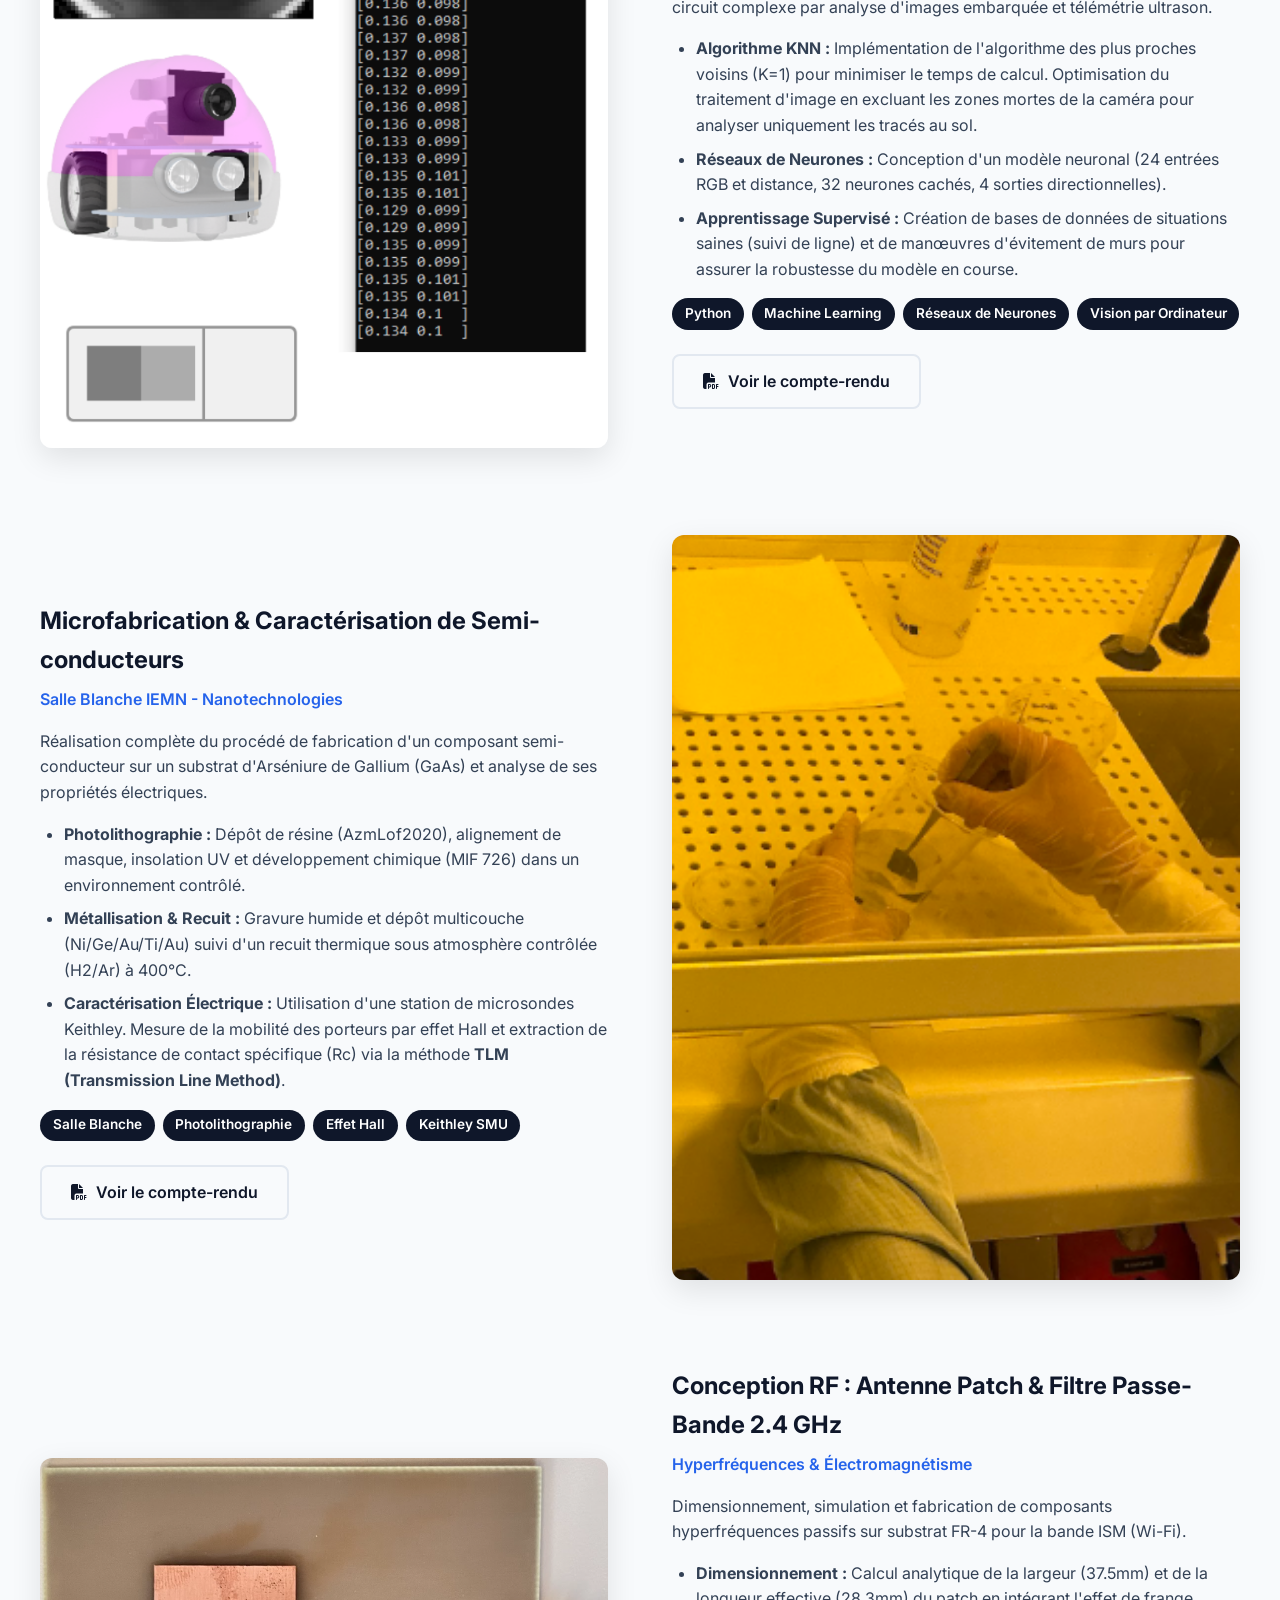
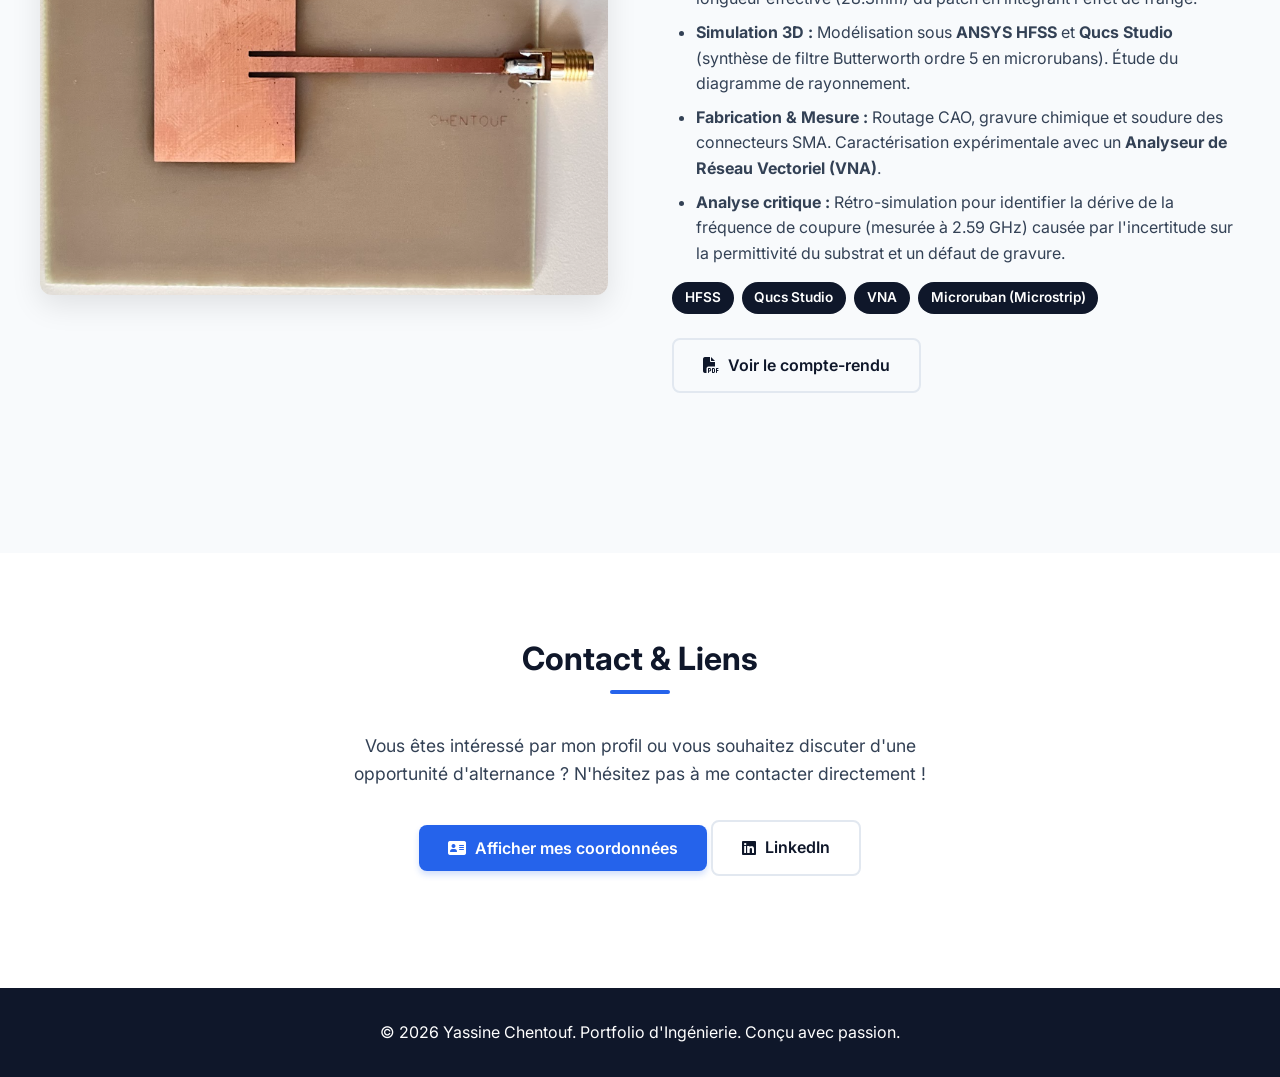
==== commit 2fdfba2e: "Update index.html" ====
--- a/index.html
+++ b/index.html
@@ -8,7 +8,8 @@
     <link href="https://fonts.googleapis.com/css2?family=Inter:wght@300;400;600;800&display=swap" rel="stylesheet">
     <!-- Icônes -->
     <link rel="stylesheet" href="https://cdnjs.cloudflare.com/ajax/libs/font-awesome/6.4.0/css/all.min.css">
-    <link rel="stylesheet" href="style.css">
+    <!-- Le ?v=2 force le navigateur à vider le cache et charger ton beau design -->
+    <link rel="stylesheet" href="style.css?v=2">
 </head>
 <body>
 
@@ -35,7 +36,7 @@
                 Passionné par la conception de systèmes complexes, de la modélisation mathématique jusqu'à la microfabrication en salle blanche et au déploiement d'intelligences artificielles embarquées.
             </p>
             <div style="background: rgba(37, 99, 235, 0.1); padding: 1rem; border-radius: 8px; border-left: 4px solid var(--accent-color); margin-bottom: 2.5rem; display: inline-block; text-align: left;">
-                <strong>À la recherche d'une alternance de 3 ans en ingénierie pour la rentrée 2026.</strong>
+                <strong>🚀 À la recherche d'une alternance de 3 ans en ingénierie pour la rentrée 2026.</strong>
             </div>
             <div class="hero-actions">
                 <a href="#projects" class="btn btn-primary"><i class="fa-solid fa-microchip"></i> Voir mon travail</a>
@@ -97,10 +98,10 @@
                 Aperçu de mes expertises techniques acquises lors de ma formation en BUT GEII et de mes différentes expériences professionnelles.
             </p>
             
-            <!-- Affichage en grille symétrique -->
+            <!-- Affichage en grille symétrique (Tableau 2x2 sur PC) -->
             <div style="display: grid; grid-template-columns: repeat(auto-fit, minmax(350px, 1fr)); gap: 2rem;">
                 
-                <!-- Carte 1 : Informatique & IA -->
+                <!-- Ligne 1 - Carte 1 : Informatique & IA -->
                 <div class="card" style="margin-bottom: 0;">
                     <h4 style="margin-bottom: 1.2rem; color: var(--accent-color); font-size: 1.3rem;"><i class="fa-solid fa-code"></i> Informatique, IA & Contrôle</h4>
                     <ul style="list-style-type: none; padding: 0;">
@@ -111,18 +112,18 @@
                     </ul>
                 </div>
 
-                <!-- Carte 2 : Systèmes Embarqués -->
+                <!-- Ligne 1 - Carte 2 : Systèmes Embarqués (Totalement réécrite) -->
                 <div class="card" style="margin-bottom: 0;">
                     <h4 style="margin-bottom: 1.2rem; color: var(--accent-color); font-size: 1.3rem;"><i class="fa-solid fa-microchip"></i> Systèmes Embarqués & IoT</h4>
                     <ul style="list-style-type: none; padding: 0;">
-                        <li style="margin-bottom: 0.8rem;"><i class="fa-solid fa-check" style="color: var(--accent-color); margin-right: 8px;"></i> <strong>Microcontrôleurs :</strong> ESP32, ESP32-C6, Raspberry Pi</li>
-                        <li style="margin-bottom: 0.8rem;"><i class="fa-solid fa-check" style="color: var(--accent-color); margin-right: 8px;"></i> <strong>Bus & Protocoles :</strong> I2C, UART, SPI, Zigbee</li>
-                        <li style="margin-bottom: 0.8rem;"><i class="fa-solid fa-check" style="color: var(--accent-color); margin-right: 8px;"></i> <strong>Capteurs :</strong> AHT20, CCS811, DGS2, Effet Hall</li>
-                        <li style="margin-bottom: 0.8rem;"><i class="fa-solid fa-check" style="color: var(--accent-color); margin-right: 8px;"></i> <strong>Optimisation :</strong> Gestion d'alimentation (Deep-sleep)</li>
-                    </ul>
-                </div>
-
-                <!-- Carte 3 : Électronique RF -->
+                        <li style="margin-bottom: 0.8rem;"><i class="fa-solid fa-check" style="color: var(--accent-color); margin-right: 8px;"></i> <strong>Microcontrôleurs :</strong> Programmation C/C++ (ESP32, ESP32-C6) et déploiement de réseaux <strong>Zigbee</strong>.</li>
+                        <li style="margin-bottom: 0.8rem;"><i class="fa-solid fa-check" style="color: var(--accent-color); margin-right: 8px;"></i> <strong>Conception CAO :</strong> Schématique et routage de cartes électroniques (PCB) sous <strong>KiCad</strong>.</li>
+                        <li style="margin-bottom: 0.8rem;"><i class="fa-solid fa-check" style="color: var(--accent-color); margin-right: 8px;"></i> <strong>Fabrication :</strong> Impression de cartes via gravure chimique (perchlorure) et fraisage mécanique (CNC).</li>
+                        <li style="margin-bottom: 0.8rem;"><i class="fa-solid fa-check" style="color: var(--accent-color); margin-right: 8px;"></i> <strong>Prototypage :</strong> Soudure de précision (composants traversants et CMS), assemblage et test matériel.</li>
+                    </ul>
+                </div>
+
+                <!-- Ligne 2 - Carte 3 : Électronique RF -->
                 <div class="card" style="margin-bottom: 0;">
                     <h4 style="margin-bottom: 1.2rem; color: var(--accent-color); font-size: 1.3rem;"><i class="fa-solid fa-bolt"></i> Électronique & Microfabrication</h4>
                     <ul style="list-style-type: none; padding: 0;">
@@ -133,7 +134,7 @@
                     </ul>
                 </div>
 
-                <!-- Carte 4 : Électrotechnique -->
+                <!-- Ligne 2 - Carte 4 : Électrotechnique -->
                 <div class="card" style="margin-bottom: 0;">
                     <h4 style="margin-bottom: 1.2rem; color: var(--accent-color); font-size: 1.3rem;"><i class="fa-solid fa-industry"></i> Électrotechnique & Automatisme</h4>
                     <ul style="list-style-type: none; padding: 0;">
--- a/style.css
+++ b/style.css
@@ -1,14 +1,13 @@
-/* Variables CSS */
+@import url('https://fonts.googleapis.com/css2?family=Inter:wght@300;400;600;800&display=swap');
+
 :root {
-    --primary-color: #0f172a;      /* Bleu nuit très sombre (texte principal) */
-    --accent-color: #2563eb;       /* Bleu roi technique */
+    --primary-color: #0f172a;
+    --accent-color: #2563eb;
     --accent-hover: #1d4ed8;
     --bg-color: #ffffff;
-    --bg-light: #f8fafc;           /* Gris très très clair pour séparer les sections */
-    --text-color: #334155;         /* Gris ardoise pour les paragraphes (lisibilité) */
+    --bg-light: #f8fafc;
+    --text-color: #334155;
     --border-color: #e2e8f0;
-    --placeholder-bg: #f1f5f9;
-    --placeholder-border: #cbd5e1;
     --transition: all 0.3s ease;
 }
 
@@ -16,21 +15,17 @@
     margin: 0;
     padding: 0;
     box-sizing: border-box;
-    scroll-behavior: smooth; /* Pour le défilement fluide */
+}
+
+html {
+    scroll-behavior: smooth;
 }
 
 body {
     font-family: 'Inter', sans-serif;
     color: var(--text-color);
     background-color: var(--bg-color);
-    line-height: 1.7;
-    overflow-x: hidden;
-}
-
-/* Typographie de base */
-h1, h2, h3, h4, h5 {
-    color: var(--primary-color);
-    line-height: 1.2;
+    line-height: 1.6;
 }
 
 /* NAVBAR */
@@ -38,368 +33,307 @@
     position: fixed;
     top: 0;
     width: 100%;
-    background: var(--bg-color);
+    background: rgba(255, 255, 255, 0.95);
+    backdrop-filter: blur(10px);
     z-index: 1000;
+    border-bottom: 1px solid var(--border-color);
     transition: var(--transition);
-    border-bottom: 1px solid var(--border-color);
-}
-
+}
 .nav-container {
     max-width: 1200px;
     margin: 0 auto;
-    padding: 1.2rem 2rem;
+    padding: 1rem 2rem;
     display: flex;
     justify-content: space-between;
     align-items: center;
 }
-
 .logo {
     font-size: 1.5rem;
     font-weight: 800;
     color: var(--primary-color);
     text-decoration: none;
-    letter-spacing: -0.5px;
-}
-
+}
 .logo span {
     color: var(--accent-color);
 }
-
 .nav-links {
+    display: flex;
+    gap: 2rem;
     list-style: none;
-    display: flex;
-    gap: 2.5rem;
-}
-
+}
 .nav-links a {
     text-decoration: none;
-    color: var(--text-color);
-    font-weight: 500;
-    font-size: 0.95rem;
+    color: var(--primary-color);
+    font-weight: 600;
     transition: var(--transition);
 }
-
 .nav-links a:hover {
     color: var(--accent-color);
 }
 
-/* HERO SECTION */
+/* HERO */
 .hero {
-    min-height: 90vh;
-    display: flex;
-    align-items: center;
-    justify-content: center;
-    padding: 0 2rem;
-    background: radial-gradient(circle at top right, rgba(37, 99, 235, 0.05), transparent 40%);
-}
-
+    padding: 150px 2rem 100px;
+    text-align: center;
+    background: linear-gradient(135deg, #f8fafc 0%, #e2e8f0 100%);
+}
 .hero-content {
-    max-width: 900px;
-    text-align: center;
-    margin-top: 5rem;
-}
-
+    max-width: 800px;
+    margin: 0 auto;
+}
 .hero h1 {
-    font-size: 3.5rem;
-    font-weight: 800;
+    font-size: 3rem;
+    color: var(--primary-color);
     margin-bottom: 1rem;
-    letter-spacing: -1px;
-}
-
+}
 .highlight {
     color: var(--accent-color);
 }
-
 .hero h2 {
     font-size: 1.5rem;
-    font-weight: 400;
     color: #475569;
     margin-bottom: 1.5rem;
-}
-
+    font-weight: 400;
+}
 .hero p {
     font-size: 1.1rem;
-    max-width: 700px;
-    margin: 0 auto 2.5rem auto;
-    color: var(--text-color);
-}
-
-/* BOUTONS */
+    margin-bottom: 2rem;
+    color: #64748b;
+}
+
+/* SECTIONS STRUCTURE */
+.section {
+    padding: 80px 2rem;
+}
+.bg-light {
+    background-color: var(--bg-light);
+}
+.section-container {
+    max-width: 1200px;
+    margin: 0 auto;
+}
+.section-title {
+    font-size: 2rem;
+    color: var(--primary-color);
+    margin-bottom: 3rem;
+    text-align: center;
+    position: relative;
+}
+.section-title::after {
+    content: '';
+    width: 60px;
+    height: 4px;
+    background: var(--accent-color);
+    border-radius: 2px;
+    position: absolute;
+    bottom: -10px;
+    left: 50%;
+    transform: translateX(-50%);
+}
+
+/* TIMELINE (Expérience) */
+.timeline {
+    position: relative;
+    max-width: 800px;
+    margin: 0 auto;
+}
+.timeline::before {
+    content: '';
+    position: absolute;
+    width: 2px;
+    background: var(--border-color);
+    top: 0;
+    bottom: 0;
+    left: 20px;
+}
+.timeline-item {
+    position: relative;
+    padding-left: 60px;
+    margin-bottom: 3rem;
+}
+.timeline-dot {
+    position: absolute;
+    left: 14px;
+    top: 5px;
+    width: 14px;
+    height: 14px;
+    border-radius: 50%;
+    background: var(--accent-color);
+    border: 4px solid var(--bg-light);
+}
+.timeline-content h4 {
+    font-size: 1.2rem;
+    color: var(--primary-color);
+}
+.timeline-content h5 {
+    font-size: 1rem;
+    color: var(--accent-color);
+    font-weight: 600;
+    margin-bottom: 1rem;
+}
+.timeline-content ul {
+    padding-left: 1.5rem;
+    margin-top: 1rem;
+}
+.timeline-content li {
+    margin-bottom: 0.5rem;
+}
+
+/* TECH STACK (Tags) */
+.tech-stack {
+    display: flex;
+    flex-wrap: wrap;
+    gap: 0.5rem;
+    margin-top: 1rem;
+}
+.tech-stack span {
+    background: var(--primary-color);
+    color: white;
+    padding: 0.3rem 0.8rem;
+    border-radius: 20px;
+    font-size: 0.85rem;
+    font-weight: 600;
+}
+
+/* PROJECTS */
+.project-showcase {
+    display: flex;
+    align-items: center;
+    gap: 4rem;
+    margin-bottom: 5rem;
+}
+.project-showcase.reverse {
+    flex-direction: row-reverse;
+}
+.project-image {
+    flex: 1;
+}
+.project-info {
+    flex: 1;
+}
+.project-info h4 {
+    font-size: 1.5rem;
+    color: var(--primary-color);
+    margin-bottom: 0.5rem;
+}
+.project-subtitle {
+    font-weight: 600;
+    color: var(--accent-color);
+    margin-bottom: 1rem;
+}
+.project-details {
+    padding-left: 1.5rem;
+    margin: 1rem 0;
+}
+.project-details li {
+    margin-bottom: 0.5rem;
+}
+
+/* CARDS (Compétences) */
+.card {
+    background: white;
+    padding: 2rem;
+    border-radius: 12px;
+    box-shadow: 0 4px 6px rgba(0,0,0,0.05);
+    border: 1px solid var(--border-color);
+    transition: var(--transition);
+}
+.card:hover {
+    transform: translateY(-5px);
+    box-shadow: 0 10px 20px rgba(0,0,0,0.1);
+}
+
+/* FOOTER */
+footer {
+    text-align: center;
+    padding: 2rem;
+    background: var(--primary-color);
+    color: white;
+}
+
+/* RESPONSIVE DESIGN (Mobiles & Tablettes) */
+@media (max-width: 768px) {
+    .project-showcase, .project-showcase.reverse {
+        flex-direction: column;
+        gap: 2rem;
+    }
+    .nav-links {
+        display: none; 
+    }
+    .hero h1 {
+        font-size: 2.2rem;
+    }
+    .timeline::before {
+        left: 10px;
+    }
+    .timeline-dot {
+        left: 4px;
+    }
+    .timeline-item {
+        padding-left: 40px;
+    }
+}
+
+/* BOUTONS & ANIMATIONS */
 .btn {
     display: inline-flex;
     align-items: center;
-    gap: 0.5rem;
+    gap: 0.6rem;
     padding: 0.8rem 1.8rem;
-    border-radius: 6px;
+    border-radius: 8px;
     font-weight: 600;
     font-size: 1rem;
     text-decoration: none;
-    transition: var(--transition);
+    transition: all 0.3s cubic-bezier(0.25, 0.8, 0.25, 1); 
     cursor: pointer;
-}
-
+    position: relative;
+    border: none;
+    font-family: 'Inter', sans-serif;
+}
+.btn:active {
+    transform: scale(0.96) translateY(2px) !important;
+    box-shadow: none !important;
+}
+.btn i {
+    transition: transform 0.3s ease;
+}
+.btn:hover i {
+    transform: scale(1.15) rotate(5deg); 
+}
 .btn-primary {
     background-color: var(--accent-color);
     color: white;
-    border: 2px solid var(--accent-color);
-}
-
+    box-shadow: 0 4px 6px rgba(37, 99, 235, 0.2); 
+}
 .btn-primary:hover {
     background-color: var(--accent-hover);
-    border-color: var(--accent-hover);
-    transform: translateY(-2px);
-}
-
+    transform: translateY(-4px); 
+    box-shadow: 0 10px 20px rgba(37, 99, 235, 0.4); 
+}
 .btn-secondary {
     background-color: var(--primary-color);
     color: white;
-    border: 2px solid var(--primary-color);
-}
-
+    box-shadow: 0 4px 6px rgba(15, 23, 42, 0.2);
+}
 .btn-secondary:hover {
     background-color: #1e293b;
-    border-color: #1e293b;
-    transform: translateY(-2px);
-}
-
+    transform: translateY(-4px);
+    box-shadow: 0 10px 20px rgba(15, 23, 42, 0.4);
+}
 .btn-outline {
     background-color: transparent;
     color: var(--primary-color);
     border: 2px solid var(--border-color);
 }
-
 .btn-outline:hover {
     border-color: var(--primary-color);
-    transform: translateY(-2px);
-}
-
+    color: var(--primary-color);
+    transform: translateY(-4px);
+    box-shadow: 0 10px 20px rgba(0, 0, 0, 0.08);
+}
 .hero-actions {
     display: flex;
     justify-content: center;
-    gap: 1rem;
-}
-
-/* SECTIONS STRUCTURE */
-.section {
-    padding: 6rem 2rem;
-}
-
-.bg-light {
-    background-color: var(--bg-light);
-}
-
-.section-container {
-    max-width: 1100px;
-    margin: 0 auto;
-}
-
-.section-title {
-    font-size: 2rem;
-    font-weight: 800;
-    margin-bottom: 3rem;
-    position: relative;
-    display: inline-block;
-}
-
-.section-title::after {
-    content: '';
-    position: absolute;
-    bottom: -10px;
-    left: 0;
-    width: 60px;
-    height: 4px;
-    background-color: var(--accent-color);
-    border-radius: 2px;
-}
-
-/* TIMELINE (EXPÉRIENCES) */
-.timeline {
-    position: relative;
-    padding-left: 2rem;
-    border-left: 3px solid var(--border-color);
-}
-
-.timeline-item {
-    position: relative;
-    margin-bottom: 3rem;
-}
-
-.timeline-dot {
-    position: absolute;
-    left: -2.4rem;
-    top: 0.5rem;
-    width: 16px;
-    height: 16px;
-    background-color: var(--accent-color);
-    border-radius: 50%;
-    border: 3px solid var(--bg-light);
-}
-
-.timeline-content h4 {
-    font-size: 1.3rem;
-    margin-bottom: 0.2rem;
-}
-
-.timeline-content h5 {
-    font-size: 1rem;
-    font-weight: 400;
-    color: #64748b;
-    margin-bottom: 1rem;
-}
-
-.timeline-content ul {
-    margin-top: 1rem;
-    margin-left: 1.5rem;
-    color: var(--text-color);
-}
-
-.timeline-content li {
-    margin-bottom: 0.5rem;
-}
-
-/* PROJECT SHOWCASE (Le coeur du design de Nathan Hoong) */
-.project-showcase {
-    display: flex;
-    align-items: center;
-    gap: 4rem;
-    margin-bottom: 6rem;
-}
-
-/* Classe pour inverser le layout 1 fois sur 2 */
-.project-showcase.reverse {
-    flex-direction: row-reverse;
-}
-
-.project-image {
-    flex: 1;
-    width: 100%;
-}
-
-/* LA ZONE GRISÉE MAGIQUE POUR TES PHOTOS */
-.placeholder-box {
-    width: 100%;
-    aspect-ratio: 16/10;
-    background: linear-gradient(135deg, var(--placeholder-bg) 0%, #e2e8f0 100%);
-    border: 2px dashed var(--placeholder-border);
-    border-radius: 12px;
-    display: flex;
-    flex-direction: column;
-    align-items: center;
-    justify-content: center;
-    color: #64748b;
-    font-family: monospace;
-    font-size: 1.1rem;
-    text-align: center;
-    padding: 2rem;
-    transition: var(--transition);
-}
-
-.placeholder-box i {
-    font-size: 3rem;
-    margin-bottom: 1rem;
-    color: var(--placeholder-border);
-}
-
-.placeholder-box:hover {
-    border-color: var(--accent-color);
-    color: var(--accent-color);
-}
-
-.project-info {
-    flex: 1;
-}
-
-.project-info h4 {
-    font-size: 1.8rem;
-    margin-bottom: 0.5rem;
-}
-
-.project-subtitle {
-    font-weight: 600;
-    color: var(--accent-color);
-    margin-bottom: 1rem;
-    text-transform: uppercase;
-    letter-spacing: 1px;
-    font-size: 0.85rem;
-}
-
-.project-details {
-    list-style: none;
-    margin-top: 1rem;
-    margin-bottom: 1.5rem;
-}
-
-.project-details li {
-    position: relative;
-    padding-left: 1.5rem;
-    margin-bottom: 0.8rem;
-}
-
-.project-details li::before {
-    content: '→';
-    position: absolute;
-    left: 0;
-    color: var(--accent-color);
-    font-weight: bold;
-}
-
-/* TECH STACK TAGS */
-.tech-stack {
-    display: flex;
+    gap: 1.5rem;
     flex-wrap: wrap;
-    gap: 0.6rem;
-    margin-top: 1.5rem;
-}
-
-.tech-stack span {
-    background-color: #f1f5f9;
-    color: #475569;
-    padding: 0.4rem 0.8rem;
-    border-radius: 4px;
-    font-size: 0.85rem;
-    font-weight: 600;
-    border: 1px solid var(--border-color);
-}
-
-/* CONTACT LINKS */
-.contact-links {
-    display: flex;
-    justify-content: center;
-    gap: 1rem;
-    flex-wrap: wrap;
-}
-
-/* FOOTER */
-footer {
-    background-color: var(--primary-color);
-    color: #94a3b8;
-    text-align: center;
-    padding: 2rem;
-    font-size: 0.9rem;
-}
-
-/* RESPONSIVE DESIGN (Mobile & Tablet) */
-@media (max-width: 900px) {
-    .project-showcase, .project-showcase.reverse {
-        flex-direction: column;
-        gap: 2rem;
-    }
-    
-    .hero h1 {
-        font-size: 2.5rem;
-    }
-    
-    .hero-actions {
-        flex-direction: column;
-    }
-}
-
-@media (max-width: 768px) {
-    .nav-links {
-        display: none; /* Cache le menu sur smartphone pour l'instant */
-    }
-    
-    .section {
-        padding: 4rem 1.5rem;
-    }
-}
+}
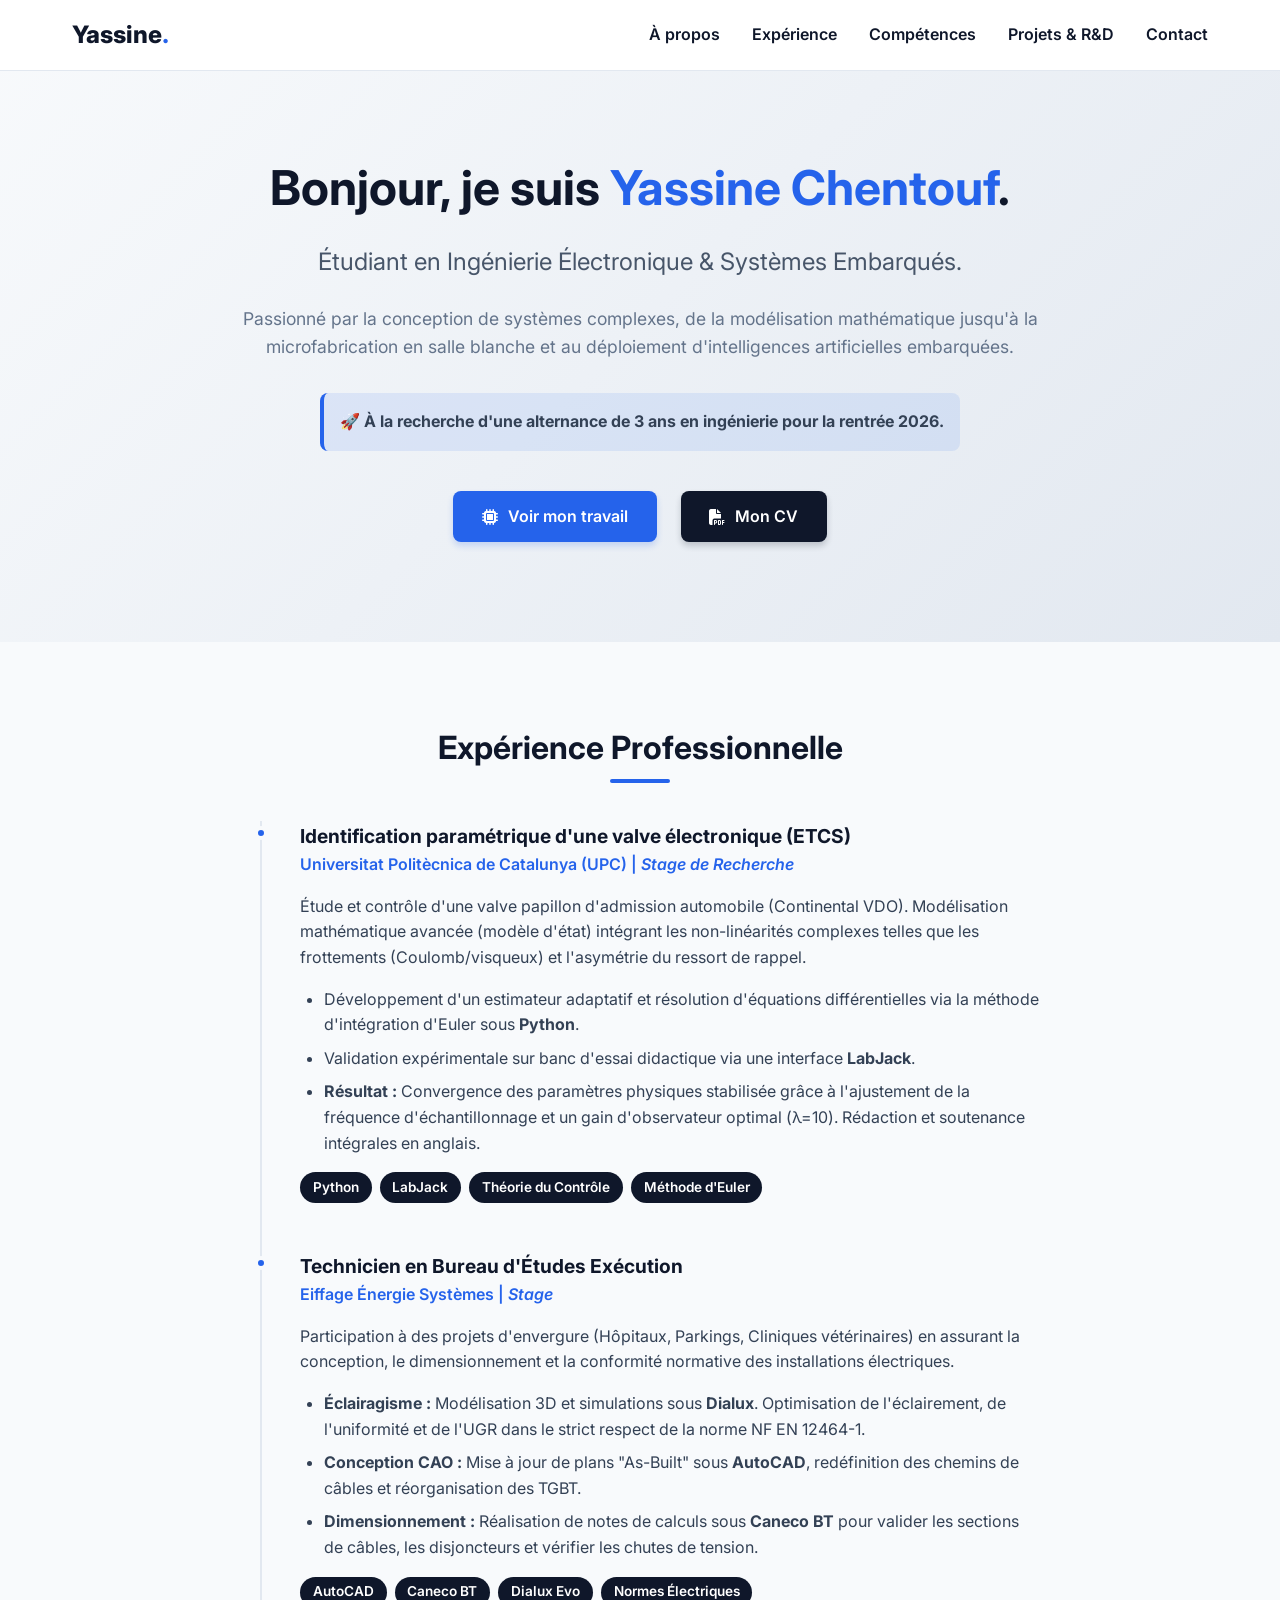
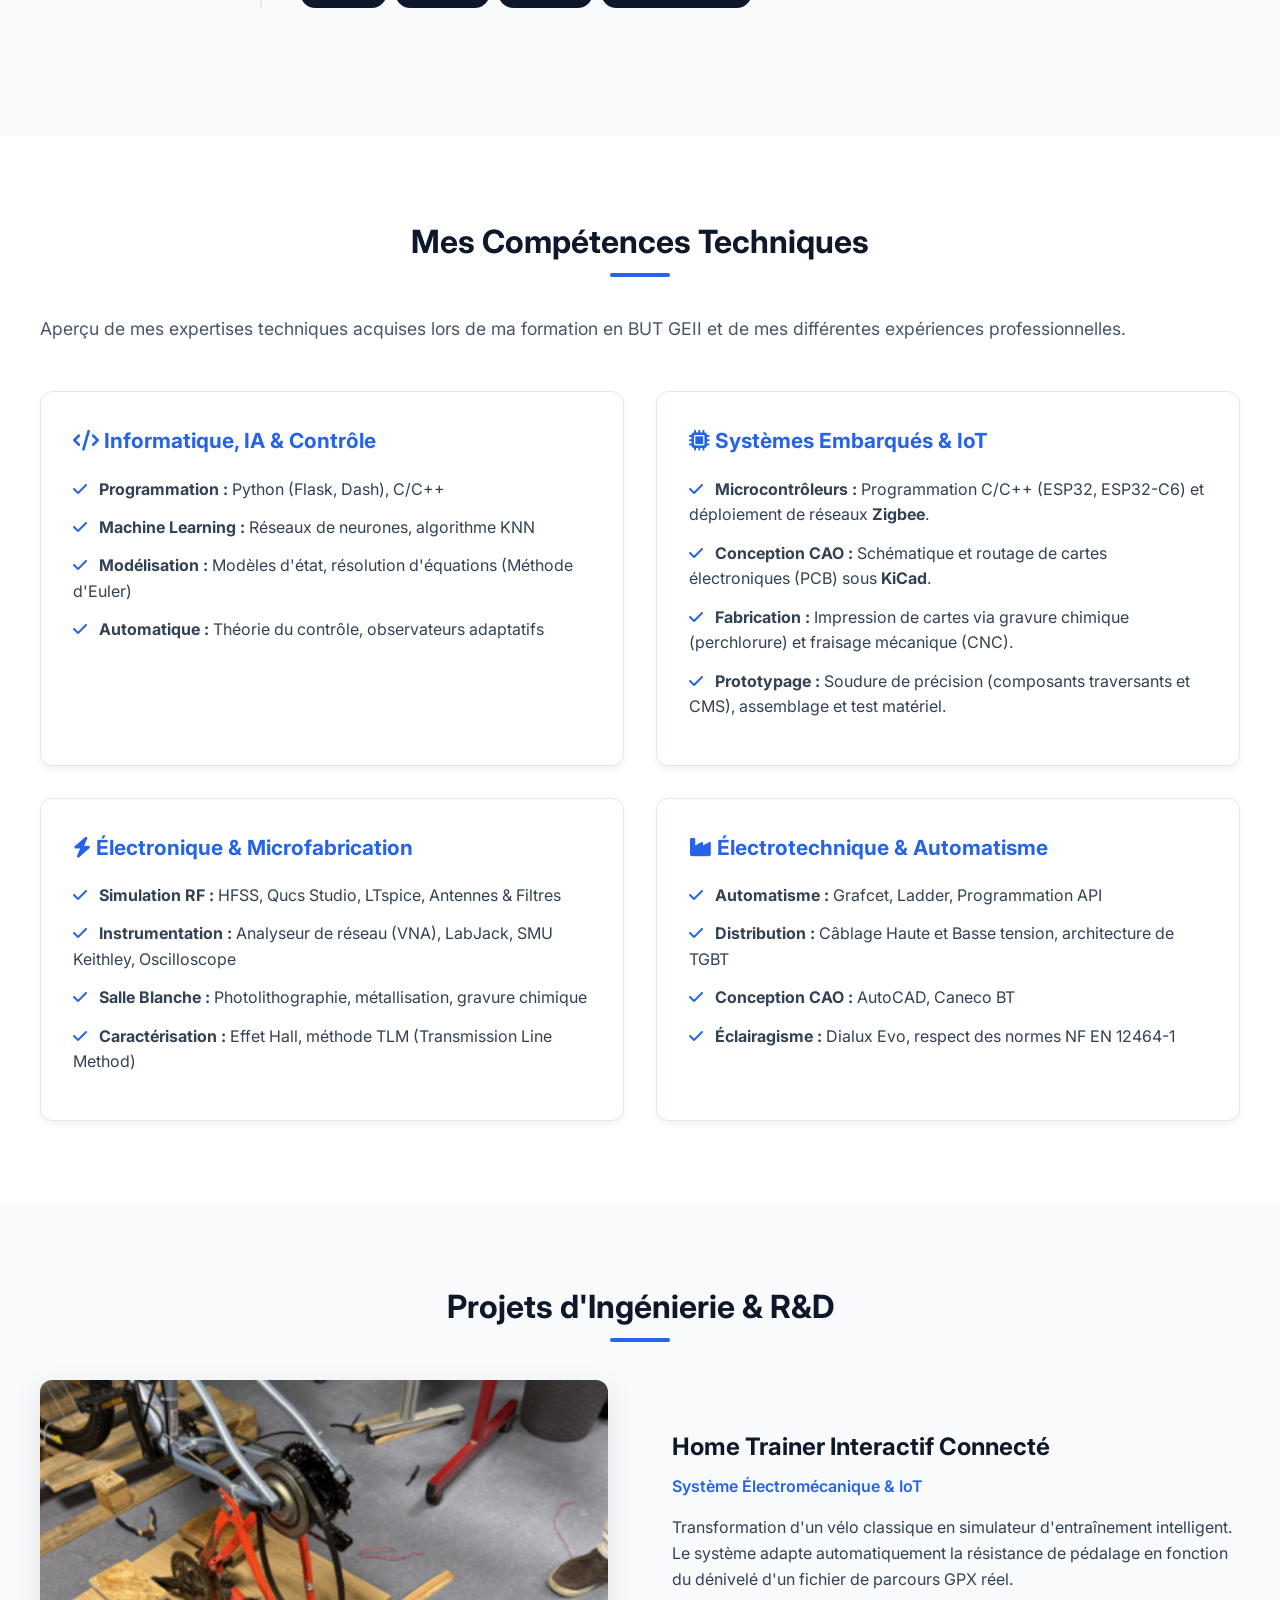
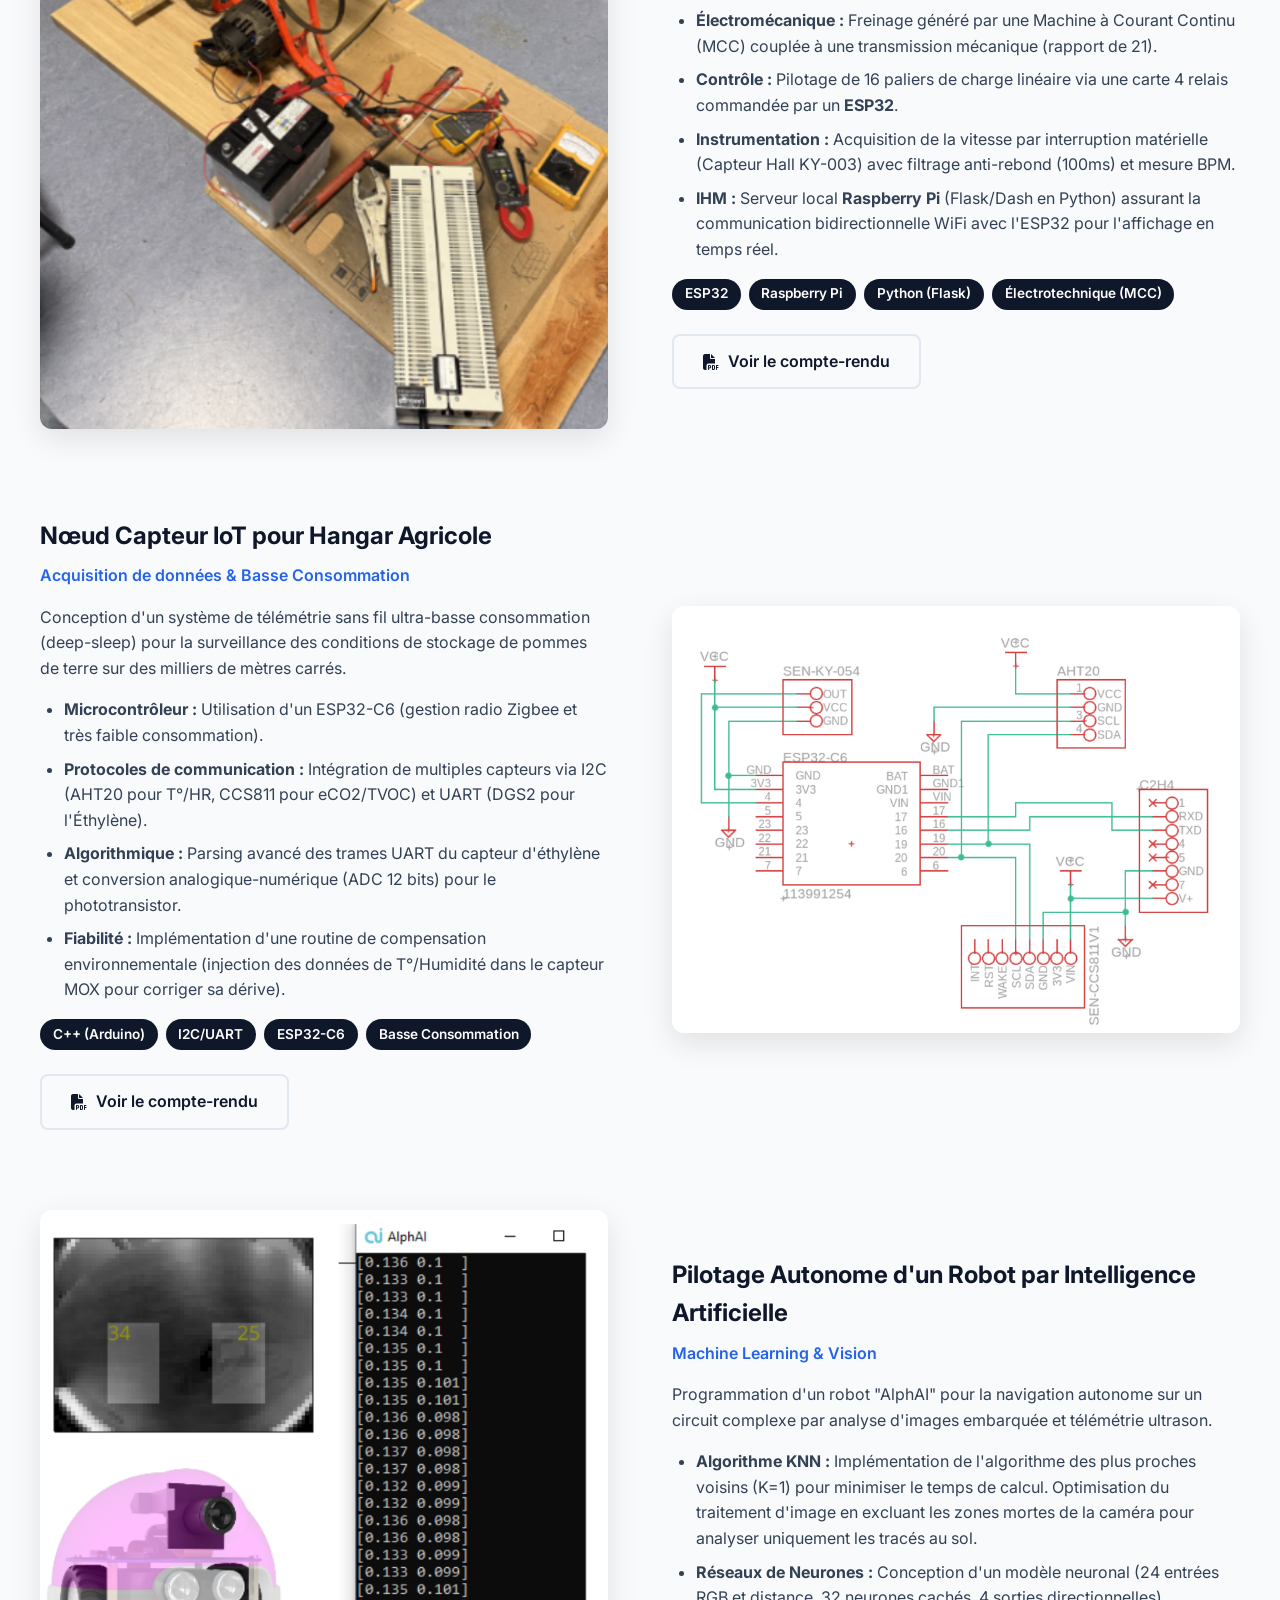
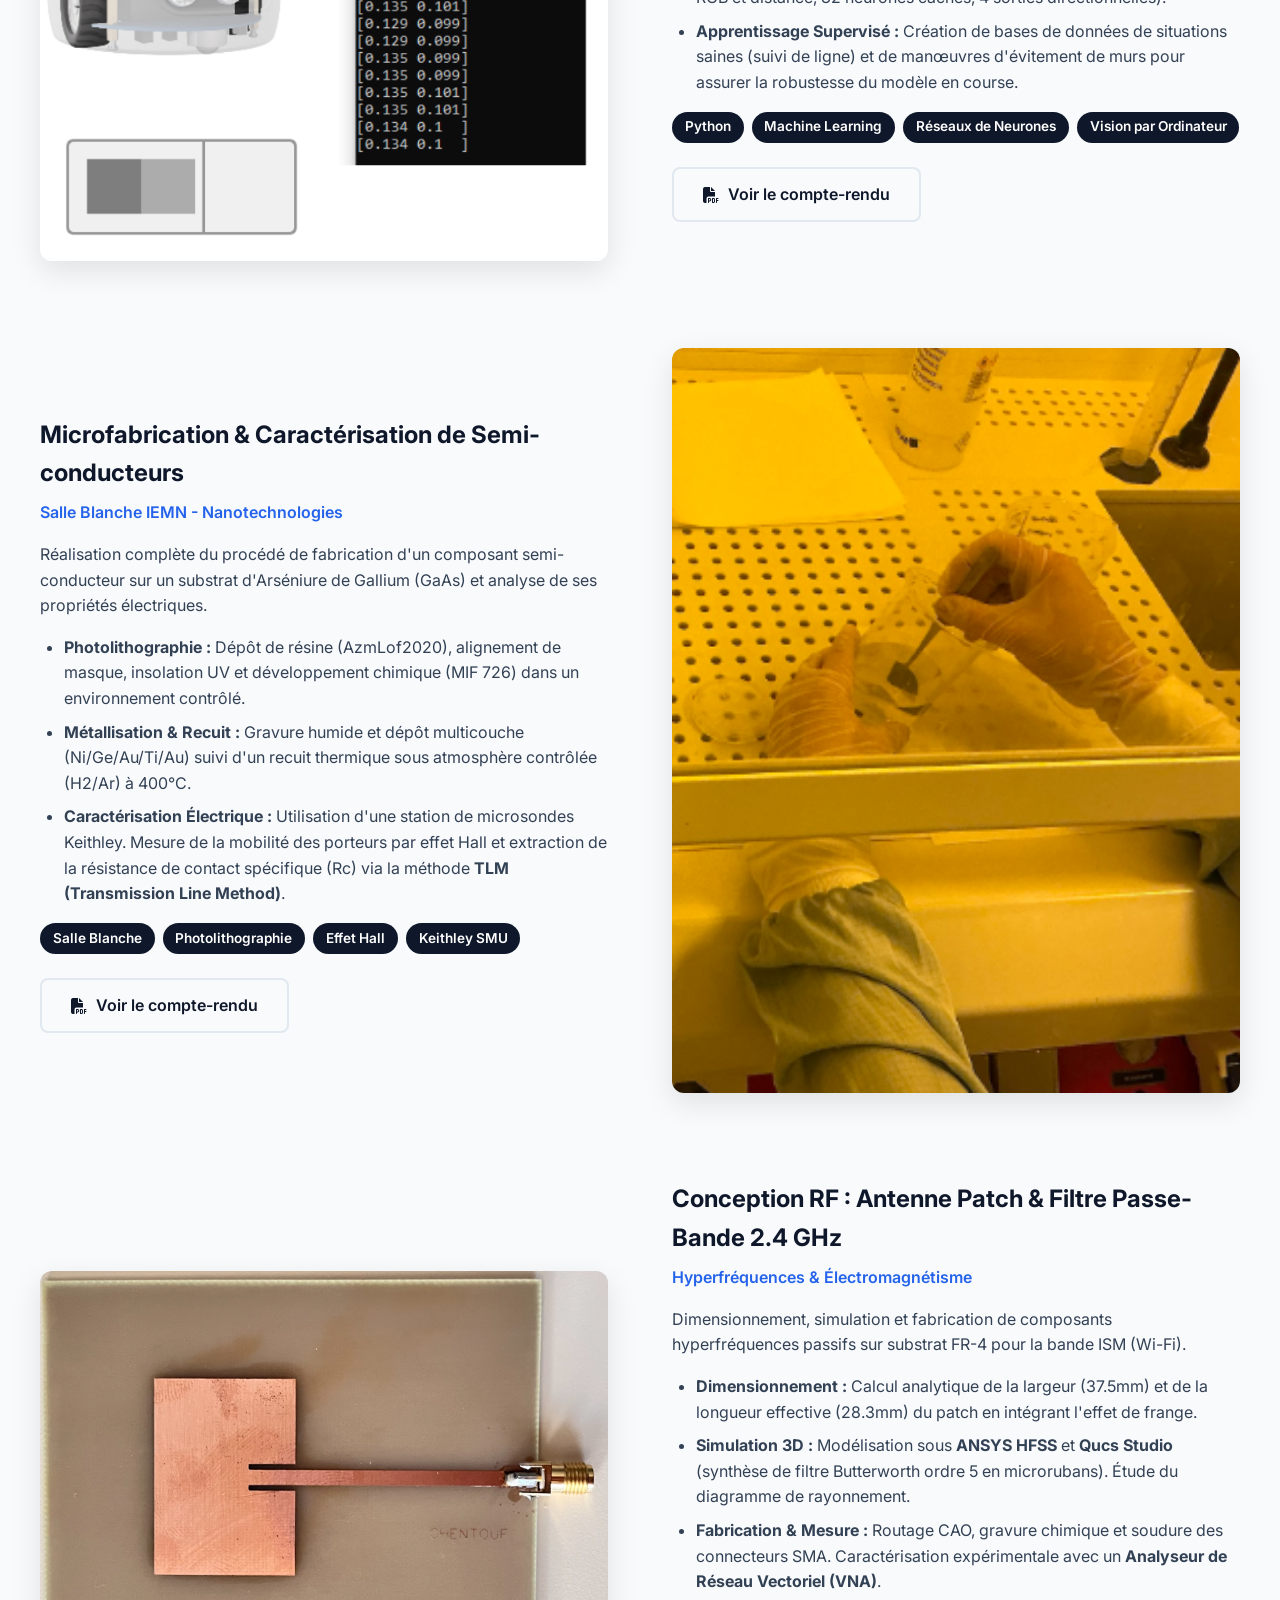
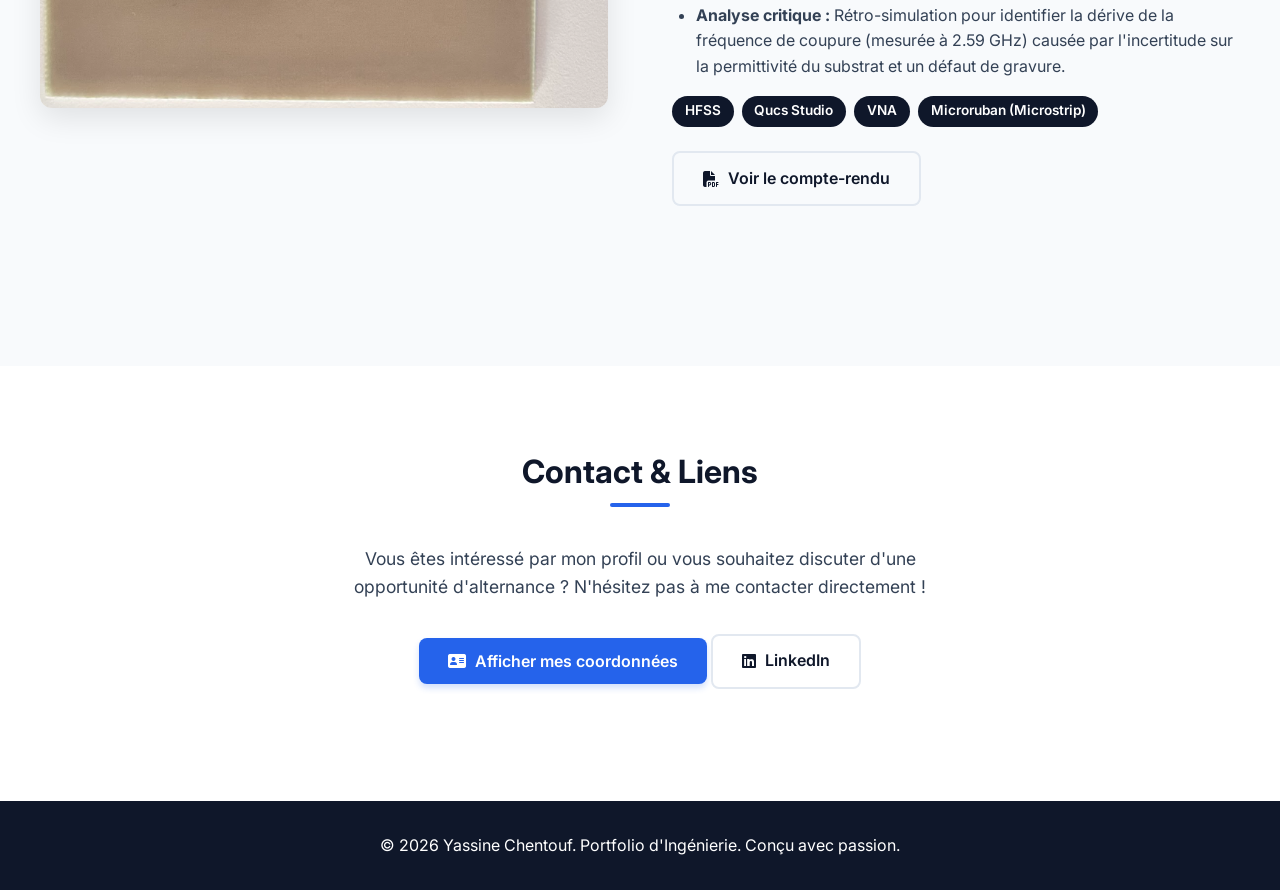
==== commit bb40114e: "Update index.html" ====
--- a/index.html
+++ b/index.html
@@ -8,8 +8,8 @@
     <link href="https://fonts.googleapis.com/css2?family=Inter:wght@300;400;600;800&display=swap" rel="stylesheet">
     <!-- Icônes -->
     <link rel="stylesheet" href="https://cdnjs.cloudflare.com/ajax/libs/font-awesome/6.4.0/css/all.min.css">
-    <!-- Le ?v=2 force le navigateur à vider le cache et charger ton beau design -->
-    <link rel="stylesheet" href="style.css?v=2">
+    <!-- Le ?v=3 force le navigateur à vider le cache et charger le nouveau design -->
+    <link rel="stylesheet" href="style.css?v=3">
 </head>
 <body>
 
@@ -98,8 +98,8 @@
                 Aperçu de mes expertises techniques acquises lors de ma formation en BUT GEII et de mes différentes expériences professionnelles.
             </p>
             
-            <!-- Affichage en grille symétrique (Tableau 2x2 sur PC) -->
-            <div style="display: grid; grid-template-columns: repeat(auto-fit, minmax(350px, 1fr)); gap: 2rem;">
+            <!-- Affichage en grille forcée à 2 colonnes (minmax ajusté pour bloquer la 3ème colonne) -->
+            <div style="display: grid; grid-template-columns: repeat(auto-fit, minmax(min(100%, 450px), 1fr)); gap: 2rem;">
                 
                 <!-- Ligne 1 - Carte 1 : Informatique & IA -->
                 <div class="card" style="margin-bottom: 0;">
@@ -112,7 +112,7 @@
                     </ul>
                 </div>
 
-                <!-- Ligne 1 - Carte 2 : Systèmes Embarqués (Totalement réécrite) -->
+                <!-- Ligne 1 - Carte 2 : Systèmes Embarqués -->
                 <div class="card" style="margin-bottom: 0;">
                     <h4 style="margin-bottom: 1.2rem; color: var(--accent-color); font-size: 1.3rem;"><i class="fa-solid fa-microchip"></i> Systèmes Embarqués & IoT</h4>
                     <ul style="list-style-type: none; padding: 0;">
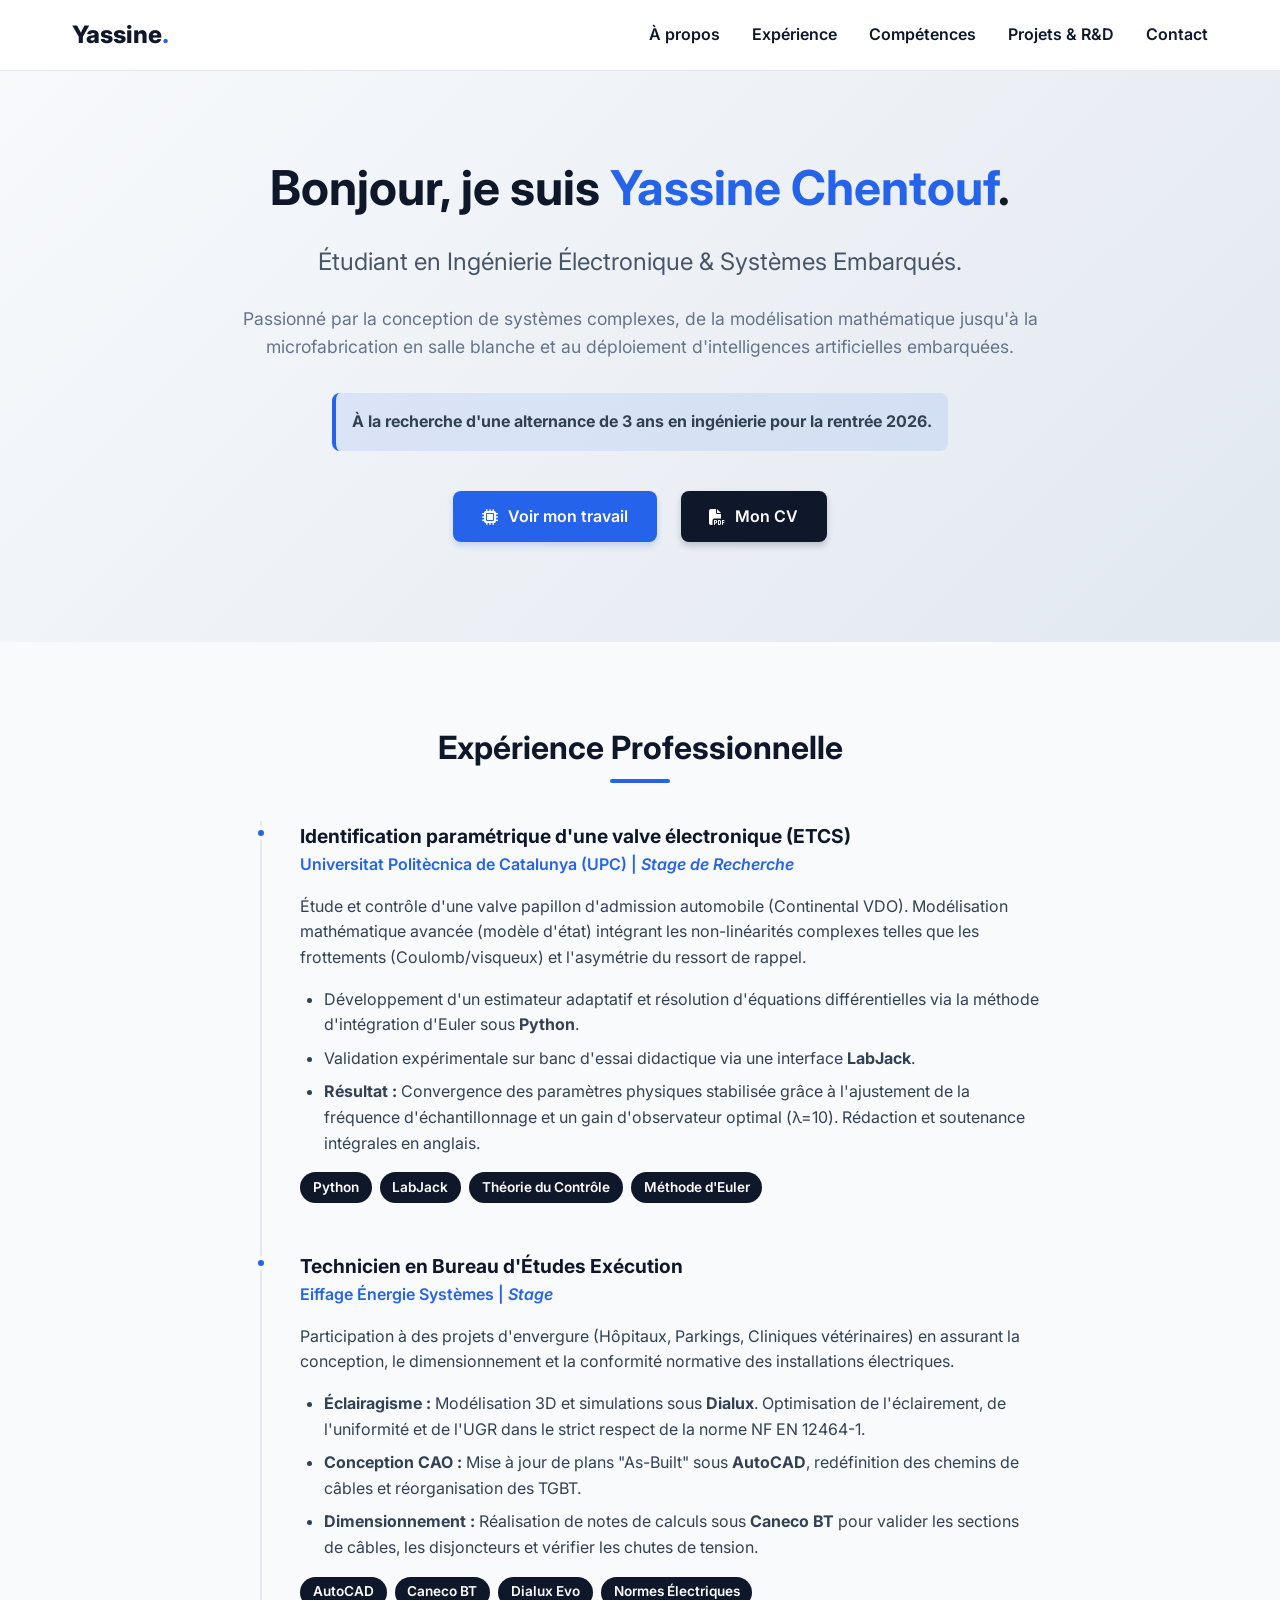
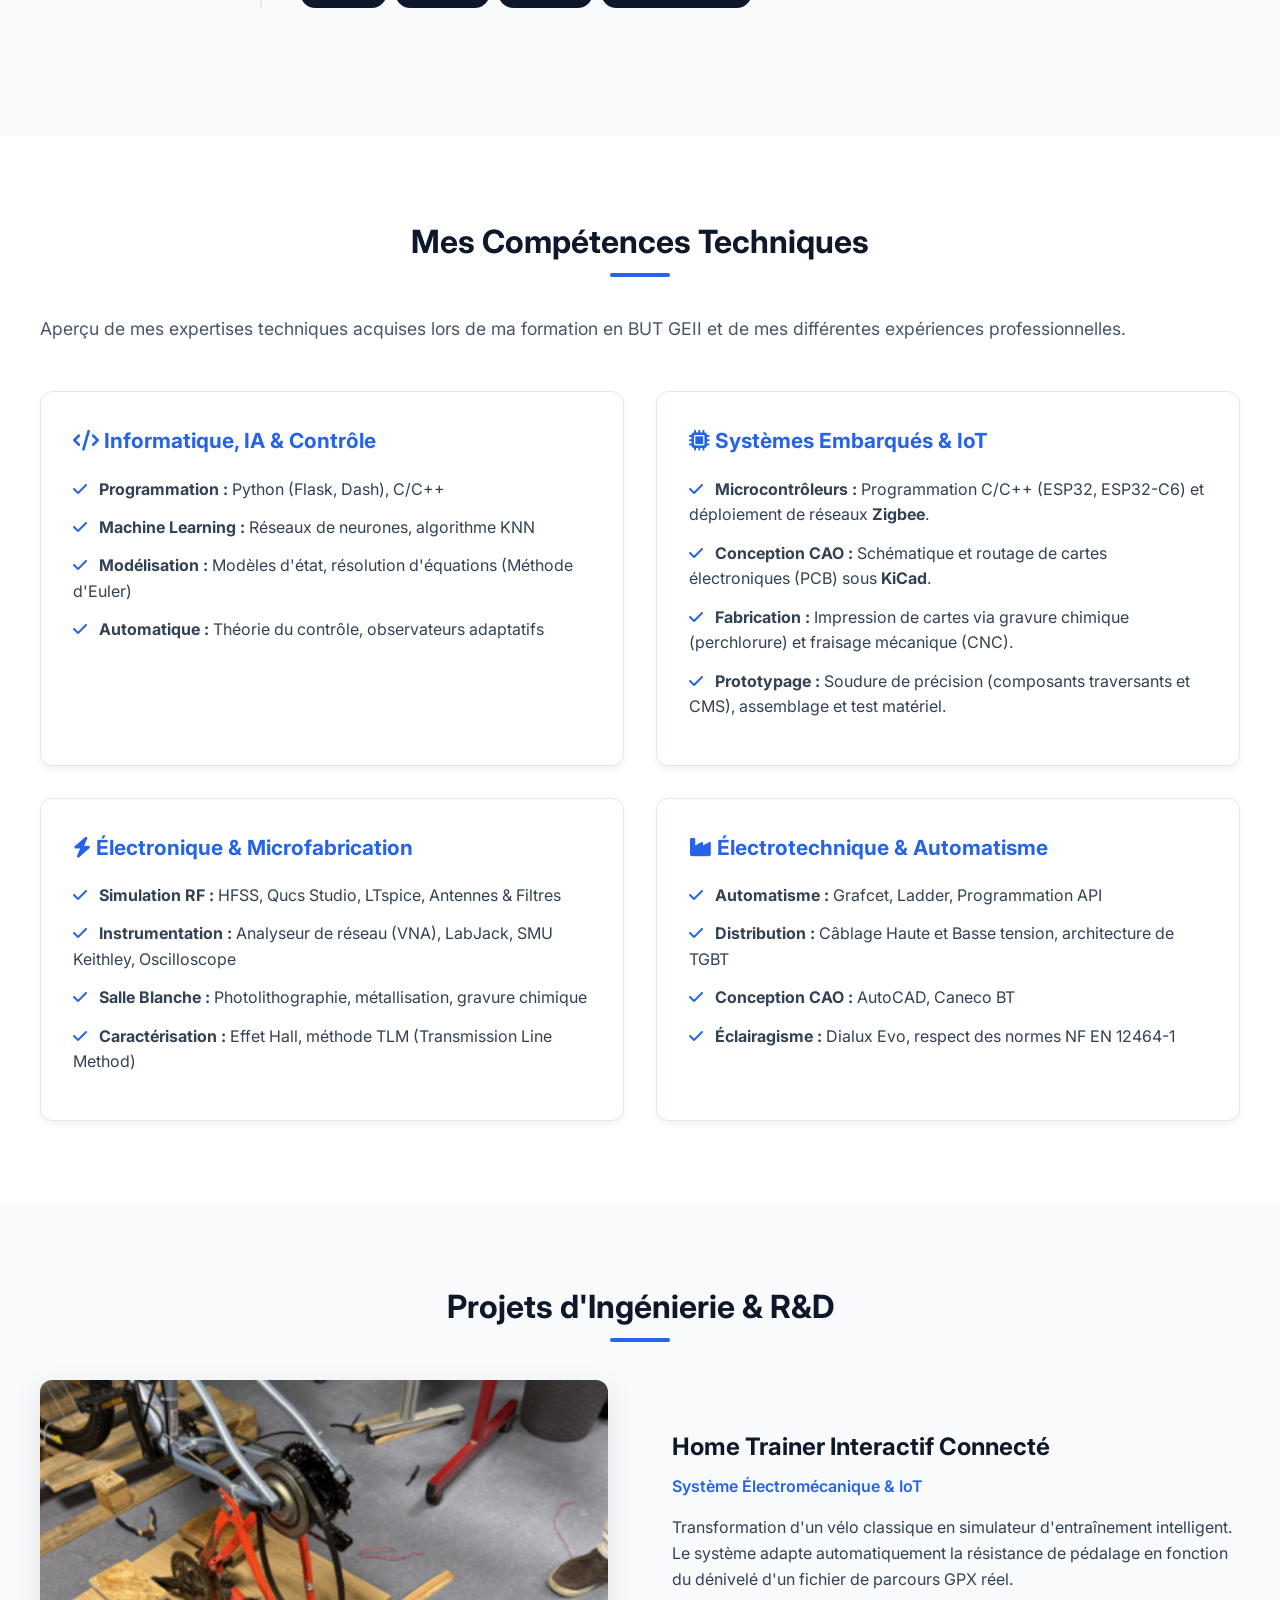
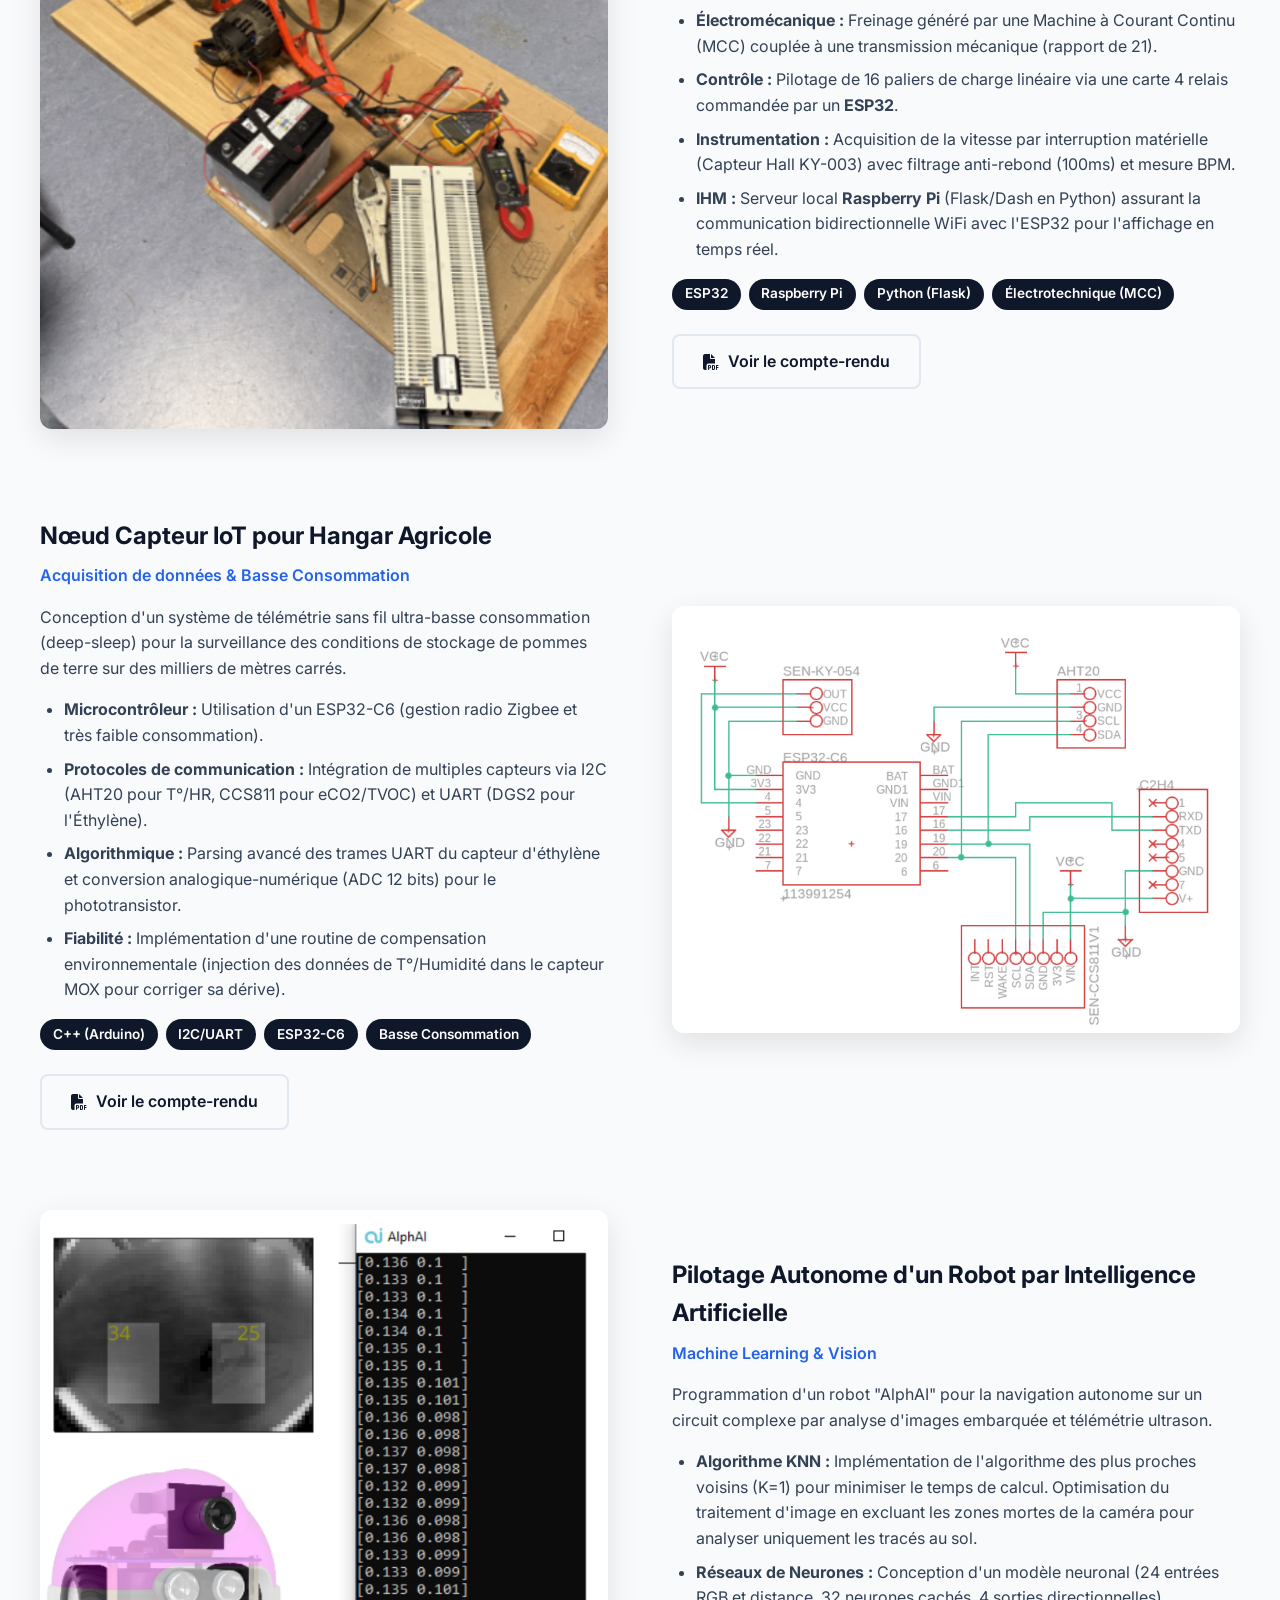
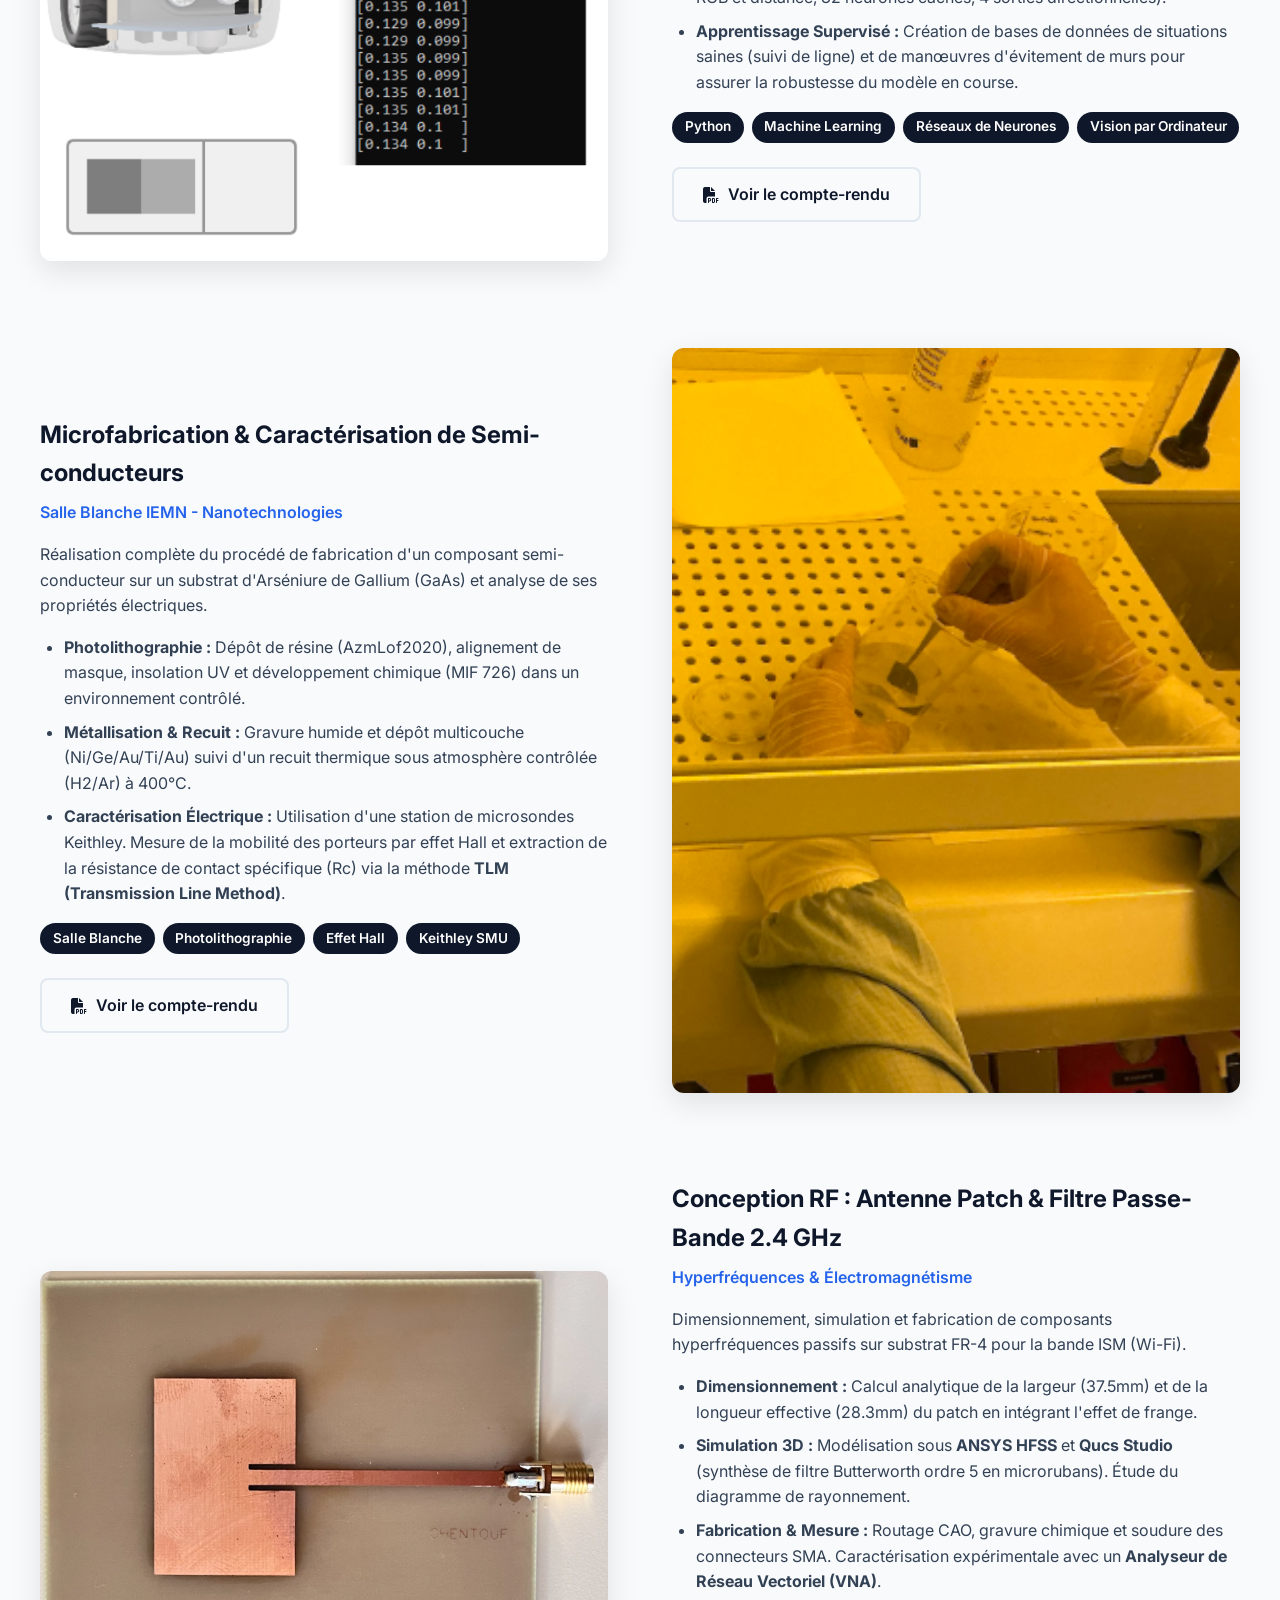
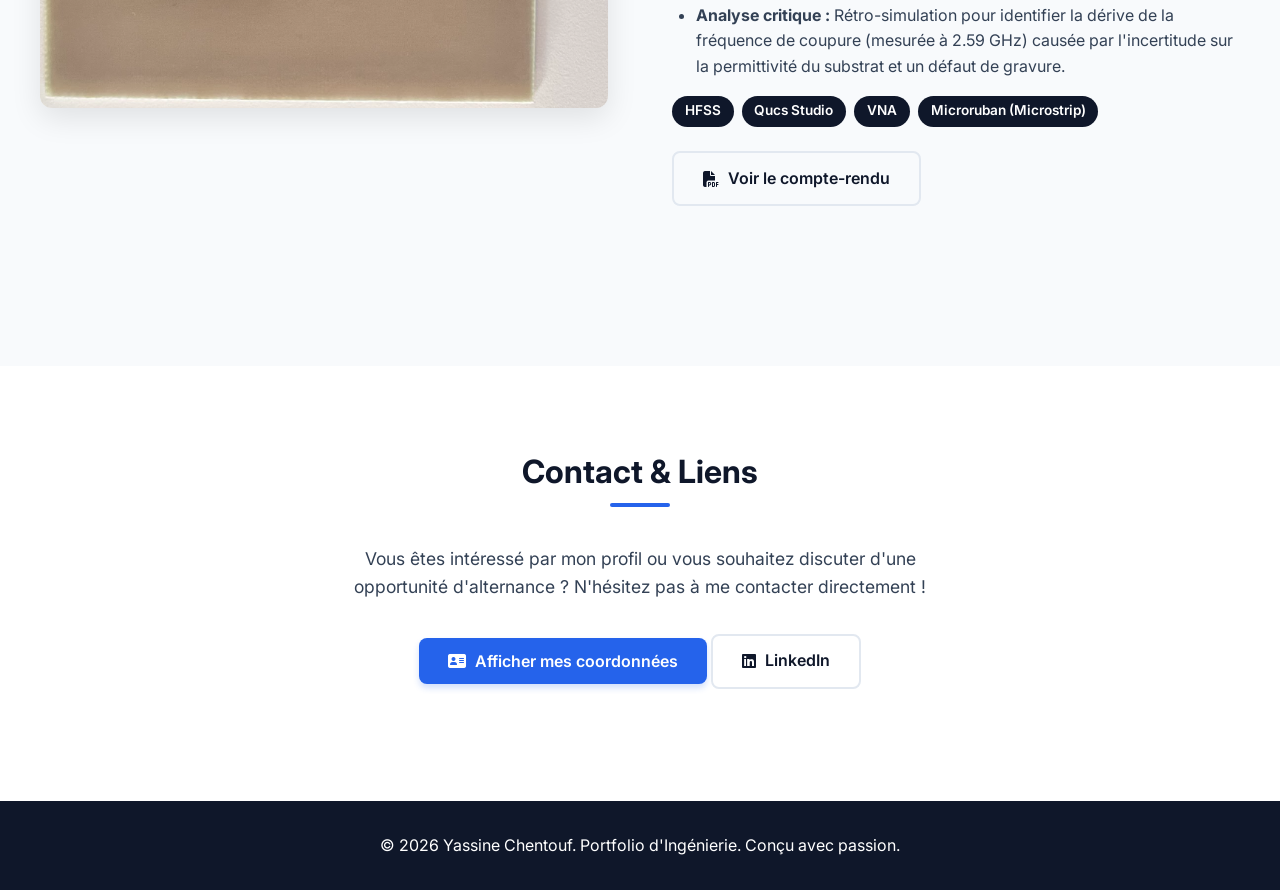
==== commit 03d0b0ef: "Update index.html" ====
--- a/index.html
+++ b/index.html
@@ -36,7 +36,7 @@
                 Passionné par la conception de systèmes complexes, de la modélisation mathématique jusqu'à la microfabrication en salle blanche et au déploiement d'intelligences artificielles embarquées.
             </p>
             <div style="background: rgba(37, 99, 235, 0.1); padding: 1rem; border-radius: 8px; border-left: 4px solid var(--accent-color); margin-bottom: 2.5rem; display: inline-block; text-align: left;">
-                <strong>🚀 À la recherche d'une alternance de 3 ans en ingénierie pour la rentrée 2026.</strong>
+                <strong>À la recherche d'une alternance de 3 ans en ingénierie pour la rentrée 2026.</strong>
             </div>
             <div class="hero-actions">
                 <a href="#projects" class="btn btn-primary"><i class="fa-solid fa-microchip"></i> Voir mon travail</a>
